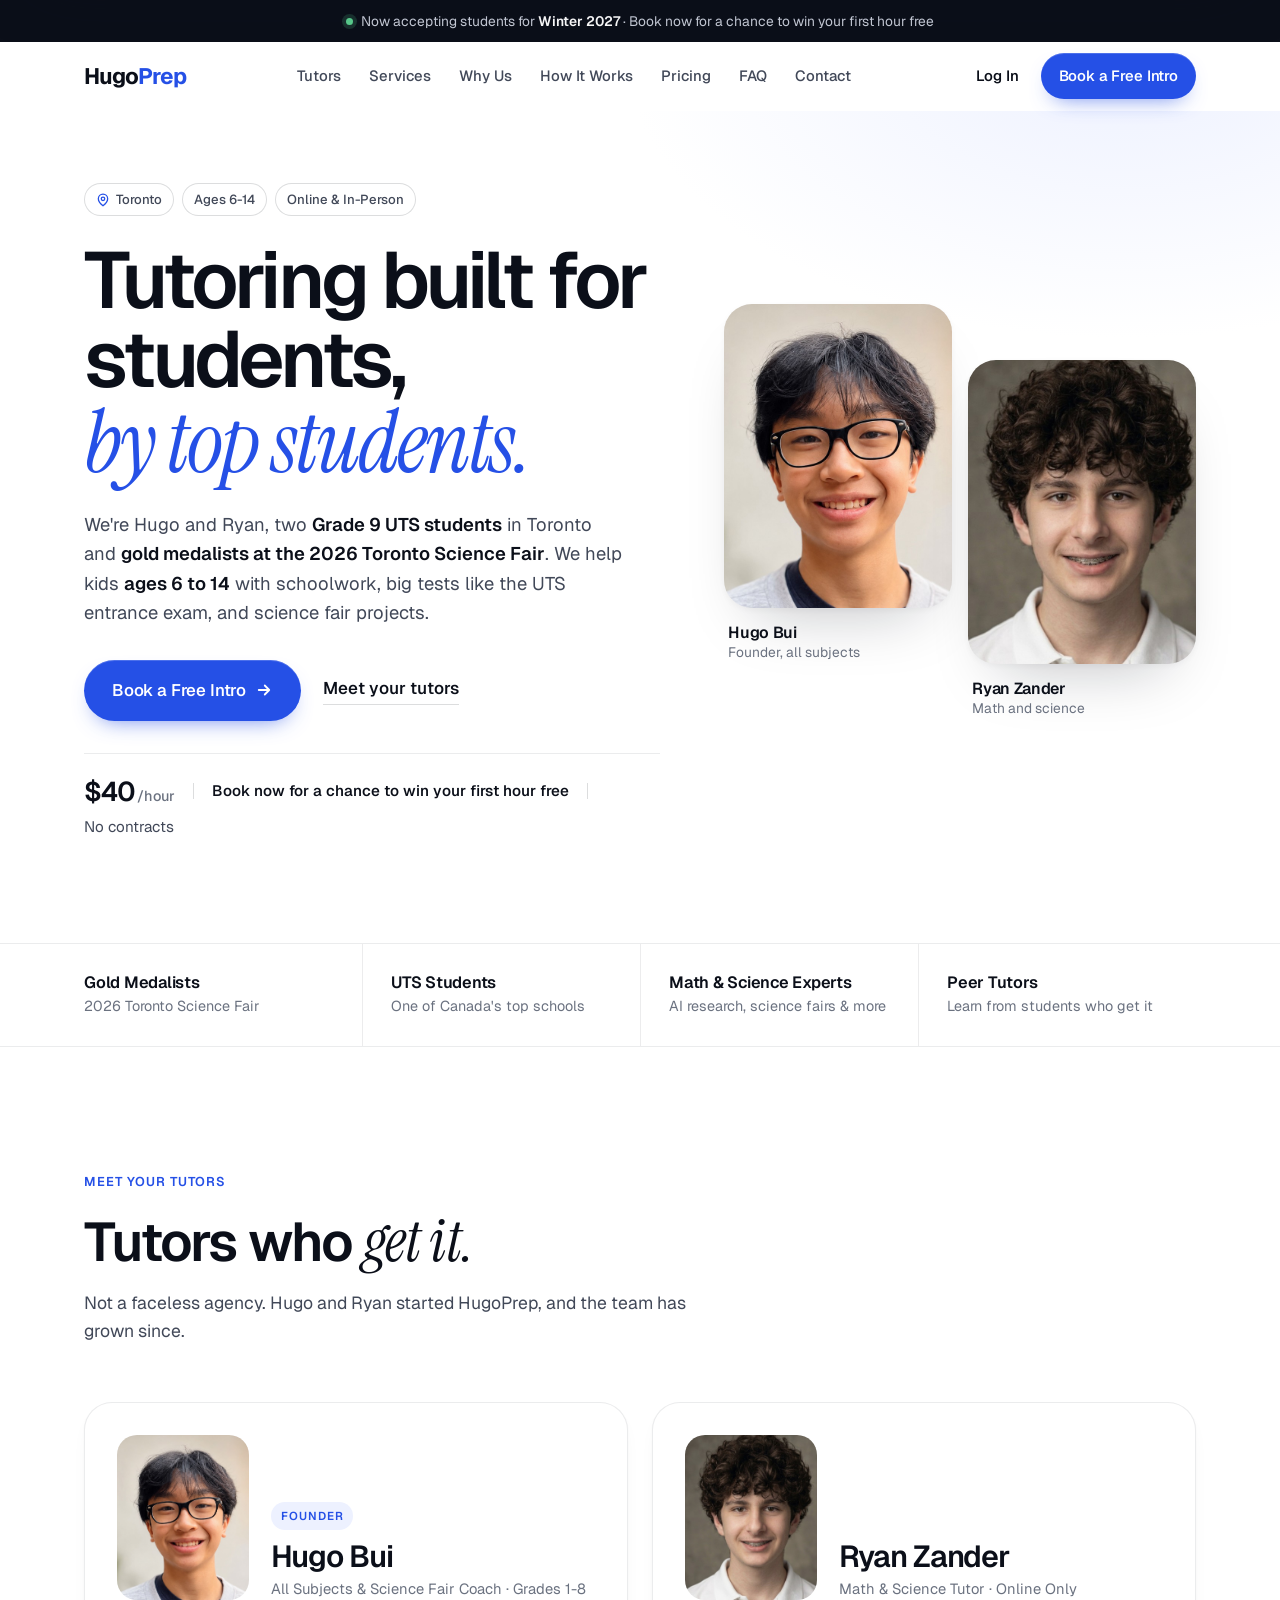
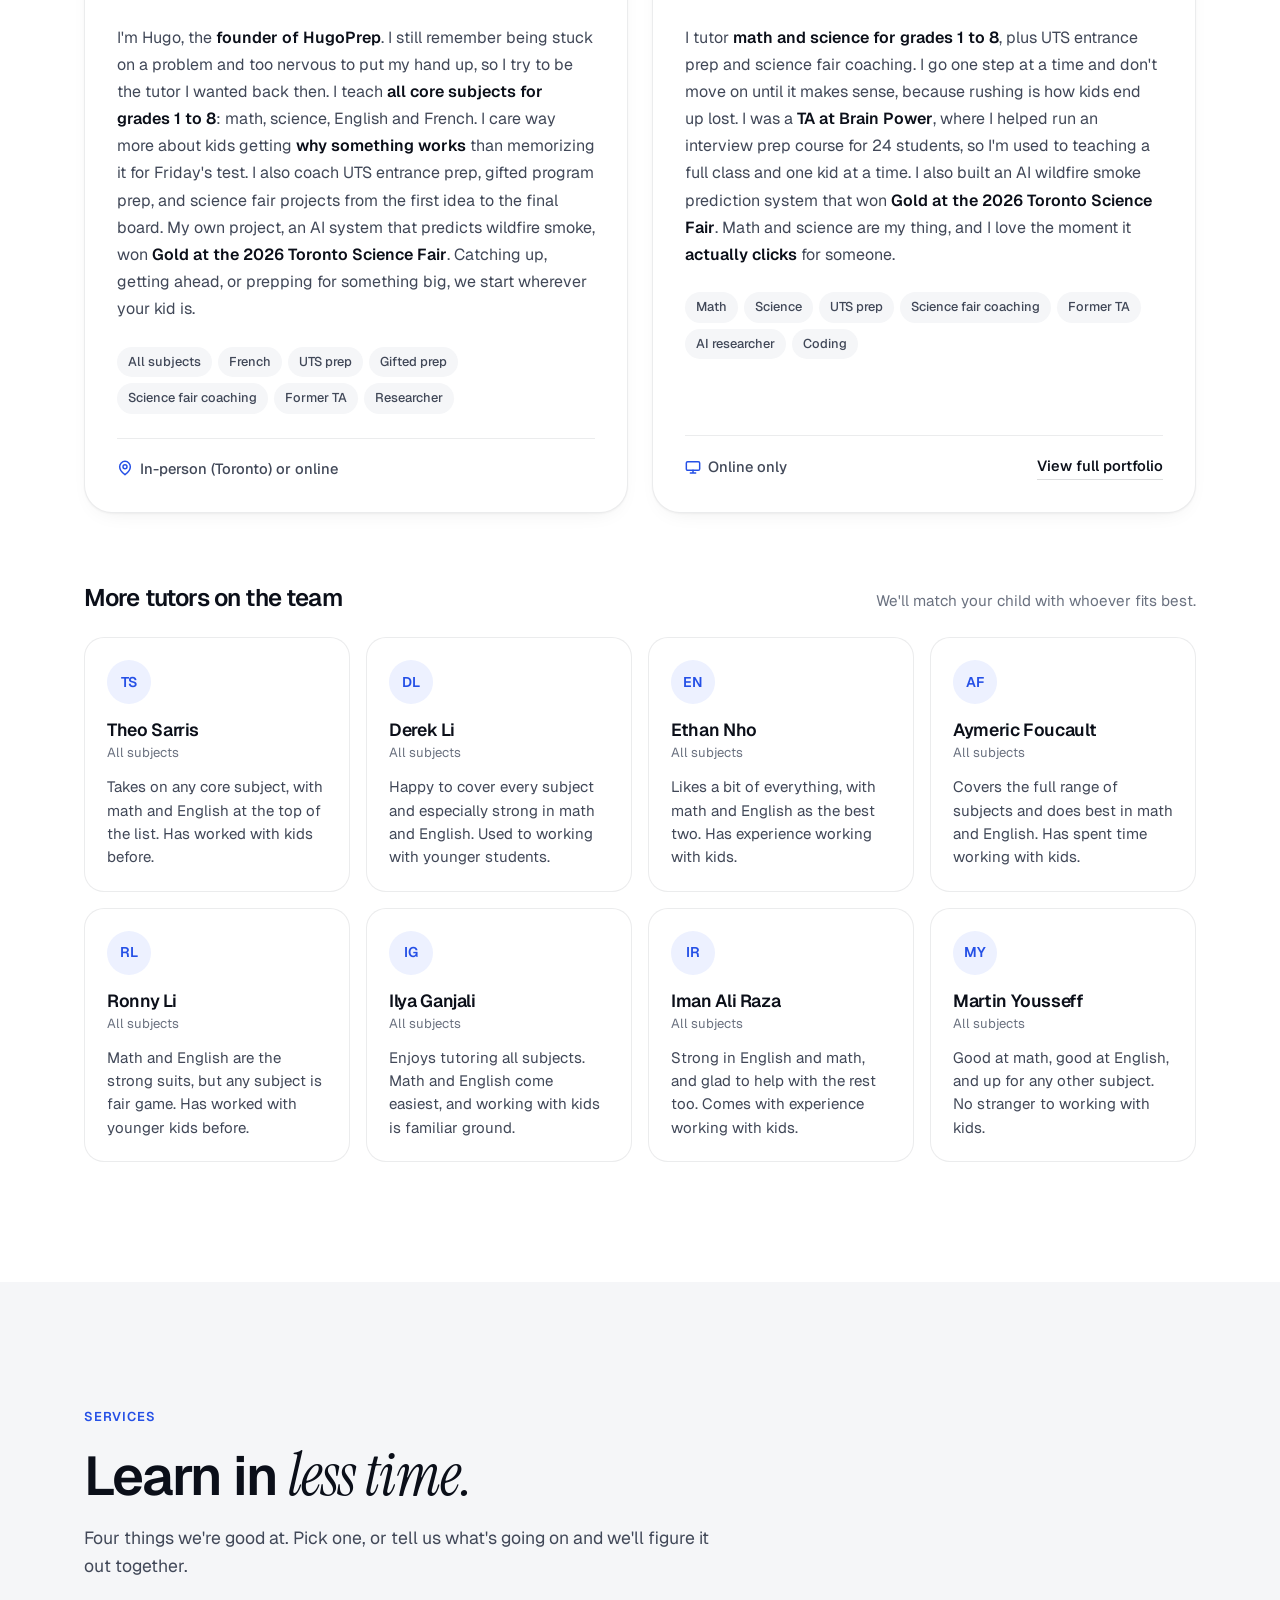
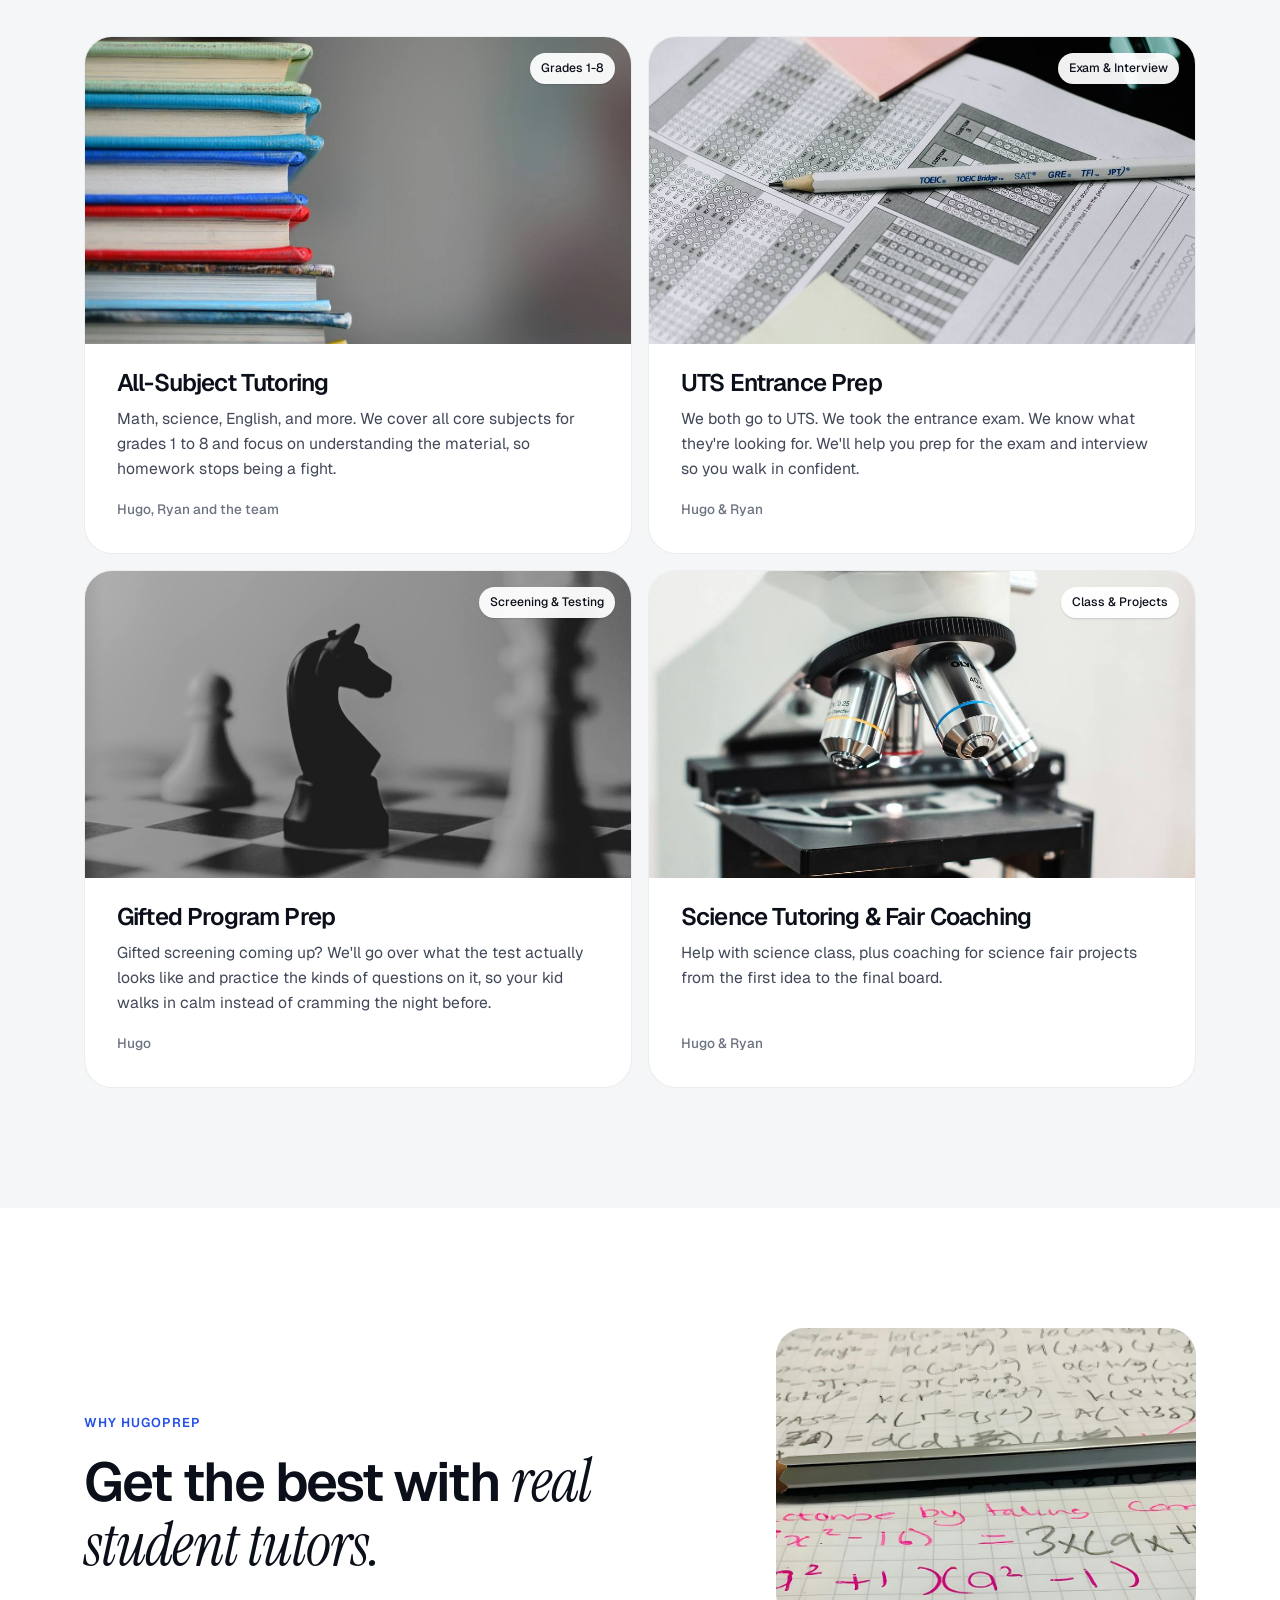
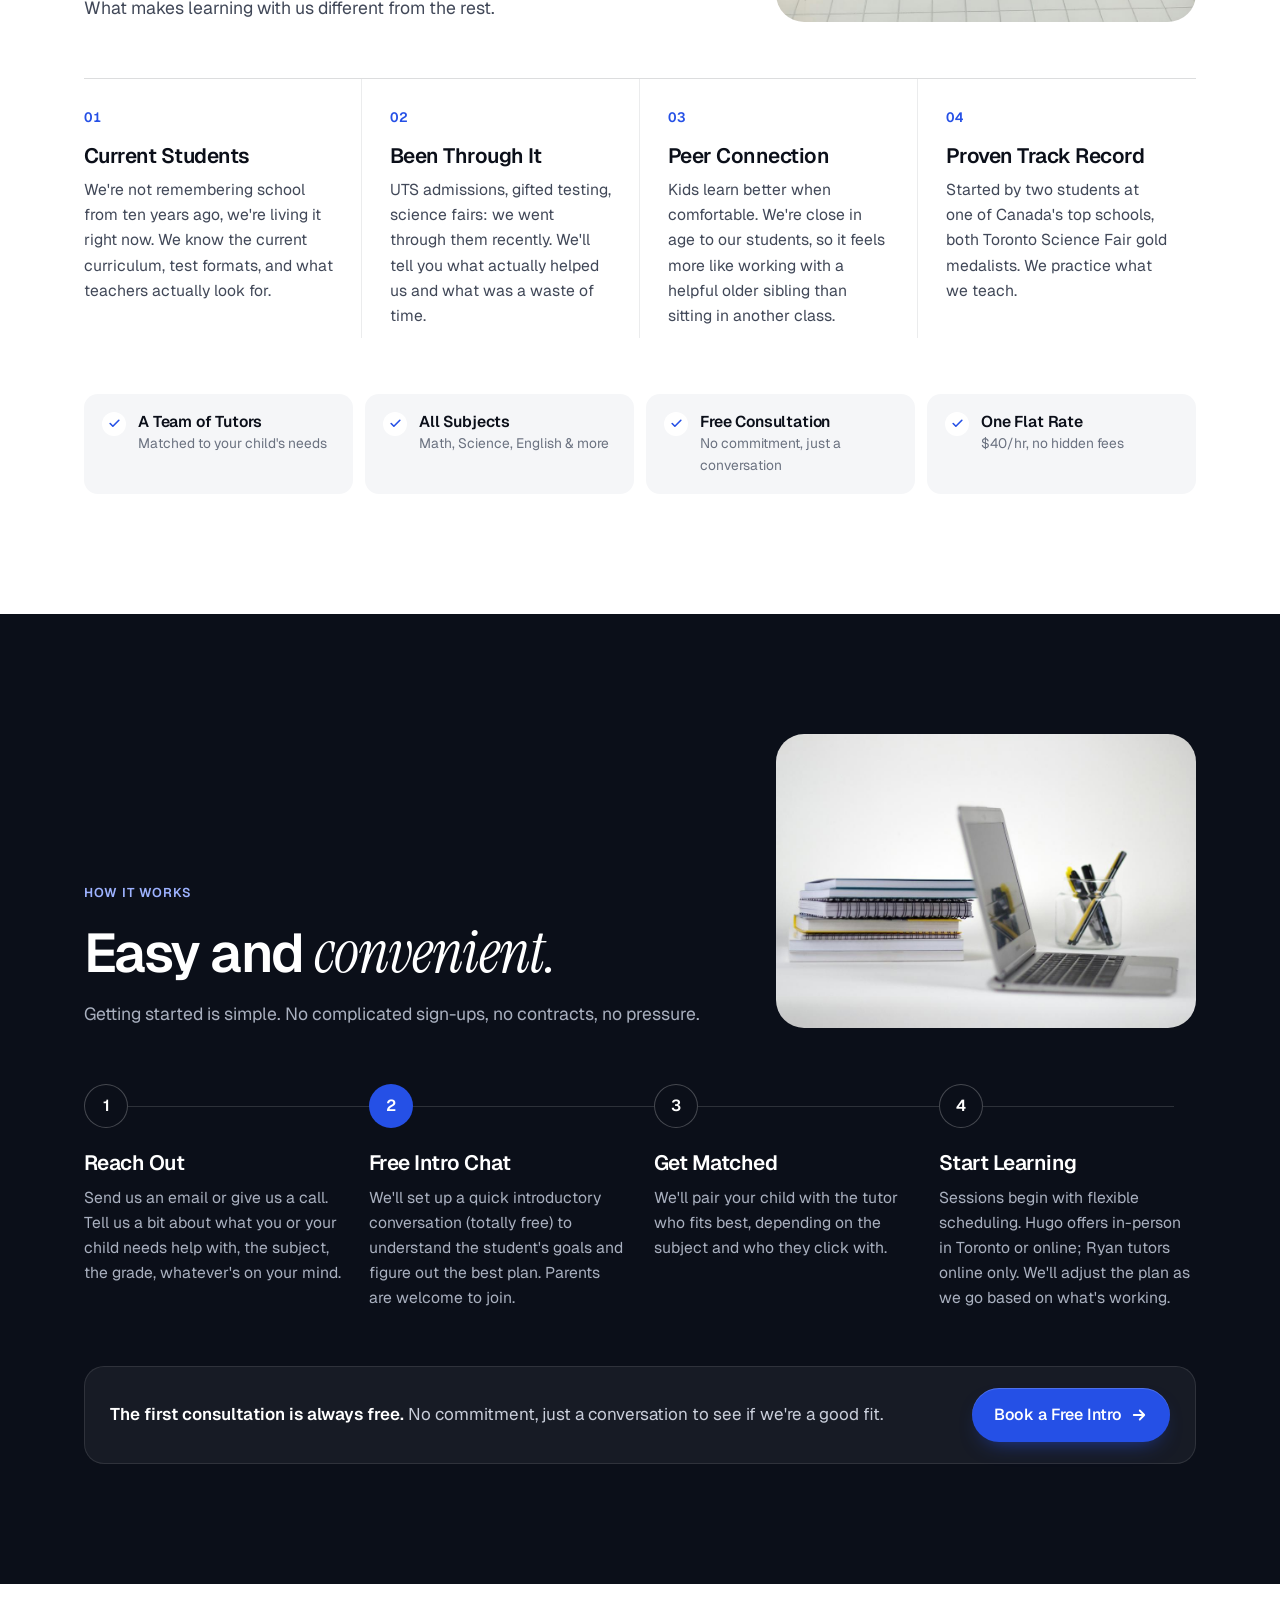
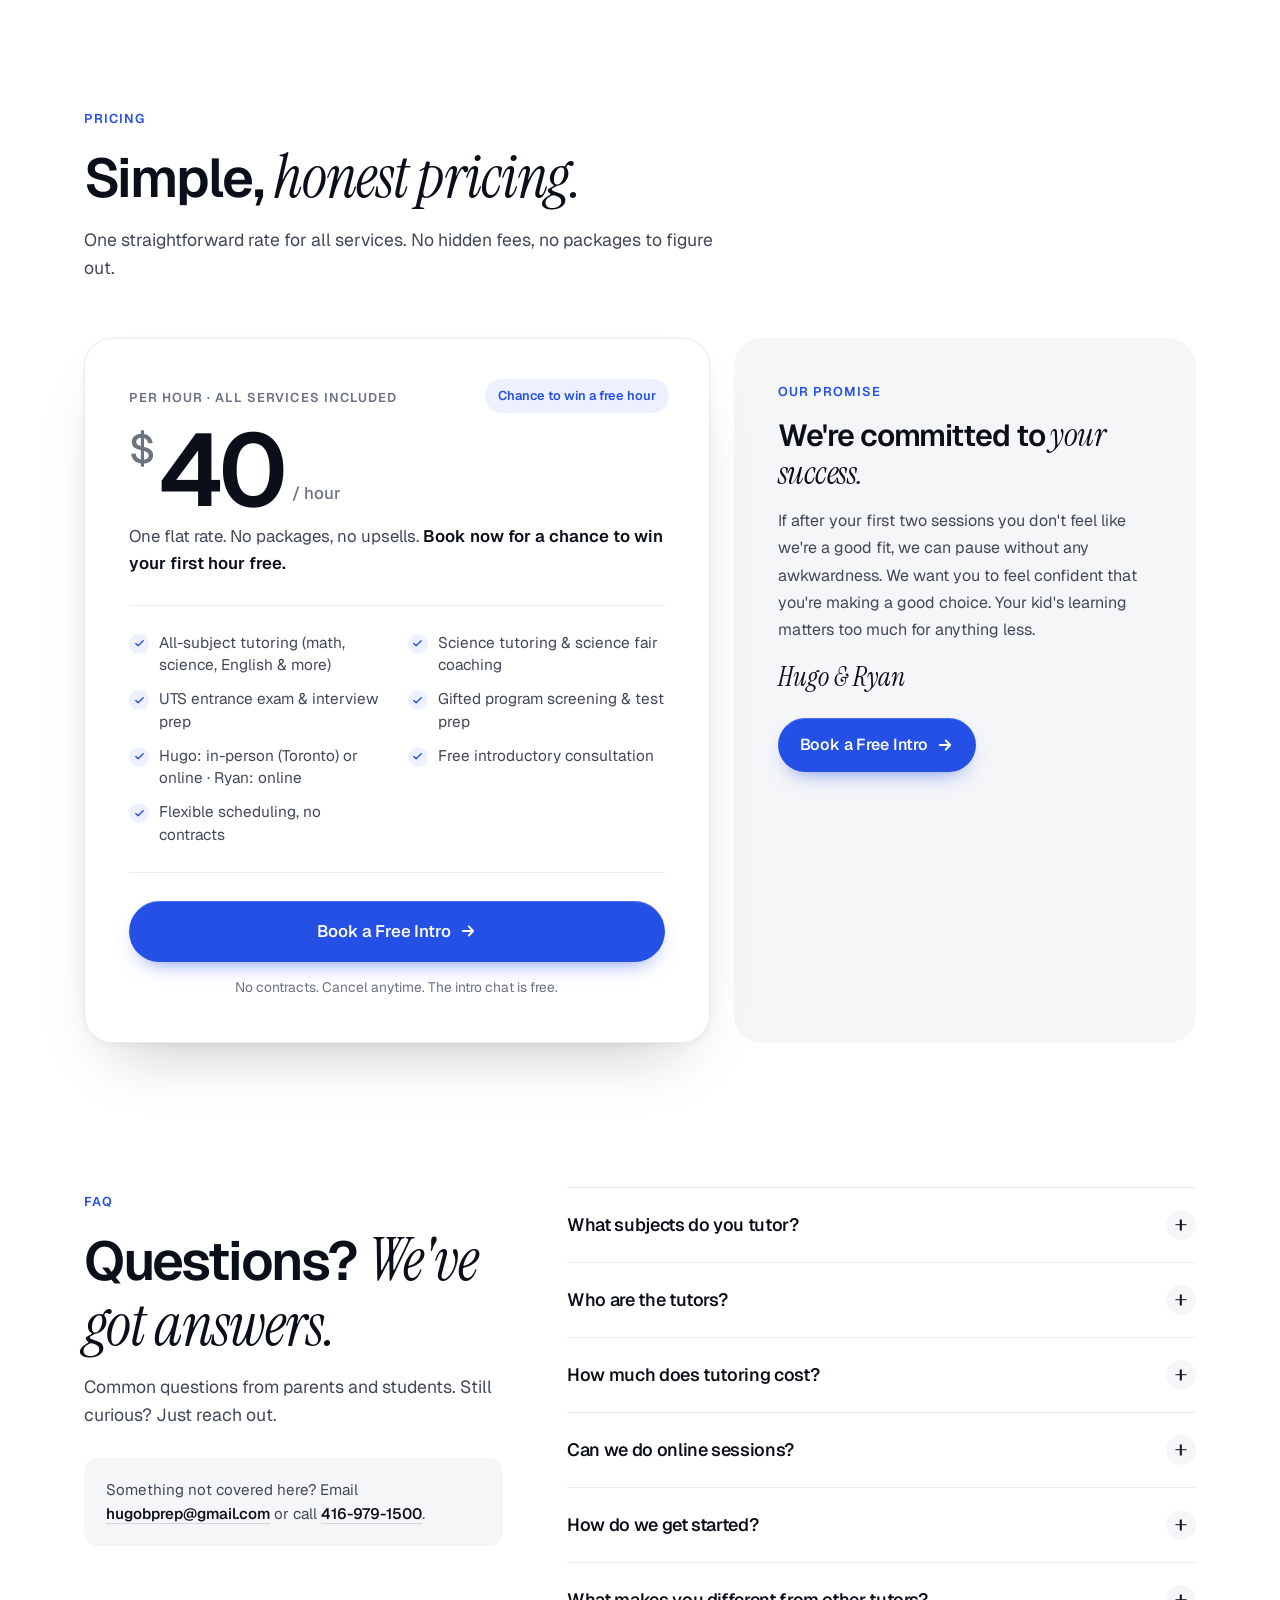
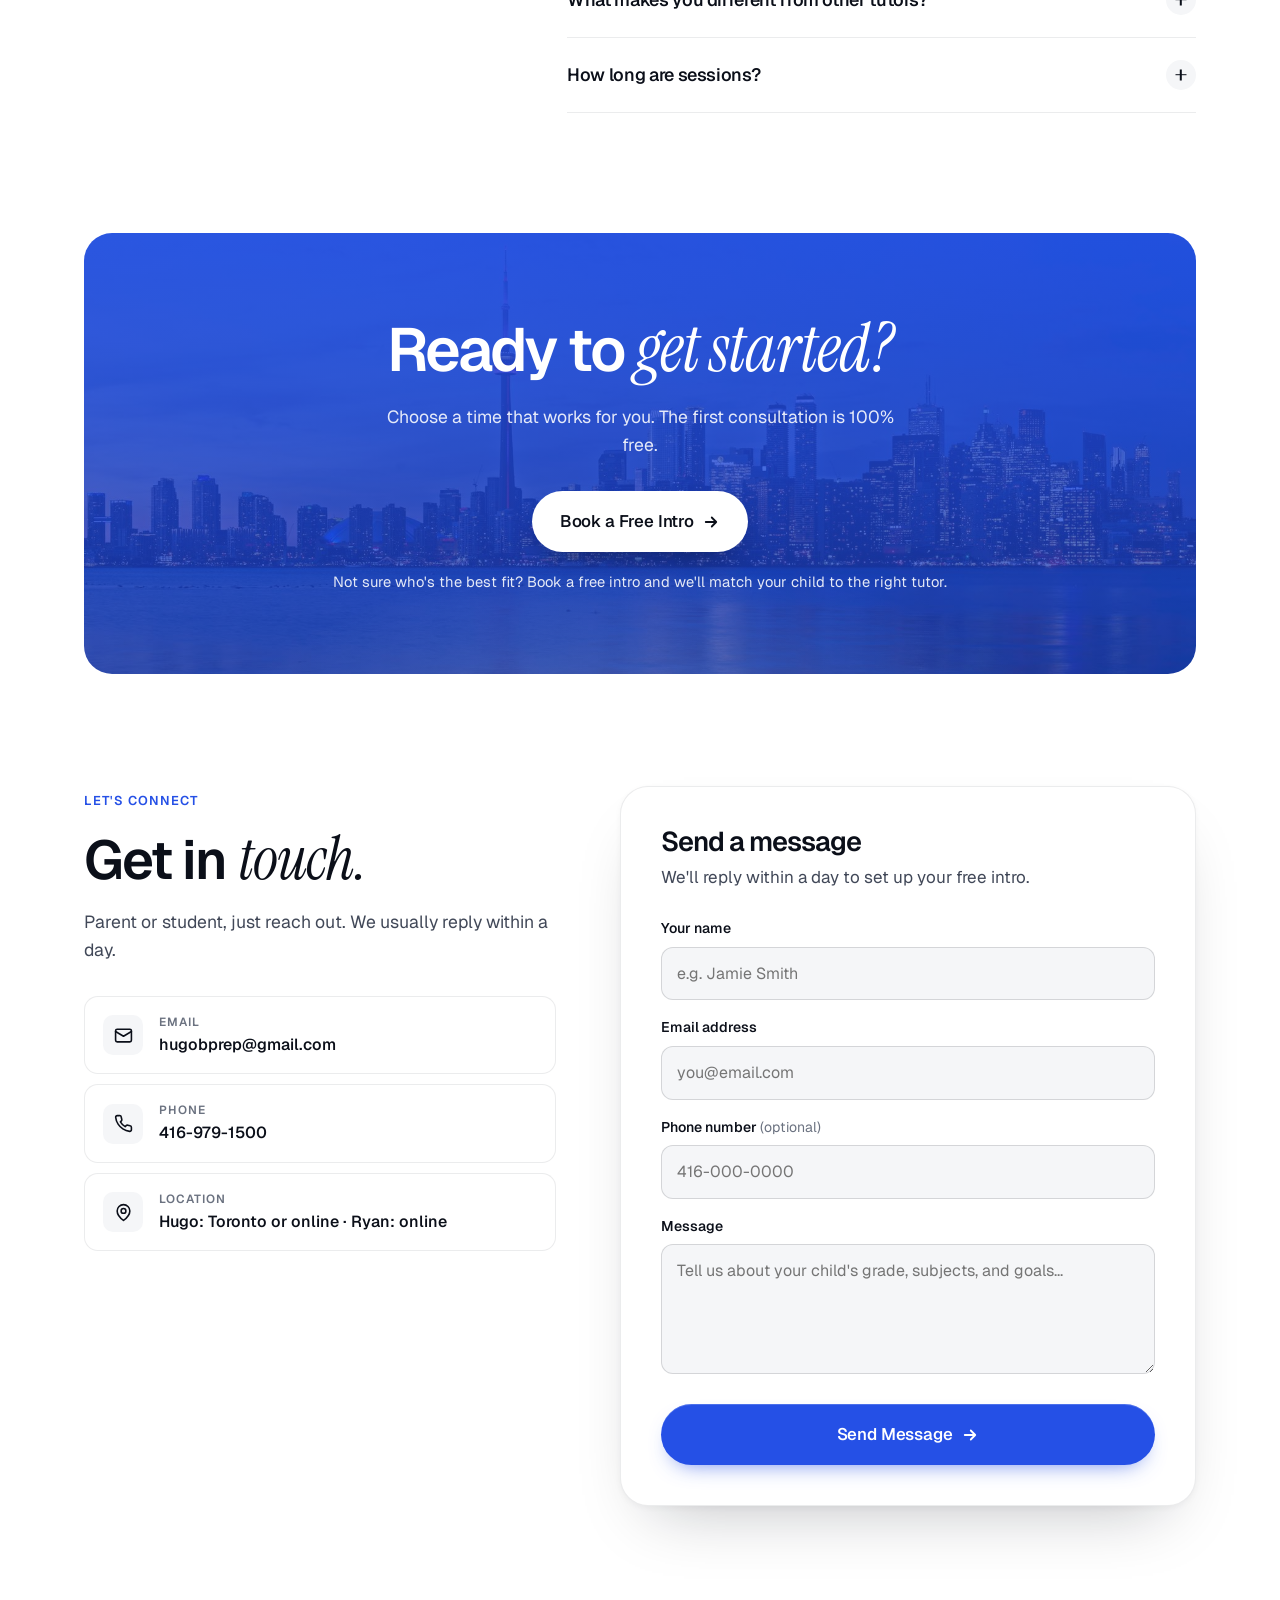
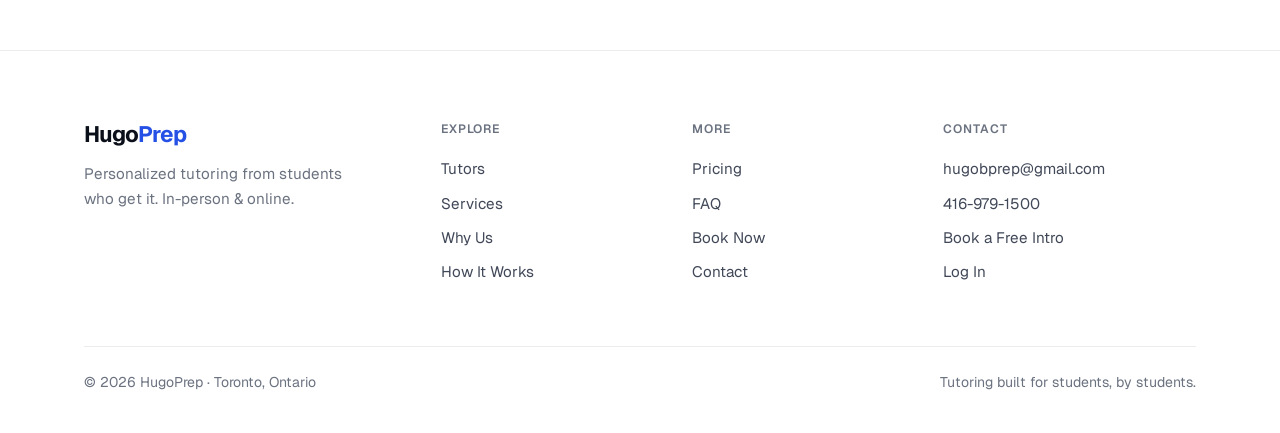
==== index.html @ 74a5bd23 "Add photos to services, why, how and booking band" ====
<!DOCTYPE html>
<!-- HugoPrep: production -->
<html lang="en">
<head>
<meta charset="UTF-8" />
<meta name="viewport" content="width=device-width, initial-scale=1.0" />
<title>HugoPrep | Tutoring Built for Students, by Top Students · Toronto</title>
<meta name="description" content="Personalized tutoring for ages 6 to 14 in Toronto. All subjects, UTS entrance prep, gifted program prep, and science fair coaching with Hugo and Ryan, Grade 9 UTS students and 2026 Toronto Science Fair gold medalists. $40/hr. Book now for a chance to win your first hour free." />
<meta name="theme-color" content="#0B0F19" />
<meta property="og:title" content="HugoPrep | Tutoring built for students, by top students" />
<meta property="og:description" content="All subjects, UTS prep, gifted prep, and science fair coaching. $40/hr. Book now for a chance to win your first hour free." />
<meta property="og:type" content="website" />
<meta property="og:image" content="images/hugo.jpg" />

<link rel="preconnect" href="https://fonts.googleapis.com" />
<link rel="preconnect" href="https://fonts.gstatic.com" crossorigin />
<link href="https://fonts.googleapis.com/css2?family=Geist:wght@400..700&family=Instrument+Serif:ital@0;1&display=swap" rel="stylesheet" />

<style>
  /* ================= TOKENS ================= */
  :root{
    --bg:#FFFFFF;
    --soft:#F5F6F8;
    --card:#FFFFFF;
    --ink:#0B0F19;
    --ink-2:#414858;
    --ink-3:#6B7280;
    --blue:#2550E6;            /* the one accent: booking buttons and small details */
    --blue-hover:#1B3FC4;
    --blue-tint:#EDF1FF;
    --blue-on-dark:#9DB2FF;
    --line:rgba(11,15,25,.08);
    --line-2:rgba(11,15,25,.14);
    --sh-1:0 1px 2px rgba(11,15,25,.04),0 8px 24px -14px rgba(11,15,25,.12);
    --sh-2:0 2px 6px rgba(11,15,25,.04),0 32px 64px -32px rgba(11,15,25,.28);
    --r-1:10px; --r-2:14px; --r-3:20px; --r-4:28px;
    --maxw:1160px;
    --f-display:"Geist",system-ui,-apple-system,sans-serif;
    --f-serif:"Instrument Serif",Georgia,serif;
    --f-body:"Geist",system-ui,-apple-system,sans-serif;
  }

  /* ================= BASE ================= */
  *,*::before,*::after{box-sizing:border-box}
  html{scroll-behavior:smooth;-webkit-text-size-adjust:100%}
  body{margin:0;font-family:var(--f-body);font-size:17px;line-height:1.6;color:var(--ink);background:var(--bg);-webkit-font-smoothing:antialiased;overflow-x:clip}
  img{max-width:100%;display:block}
  a{color:inherit;text-decoration:none}
  ul{list-style:none;margin:0;padding:0}
  h1,h2,h3,h4{font-family:var(--f-display);font-weight:600;line-height:1.08;letter-spacing:-.035em;margin:0}
  p{margin:0}
  button{font:inherit;cursor:pointer;border:0;background:none;color:inherit}
  :focus-visible{outline:2px solid var(--blue);outline-offset:3px;border-radius:6px}
  .wrap{max-width:var(--maxw);margin:0 auto;padding:0 24px}
  .sec{padding:120px 0}
  .serif{font-family:var(--f-serif);font-weight:400;font-style:italic;letter-spacing:-.015em}
  .sr-only{position:absolute;width:1px;height:1px;overflow:hidden;clip:rect(0 0 0 0)}
  b,strong{font-weight:600}

  /* section heading */
  .kicker{display:inline-block;font-size:.8rem;font-weight:600;letter-spacing:.08em;text-transform:uppercase;color:var(--blue)}
  .s-head{max-width:640px;margin-bottom:56px}
  .s-head h2{font-size:clamp(2.2rem,4.4vw,3.4rem);margin:14px 0 16px}
  .s-head h2 .serif{font-size:1.1em}
  .s-head p{font-size:1.1rem;color:var(--ink-2)}
  .s-head.center{text-align:center;margin-left:auto;margin-right:auto}
  .sec-top{display:grid;grid-template-columns:minmax(0,1fr) minmax(0,420px);gap:64px;align-items:end;margin-bottom:56px}
  .sec-top .s-head{margin-bottom:0}
  .sec-pic{margin:0}
  .sec-pic img{display:block;width:100%;height:auto;aspect-ratio:10/7;object-fit:cover;border-radius:var(--r-4);background:var(--soft)}

  /* buttons */
  .btn{display:inline-flex;align-items:center;justify-content:center;gap:.5em;font-weight:550;font-size:1rem;letter-spacing:-.01em;padding:14px 22px;border-radius:999px;transition:transform .18s ease,background .18s ease,box-shadow .18s ease,color .18s ease;white-space:nowrap;min-height:48px}
  .btn svg{width:18px;height:18px;transition:transform .18s ease}
  .btn:hover svg{transform:translateX(3px)}
  .btn-cta{background:var(--blue);color:#fff;box-shadow:inset 0 1px 0 rgba(255,255,255,.18),0 10px 22px -12px rgba(37,80,230,.75)}
  .btn-cta:hover{background:var(--blue-hover);transform:translateY(-1px)}
  .btn-line{background:var(--card);color:var(--ink);box-shadow:inset 0 0 0 1px var(--line-2)}
  .btn-line:hover{box-shadow:inset 0 0 0 1px var(--ink)}
  .btn-lg{font-size:1.05rem;padding:17px 28px;min-height:56px}
  .link-arrow{display:inline-flex;align-items:center;gap:.4em;font-weight:550;color:var(--ink);border-bottom:1px solid var(--line-2);padding-bottom:2px;transition:border-color .18s}
  .link-arrow:hover{border-color:var(--ink)}

  /* ================= ANNOUNCE + HEADER ================= */
  .announce{background:var(--ink);color:#C9CEDA;font-size:.86rem;text-align:center;padding:10px 16px}
  .announce b{color:#fff;font-weight:600}
  .announce .dot{display:inline-block;width:7px;height:7px;border-radius:50%;background:#5BD08F;margin-right:.6em;box-shadow:0 0 0 4px rgba(91,208,143,.18);vertical-align:1px}
  header{position:sticky;top:0;z-index:50;background:rgba(255,255,255,.82);backdrop-filter:saturate(1.6) blur(16px);-webkit-backdrop-filter:saturate(1.6) blur(16px);border-bottom:1px solid transparent;transition:border-color .2s}
  header.scrolled{border-bottom-color:var(--line)}
  .nav{display:flex;align-items:center;justify-content:space-between;height:68px;gap:24px}
  .logo{font-family:var(--f-display);font-weight:700;font-size:1.4rem;letter-spacing:-.045em;line-height:1;display:inline-flex}
  .logo .h{color:var(--ink)} .logo .p{color:var(--blue)}
  .nav-links{display:flex;gap:28px;font-size:.93rem;font-weight:500;color:var(--ink-2)}
  .nav-links a{padding:6px 0;transition:color .15s}
  .nav-links a:hover{color:var(--ink)}
  .nav-cta{display:flex;align-items:center;gap:8px}
  .nav-cta .login{font-weight:550;font-size:.93rem;padding:11px 14px;border-radius:999px}
  .nav-cta .login:hover{background:var(--soft)}
  .nav-cta .btn{padding:11px 18px;min-height:42px;font-size:.93rem}
  .hamburger{display:none;width:44px;height:44px;border-radius:12px;align-items:center;justify-content:center}
  .hamburger span,.hamburger span::before,.hamburger span::after{display:block;width:20px;height:2px;background:var(--ink);border-radius:2px;position:relative;transition:.2s}
  .hamburger span::before,.hamburger span::after{content:"";position:absolute;left:0}
  .hamburger span::before{top:-6px}.hamburger span::after{top:6px}
  body.menu-open .hamburger span{background:transparent}
  body.menu-open .hamburger span::before{top:0;transform:rotate(45deg)}
  body.menu-open .hamburger span::after{top:0;transform:rotate(-45deg)}
  .mobile-menu{position:fixed;inset:0 0 auto 0;top:0;z-index:45;background:var(--bg);padding:116px 24px 32px;display:flex;flex-direction:column;gap:4px;transform:translateY(-102%);transition:transform .3s ease;box-shadow:var(--sh-2)}
  body.menu-open .mobile-menu{transform:none}
  .mobile-menu a{font-size:1.4rem;font-weight:600;letter-spacing:-.03em;padding:12px 0;border-bottom:1px solid var(--line)}
  .mobile-menu .btn{margin-top:20px;font-size:1.05rem;letter-spacing:-.01em;border:0}
  .mobile-menu .login-m{border:0;font-size:1.05rem;font-weight:550;letter-spacing:-.01em;text-align:center}

  /* ================= HERO ================= */
  .hero{position:relative;padding:72px 0 104px;overflow:hidden}
  .hero::before{content:"";position:absolute;inset:0;background:radial-gradient(720px 420px at 88% -8%,var(--blue-tint),transparent 70%);pointer-events:none}
  .hero-grid{position:relative;display:grid;grid-template-columns:1.1fr .9fr;gap:64px;align-items:center}
  .tagline{display:inline-flex;flex-wrap:wrap;gap:8px;margin-bottom:24px}
  .chip{display:inline-flex;align-items:center;gap:.45em;font-size:.82rem;font-weight:500;padding:6px 12px;border-radius:999px;background:var(--card);box-shadow:inset 0 0 0 1px var(--line-2);color:var(--ink-2)}
  .chip svg{width:14px;height:14px;color:var(--blue)}
  .hero h1{font-size:clamp(2.8rem,6.2vw,5rem);line-height:1;letter-spacing:-.05em;font-weight:600}
  .hero h1 .serif{display:inline-block;font-size:1.1em;color:var(--blue);letter-spacing:-.025em}
  .hero h1 .u{white-space:nowrap}
  .lede{font-size:1.15rem;color:var(--ink-2);max-width:540px;margin:24px 0 32px}
  .lede strong{color:var(--ink)}
  .hero-cta{display:flex;flex-wrap:wrap;align-items:center;gap:14px 22px}
  .price-line{display:flex;flex-wrap:wrap;align-items:center;gap:10px 18px;margin-top:32px;padding-top:24px;border-top:1px solid var(--line);font-size:.95rem;color:var(--ink-2)}
  .price-line .big{font-size:1.7rem;font-weight:600;color:var(--ink);letter-spacing:-.04em;line-height:1}
  .price-line .big small{font-size:.9rem;font-weight:500;color:var(--ink-3);letter-spacing:0;margin-left:2px}
  .price-line .sep{width:1px;height:16px;background:var(--line-2)}
  .price-line .free{display:inline-flex;align-items:center;gap:.4em;font-weight:550;color:var(--ink)}

  /* tutor photos */
  .duo{display:grid;grid-template-columns:1fr 1fr;gap:16px;align-items:start}
  .shot{margin:0}
  .shot img{width:100%;height:auto;aspect-ratio:3/4;object-fit:cover;border-radius:var(--r-4);background:var(--soft);box-shadow:var(--sh-2)}
  .shot.b{margin-top:56px}
  .shot figcaption{display:flex;flex-direction:column;padding:14px 4px 0;font-size:.86rem;color:var(--ink-3);line-height:1.35}
  .shot figcaption b{font-size:1rem;color:var(--ink);letter-spacing:-.02em}

  /* ================= PROOF STRIP ================= */
  .proof{border-top:1px solid var(--line);border-bottom:1px solid var(--line)}
  .proof-grid{display:grid;grid-template-columns:repeat(4,1fr)}
  .proof-item{padding:28px;border-left:1px solid var(--line)}
  .proof-item:first-child{border-left:0;padding-left:0}
  .proof-item h3{font-size:1.02rem;font-weight:600;letter-spacing:-.015em;line-height:1.3}
  .proof-item p{font-size:.9rem;color:var(--ink-3);margin-top:2px}

  /* ================= TUTORS ================= */
  .tutor-grid{display:grid;grid-template-columns:1fr 1fr;gap:24px}
  .tutor{background:var(--card);border-radius:var(--r-4);padding:32px;border:1px solid var(--line);box-shadow:var(--sh-1);display:flex;flex-direction:column}
  .t-top{display:grid;grid-template-columns:132px 1fr;gap:22px;align-items:end;margin-bottom:24px}
  .t-photo{width:132px;height:auto;aspect-ratio:4/5;object-fit:cover;border-radius:var(--r-3);background:var(--soft)}
  .badge-founder{display:inline-flex;align-items:center;font-size:.72rem;font-weight:600;letter-spacing:.08em;text-transform:uppercase;color:var(--blue);background:var(--blue-tint);padding:5px 10px;border-radius:999px;margin-bottom:10px}
  .badge-founder svg{display:none}
  .tutor h3{font-size:1.9rem}
  .t-role{font-size:.92rem;color:var(--ink-3);margin-top:6px;line-height:1.4}
  .t-bio{color:var(--ink-2);font-size:1rem;line-height:1.7}
  .t-bio strong{color:var(--ink)}
  .tags{display:flex;flex-wrap:wrap;gap:6px;margin:24px 0}
  .tag{font-size:.8rem;font-weight:500;padding:5px 11px;border-radius:999px;background:var(--soft);color:var(--ink-2)}
  .t-foot{margin-top:auto;padding-top:18px;border-top:1px solid var(--line);display:flex;flex-wrap:wrap;justify-content:space-between;align-items:center;gap:10px;font-size:.92rem}
  .t-foot .loc{display:inline-flex;align-items:center;gap:.45em;color:var(--ink-2);font-weight:500}
  .t-foot .loc svg{width:16px;height:16px;color:var(--blue)}

  /* more tutors */
  .team-head{display:flex;flex-wrap:wrap;align-items:baseline;justify-content:space-between;gap:6px 24px;margin:72px 0 24px}
  .team-head h3{font-size:1.5rem}
  .team-head p{color:var(--ink-3);font-size:.95rem}
  .team{display:grid;grid-template-columns:repeat(4,1fr);gap:16px}
  .mate{background:var(--card);border:1px solid var(--line);border-radius:var(--r-3);padding:22px}
  .mate .av{width:44px;height:44px;border-radius:50%;display:grid;place-items:center;background:var(--blue-tint);color:var(--blue);font-weight:600;font-size:.88rem;letter-spacing:.02em;margin-bottom:16px}
  .mate h4{font-size:1.1rem;letter-spacing:-.02em}
  .mate .sub{font-size:.82rem;color:var(--ink-3);margin-top:3px}
  .mate p{font-size:.94rem;color:var(--ink-2);line-height:1.55;margin-top:12px}

  /* ================= SERVICES (bento) ================= */
  #services{background:var(--soft)}
  .bento{display:grid;grid-template-columns:repeat(6,1fr);gap:16px}
  .svc{position:relative;background:var(--card);border-radius:var(--r-4);padding:32px;border:1px solid var(--line);overflow:hidden;display:flex;flex-direction:column;min-height:260px;transition:transform .25s ease,box-shadow .25s ease}
  .svc:hover{transform:translateY(-2px);box-shadow:var(--sh-2)}
  .svc.w4{grid-column:span 4}.svc.w2{grid-column:span 2}.svc.w3{grid-column:span 3}
  .svc-img{margin:-32px -32px 26px;aspect-ratio:16/9;overflow:hidden;background:var(--soft)}
  .svc-img img{display:block;width:100%;height:100%;object-fit:cover;transition:transform .6s ease}
  .svc:hover .svc-img img{transform:scale(1.03)}
  .svc .pill{position:absolute;z-index:1;top:16px;right:16px;font-size:.76rem;font-weight:500;padding:6px 11px;border-radius:999px;background:rgba(255,255,255,.94);color:var(--ink);box-shadow:0 1px 2px rgba(11,15,25,.14)}
  .svc h3{font-size:1.5rem;margin:0 0 10px}
  .svc p{color:var(--ink-2);font-size:.98rem}
  .svc .who{margin-top:auto;padding-top:18px;font-size:.85rem;font-weight:500;color:var(--ink-3)}
  .svc.feature{background:radial-gradient(560px 320px at 100% 0%,rgba(37,80,230,.55),transparent 72%),var(--ink);color:#fff;border-color:transparent}
  .svc.feature .pill{background:rgba(255,255,255,.14);color:#fff}
  .svc.feature h3{font-size:2.1rem;max-width:460px}
  .svc.feature p{color:#C3C8D4;max-width:520px;font-size:1.05rem}
  .svc.feature p strong{color:#fff}
  .svc.feature .who{color:#9AA1B0}

  /* ================= WHY ================= */
  .why-grid{display:grid;grid-template-columns:repeat(4,1fr);gap:0;border-top:1px solid var(--line-2)}
  .why{padding:28px 28px 10px 0;border-right:1px solid var(--line)}
  .why + .why{padding-left:28px}
  .why:last-child{border-right:0}
  .why .num{font-size:.85rem;font-weight:600;color:var(--blue);letter-spacing:.06em;font-variant-numeric:tabular-nums}
  .why h3{font-size:1.3rem;margin:16px 0 10px;letter-spacing:-.025em}
  .why p{color:var(--ink-2);font-size:.98rem}
  .checks{display:grid;grid-template-columns:repeat(4,1fr);gap:12px;margin-top:56px}
  .check{display:flex;gap:12px;align-items:flex-start;background:var(--soft);border-radius:var(--r-2);padding:18px}
  .ck{flex:none;width:24px;height:24px;border-radius:50%;background:var(--blue-tint);color:var(--blue);display:grid;place-items:center}
  .ck svg{width:13px;height:13px}
  .check .ck{background:#fff}
  .check h4{font-size:.98rem;font-weight:600;letter-spacing:-.01em;line-height:1.3}
  .check p{font-size:.86rem;color:var(--ink-3)}

  /* ================= HOW ================= */
  #how{background:var(--ink);color:#fff}
  #how .kicker{color:var(--blue-on-dark)}
  #how .s-head p{color:#A9B0BF}
  .steps{display:grid;grid-template-columns:repeat(4,1fr);gap:28px;position:relative}
  .steps::before{content:"";position:absolute;top:22px;left:22px;right:22px;border-top:1px solid rgba(255,255,255,.14)}
  .step{position:relative}
  .step-n{width:44px;height:44px;border-radius:50%;background:var(--ink);box-shadow:inset 0 0 0 1px rgba(255,255,255,.24);display:grid;place-items:center;font-weight:600;font-size:1rem;margin-bottom:24px}
  .step:nth-child(2) .step-n{background:var(--blue);box-shadow:none}
  .step h3{font-size:1.3rem;margin-bottom:10px;letter-spacing:-.025em}
  .step p{color:#A9B0BF;font-size:.98rem}
  .how-note{margin-top:56px;display:flex;flex-wrap:wrap;align-items:center;justify-content:space-between;gap:20px;padding:22px 26px;border-radius:var(--r-3);background:rgba(255,255,255,.05);box-shadow:inset 0 0 0 1px rgba(255,255,255,.1)}
  .how-note p{color:#C9CEDA}
  .how-note b{color:#fff}

  /* ================= PRICING ================= */
  .price-grid{display:grid;grid-template-columns:1.15fr .85fr;gap:24px;align-items:stretch}
  .price{position:relative;background:var(--card);border-radius:var(--r-4);padding:44px;border:1px solid var(--line);box-shadow:var(--sh-2)}
  .free-pill{position:absolute;top:40px;right:40px;font-size:.8rem;font-weight:600;padding:7px 13px;border-radius:999px;background:var(--blue-tint);color:var(--blue)}
  .price .label{font-size:.8rem;font-weight:600;letter-spacing:.08em;text-transform:uppercase;color:var(--ink-3)}
  .amt-row{display:flex;align-items:flex-end;gap:10px;margin:16px 0 10px}
  .amt{font-size:clamp(4.6rem,9vw,6.4rem);font-weight:600;line-height:.85;letter-spacing:-.065em}
  .amt sup{font-size:.4em;vertical-align:top;position:relative;top:.14em;margin-right:4px;font-weight:500;letter-spacing:0;color:var(--ink-3)}
  .per{font-size:1.05rem;color:var(--ink-3);font-weight:500;padding-bottom:.4em}
  .price-sub{color:var(--ink-2);font-size:1.05rem;margin-bottom:28px}
  .price-sub strong{color:var(--ink)}
  .incl{display:grid;grid-template-columns:1fr 1fr;gap:12px 22px;padding:26px 0;border-top:1px solid var(--line);border-bottom:1px solid var(--line);margin-bottom:28px}
  .incl li{display:flex;gap:10px;align-items:flex-start;font-size:.96rem;color:var(--ink-2);line-height:1.45}
  .incl li .ck{width:20px;height:20px;margin-top:2px}
  .incl li .ck svg{width:11px;height:11px}
  .price .btn{width:100%}
  .price-note{font-size:.86rem;color:var(--ink-3);text-align:center;margin-top:14px}
  .promise{background:var(--soft);border-radius:var(--r-4);padding:44px;display:flex;flex-direction:column}
  .promise h3{font-size:1.9rem;margin:14px 0 16px;line-height:1.12}
  .promise h3 .serif{font-size:1.1em}
  .promise p{color:var(--ink-2);line-height:1.7;font-size:1rem}
  .promise .sig{font-family:var(--f-serif);font-style:italic;font-size:1.7rem;color:var(--ink);margin-top:20px;line-height:1}
  .promise .btn{margin-top:auto;align-self:flex-start}

  /* ================= FAQ ================= */
  .faq-grid{display:grid;grid-template-columns:.8fr 1.2fr;gap:64px;align-items:start}
  .faq-grid .s-head{position:sticky;top:104px;margin-bottom:0}
  .faq-contact{margin-top:28px;padding:20px 22px;border-radius:var(--r-2);background:var(--soft);font-size:.95rem;color:var(--ink-2)}
  .faq-contact a{font-weight:550;color:var(--ink);border-bottom:1px solid var(--line-2)}
  details{border-bottom:1px solid var(--line)}
  details:first-child{border-top:1px solid var(--line)}
  summary{list-style:none;cursor:pointer;display:flex;justify-content:space-between;align-items:center;gap:20px;padding:22px 0;font-weight:550;font-size:1.12rem;letter-spacing:-.02em}
  summary::-webkit-details-marker{display:none}
  summary .pm{flex:none;width:30px;height:30px;border-radius:50%;background:var(--soft);position:relative;transition:background .2s}
  summary .pm::before,summary .pm::after{content:"";position:absolute;left:50%;top:50%;width:11px;height:1.6px;background:var(--ink);transform:translate(-50%,-50%);transition:transform .25s,background .2s}
  summary .pm::after{transform:translate(-50%,-50%) rotate(90deg)}
  summary:hover .pm{background:var(--line-2)}
  details[open] summary .pm{background:var(--ink)}
  details[open] summary .pm::before,details[open] summary .pm::after{background:#fff}
  details[open] summary .pm::after{transform:translate(-50%,-50%) rotate(0)}
  .faq-a{padding:0 56px 24px 0;color:var(--ink-2);font-size:1rem}

  /* ================= BOOK BAND ================= */
  .band{position:relative;background-color:var(--blue);background-image:linear-gradient(180deg,rgba(37,80,230,.9) 0%,rgba(27,63,196,.7) 100%),url(images/toronto.jpg);background-size:cover;background-position:center 62%;color:#fff;border-radius:var(--r-4);padding:80px 48px;text-align:center;overflow:hidden}
  .band::before{content:"";position:absolute;inset:0;background:radial-gradient(640px 320px at 50% 125%,rgba(255,255,255,.24),transparent 70%);pointer-events:none}
  .band > *{position:relative}
  .band h2{font-size:clamp(2.3rem,4.8vw,3.8rem);letter-spacing:-.045em}
  .band h2 .serif{font-size:1.1em}
  .band p{color:rgba(255,255,255,.88);font-size:1.1rem;max-width:520px;margin:18px auto 32px}
  .band .btn{background:#fff;color:var(--ink);box-shadow:0 14px 30px -16px rgba(0,0,0,.5)}
  .band .btn:hover{background:var(--ink);color:#fff}
  .band .foot{margin-top:18px;font-size:.92rem;color:rgba(255,255,255,.88)}

  /* ================= CONTACT ================= */
  .contact-grid{display:grid;grid-template-columns:.9fr 1.1fr;gap:64px;align-items:start}
  .c-methods{display:flex;flex-direction:column;gap:10px;margin-top:32px}
  .cm{display:flex;align-items:center;gap:16px;padding:16px 18px;border-radius:var(--r-2);background:var(--card);border:1px solid var(--line);transition:border-color .2s}
  a.cm:hover{border-color:var(--ink)}
  .cm .ci{flex:none;width:40px;height:40px;border-radius:10px;background:var(--soft);color:var(--ink);display:grid;place-items:center}
  .cm .ci svg{width:19px;height:19px}
  .cm .cl{font-size:.74rem;font-weight:600;letter-spacing:.08em;text-transform:uppercase;color:var(--ink-3)}
  .cm .cv{font-weight:550;font-size:1rem}
  .form-card{background:var(--card);border-radius:var(--r-4);padding:40px;border:1px solid var(--line);box-shadow:var(--sh-2)}
  .form-card h3{font-size:1.7rem}
  .fsub{color:var(--ink-2);margin:8px 0 26px}
  .field{margin-bottom:16px}
  .field label{display:block;font-size:.88rem;font-weight:550;margin-bottom:7px}
  .field .opt{color:var(--ink-3);font-weight:400}
  .field input,.field textarea{width:100%;font:inherit;font-size:1rem;color:var(--ink);padding:13px 15px;border-radius:12px;border:1px solid var(--line-2);background:var(--soft);transition:border-color .2s,box-shadow .2s,background .2s}
  .field textarea{min-height:130px;resize:vertical}
  .field input:focus,.field textarea:focus{outline:none;border-color:var(--blue);background:#fff;box-shadow:0 0 0 4px var(--blue-tint)}
  .form-card .btn{width:100%;margin-top:6px}
  .form-success{display:none;text-align:center;padding:30px 0}
  .form-success.show{display:block}
  .form-success .ck{width:60px;height:60px;margin:0 auto 18px}
  .form-success .ck svg{width:28px;height:28px}
  .form-success h3{margin-bottom:10px}
  .form-success p{color:var(--ink-2)}

  /* ================= FOOTER ================= */
  footer{padding:72px 0 40px;border-top:1px solid var(--line);margin-top:24px}
  .foot-grid{display:grid;grid-template-columns:1.5fr 1fr 1fr 1.2fr;gap:40px}
  .foot-brand p{color:var(--ink-3);margin-top:12px;max-width:280px;font-size:.95rem}
  .foot-col h4{font-size:.76rem;font-weight:600;letter-spacing:.08em;text-transform:uppercase;color:var(--ink-3);margin-bottom:16px}
  .foot-col a{display:block;padding:5px 0;font-size:.95rem;color:var(--ink-2);transition:color .15s}
  .foot-col a:hover{color:var(--ink)}
  .foot-bottom{display:flex;flex-wrap:wrap;justify-content:space-between;gap:12px;margin-top:56px;padding-top:24px;border-top:1px solid var(--line);font-size:.88rem;color:var(--ink-3)}

  /* ================= MOBILE CTA BAR ================= */
  .mbar{display:none}

  /* ================= REVEAL ================= */
  .js .rv{opacity:0;transform:translateY(14px);transition:opacity .6s ease,transform .6s cubic-bezier(.2,.7,.2,1)}
  .js .rv.in{opacity:1;transform:none}
  .js .rv.d1{transition-delay:.06s}.js .rv.d2{transition-delay:.12s}.js .rv.d3{transition-delay:.18s}
  @media (prefers-reduced-motion:reduce){
    *{animation:none!important;transition:none!important;scroll-behavior:auto!important}
    .js .rv{opacity:1;transform:none}
  }

  /* ================= RESPONSIVE ================= */
  @media (max-width:1060px){
    .nav-links{gap:20px;font-size:.9rem}
    .hero-grid{grid-template-columns:1fr;gap:48px}
    .duo{max-width:520px;width:100%;margin:0 auto}
    .proof-grid{grid-template-columns:1fr 1fr}
    .proof-item:nth-child(3){border-left:0;padding-left:0}
    .proof-item:nth-child(n+3){border-top:1px solid var(--line)}
    .why-grid{grid-template-columns:1fr 1fr}
    .why:nth-child(2){border-right:0}
    .why:nth-child(3){padding-left:0}
    .why:nth-child(n+3){border-top:1px solid var(--line)}
    .checks{grid-template-columns:1fr 1fr}
    .steps{grid-template-columns:1fr 1fr;gap:40px 28px}
    .steps::before{display:none}
    .tutor-grid,.price-grid,.contact-grid,.faq-grid{grid-template-columns:1fr}
    .team{grid-template-columns:1fr 1fr}
    .faq-grid{gap:32px}
    .faq-grid .s-head{position:static}
  }
  @media (max-width:860px){
    .nav-links,.nav-cta .login,.nav-cta .btn{display:none}
    .hamburger{display:inline-flex}
    .sec{padding:84px 0}
    .bento{grid-template-columns:1fr}
    .sec-top{grid-template-columns:1fr;gap:32px;margin-bottom:40px}
    .sec-pic img{aspect-ratio:16/9;border-radius:var(--r-3)}
    .svc.w4,.svc.w2,.svc.w3{grid-column:auto}
    .foot-grid{grid-template-columns:1fr 1fr}
    .foot-brand{grid-column:1 / -1}
    .mbar{display:flex;position:fixed;left:12px;right:12px;bottom:12px;z-index:40;align-items:center;justify-content:space-between;gap:12px;padding:8px 8px 8px 20px;border-radius:999px;background:var(--ink);color:#fff;box-shadow:0 18px 40px -16px rgba(11,15,25,.6);transform:translateY(140%);transition:transform .3s ease}
    .mbar.show{transform:none}
    .mbar .mp{font-size:.8rem;color:#A9B0BF;line-height:1.25}
    .mbar .mp b{display:block;font-size:1.1rem;letter-spacing:-.03em;color:#fff}
    .mbar .btn{padding:12px 18px;min-height:46px;font-size:.95rem}
    footer{padding-bottom:110px}
  }
  @media (max-width:560px){
    body{font-size:16px}
    .wrap{padding:0 16px}
    .hero{padding:44px 0 64px}
    .lede{font-size:1.06rem}
    .hero-cta .btn{width:100%}
    .hero-cta .link-arrow{margin:4px auto 0}
    .ann-x{display:none}
    .price-line{gap:8px 14px}
    .price-line .sep{display:none}
    .price-line .big{width:100%}
    .duo{gap:10px}
    .shot img{border-radius:var(--r-3)}
    .shot.b{margin-top:32px}
    .shot figcaption{padding-top:10px;font-size:.82rem}
    .proof-grid{grid-template-columns:1fr}
    .proof-item{border-left:0!important;padding:16px 0!important;border-top:1px solid var(--line)}
    .proof-item:first-child{border-top:0}
    .tutor{padding:22px}
    .t-top{grid-template-columns:104px 1fr;gap:16px}
    .t-photo{width:104px;border-radius:var(--r-2)}
    .tutor h3{font-size:1.6rem}
    .team-head{margin-top:56px}
    .team{grid-template-columns:1fr;gap:10px}
    .mate{display:grid;grid-template-columns:44px 1fr;gap:14px;padding:18px}
    .mate .av{margin-bottom:0}
    .why-grid{grid-template-columns:1fr}
    .why,.why + .why{padding:24px 0 14px;border-right:0}
    .why + .why{border-top:1px solid var(--line)}
    .checks{grid-template-columns:1fr}
    .steps{grid-template-columns:1fr}
    .svc{padding:26px;min-height:0}
    .svc .pill{top:12px;right:12px}
    .svc-img{margin:-26px -26px 22px}
    .svc.feature h3{font-size:1.7rem}
    .price,.promise,.form-card{padding:28px 22px}
    .free-pill{position:static;display:inline-block;margin-bottom:14px}
    .price .label{display:block}
    .incl{grid-template-columns:1fr}
    .band{padding:56px 22px}
    .faq-a{padding-right:0}
    summary{font-size:1.05rem}
    .how-note .btn{width:100%}
  }
</style>
<script>document.documentElement.classList.add('js')</script>
</head>
<body>

<!-- ANNOUNCEMENT -->
<div class="announce"><span class="dot" aria-hidden="true"></span>Now accepting students for <b>Winter 2027</b><span class="ann-x"> · Book now for a chance to win your first hour free</span></div>

<!-- HEADER -->
<header id="top">
  <div class="wrap nav">
    <a href="#top" class="logo" aria-label="HugoPrep home"><span class="h">Hugo</span><span class="p">Prep</span></a>
    <nav class="nav-links" aria-label="Main">
      <a href="#tutors">Tutors</a>
      <a href="#services">Services</a>
      <a href="#why">Why Us</a>
      <a href="#how">How It Works</a>
      <a href="#pricing">Pricing</a>
      <a href="#faq">FAQ</a>
      <a href="#contact">Contact</a>
    </nav>
    <div class="nav-cta">
      <a href="login.html" class="login">Log In</a>
      <a href="dashboard.html" class="btn btn-cta">Book a Free Intro</a>
      <button class="hamburger" aria-label="Open menu" aria-expanded="false" id="hamburger"><span></span></button>
    </div>
  </div>
</header>

<nav class="mobile-menu" id="mobileMenu" aria-label="Mobile">
  <a href="#tutors">Tutors</a>
  <a href="#services">Services</a>
  <a href="#why">Why Us</a>
  <a href="#how">How It Works</a>
  <a href="#pricing">Pricing</a>
  <a href="#faq">FAQ</a>
  <a href="#contact">Contact</a>
  <a href="dashboard.html" class="btn btn-cta">Book a Free Intro</a>
  <a href="login.html" class="login-m">Log In</a>
</nav>

<main>
<!-- HERO -->
<section class="hero">
  <div class="wrap hero-grid">
    <div class="hero-copy">
      <div class="tagline">
        <span class="chip"><svg viewBox="0 0 24 24" fill="none" stroke="currentColor" stroke-width="2.2" stroke-linecap="round" stroke-linejoin="round"><path d="M20 10c0 6-8 12-8 12s-8-6-8-12a8 8 0 0 1 16 0Z"/><circle cx="12" cy="10" r="3"/></svg>Toronto</span>
        <span class="chip">Ages 6-14</span>
        <span class="chip">Online &amp; In-Person</span>
      </div>
      <h1>Tutoring built for students, <span class="serif">by <span class="u">top students.</span></span></h1>
      <p class="lede">We're Hugo and Ryan, two <strong>Grade 9 UTS students</strong> in Toronto and <strong>gold medalists at the 2026 Toronto Science Fair</strong>. We help kids <strong>ages 6 to 14</strong> with schoolwork, big tests like the UTS entrance exam, and science fair projects.</p>
      <div class="hero-cta">
        <a href="dashboard.html" class="btn btn-cta btn-lg">Book a Free Intro
          <svg viewBox="0 0 24 24" fill="none" stroke="currentColor" stroke-width="2.4" stroke-linecap="round" stroke-linejoin="round"><path d="M5 12h14M13 6l6 6-6 6"/></svg>
        </a>
        <a href="#tutors" class="link-arrow">Meet your tutors</a>
      </div>
      <div class="price-line">
        <span class="big">$40<small>/hour</small></span>
        <span class="sep" aria-hidden="true"></span>
        <span class="free">Book now for a chance to win your first hour free</span>
        <span class="sep" aria-hidden="true"></span>
        <span>No contracts</span>
      </div>
    </div>

    <div class="duo" aria-label="Photos of Hugo and Ryan">
      <figure class="shot a">
        <img src="images/hugo.jpg" alt="Hugo Bui, HugoPrep founder" width="400" height="500" />
        <figcaption><b>Hugo Bui</b><span>Founder, all subjects</span></figcaption>
      </figure>
      <figure class="shot b">
        <img src="images/ryan.jpg" alt="Ryan Zander, HugoPrep tutor" width="400" height="500" />
        <figcaption><b>Ryan Zander</b><span>Math and science</span></figcaption>
      </figure>
    </div>
  </div>
</section>

<!-- PROOF STRIP -->
<section class="proof" aria-label="Highlights">
  <div class="wrap proof-grid">
    <div class="proof-item rv">
      <div><h3>Gold Medalists</h3><p>2026 Toronto Science Fair</p></div>
    </div>
    <div class="proof-item rv d1">
      <div><h3>UTS Students</h3><p>One of Canada's top schools</p></div>
    </div>
    <div class="proof-item rv d2">
      <div><h3>Math &amp; Science Experts</h3><p>AI research, science fairs &amp; more</p></div>
    </div>
    <div class="proof-item rv d3">
      <div><h3>Peer Tutors</h3><p>Learn from students who get it</p></div>
    </div>
  </div>
</section>

<!-- TUTORS -->
<section id="tutors" class="sec">
  <div class="wrap">
    <div class="s-head rv">
      <span class="kicker">Meet your tutors</span>
      <h2>Tutors who <span class="serif">get it.</span></h2>
      <p>Not a faceless agency. Hugo and Ryan started HugoPrep, and the team has grown since.</p>
    </div>
    <div class="tutor-grid">
      <article class="tutor navy rv">
        <div class="t-top">
          <img class="t-photo" src="images/hugo.jpg" alt="Hugo Bui, HugoPrep founder and tutor" loading="lazy" width="150" height="188" />
          <div>
            <span class="badge-founder"><svg viewBox="0 0 24 24" fill="currentColor"><path d="m12 2 3.1 6.3 6.9 1-5 4.9 1.2 6.8L12 17.8 5.8 21l1.2-6.8-5-4.9 6.9-1z"/></svg>Founder</span>
            <h3>Hugo Bui</h3>
            <div class="t-role">All Subjects &amp; Science Fair Coach · Grades 1-8</div>
          </div>
        </div>
        <p class="t-bio">I'm Hugo, the <strong>founder of HugoPrep</strong>. I still remember being stuck on a problem and too nervous to put my hand up, so I try to be the tutor I wanted back then. I teach <strong>all core subjects for grades 1 to 8</strong>: math, science, English and French. I care way more about kids getting <strong>why something works</strong> than memorizing it for Friday's test. I also coach UTS entrance prep, gifted program prep, and science fair projects from the first idea to the final board. My own project, an AI system that predicts wildfire smoke, won <strong>Gold at the 2026 Toronto Science Fair</strong>. Catching up, getting ahead, or prepping for something big, we start wherever your kid is.</p>
        <div class="tags">
          <span class="tag">All subjects</span><span class="tag">French</span><span class="tag">UTS prep</span><span class="tag">Gifted prep</span><span class="tag">Science fair coaching</span><span class="tag">Former TA</span><span class="tag">Researcher</span>
        </div>
        <div class="t-foot">
          <span class="loc"><svg viewBox="0 0 24 24" fill="none" stroke="currentColor" stroke-width="2.2" stroke-linecap="round" stroke-linejoin="round"><path d="M20 10c0 6-8 12-8 12s-8-6-8-12a8 8 0 0 1 16 0Z"/><circle cx="12" cy="10" r="3"/></svg>In-person (Toronto) or online</span>
        </div>
      </article>
      <article class="tutor coral rv d1">
        <div class="t-top">
          <img class="t-photo" src="images/ryan.jpg" alt="Ryan Zander, HugoPrep tutor" loading="lazy" width="150" height="188" />
          <div>
            <h3>Ryan Zander</h3>
            <div class="t-role">Math &amp; Science Tutor · Online Only</div>
          </div>
        </div>
        <p class="t-bio">I tutor <strong>math and science for grades 1 to 8</strong>, plus UTS entrance prep and science fair coaching. I go one step at a time and don't move on until it makes sense, because rushing is how kids end up lost. I was a <strong>TA at Brain Power</strong>, where I helped run an interview prep course for 24 students, so I'm used to teaching a full class and one kid at a time. I also built an AI wildfire smoke prediction system that won <strong>Gold at the 2026 Toronto Science Fair</strong>. Math and science are my thing, and I love the moment it <strong>actually clicks</strong> for someone.</p>
        <div class="tags">
          <span class="tag">Math</span><span class="tag">Science</span><span class="tag">UTS prep</span><span class="tag">Science fair coaching</span><span class="tag">Former TA</span><span class="tag">AI researcher</span><span class="tag">Coding</span>
        </div>
        <div class="t-foot">
          <span class="loc"><svg viewBox="0 0 24 24" fill="none" stroke="currentColor" stroke-width="2.2" stroke-linecap="round" stroke-linejoin="round"><rect x="2" y="4" width="20" height="13" rx="2"/><path d="M8 21h8M12 17v4"/></svg>Online only</span>
          <a class="link-arrow" href="https://zander.life" target="_blank" rel="noopener">View full portfolio</a>
        </div>
      </article>
    </div>
    <div class="team-head rv">
      <h3>More tutors on the team</h3>
      <p>We'll match your child with whoever fits best.</p>
    </div>
    <div class="team">
      <article class="mate rv">
        <div class="av" aria-hidden="true">TS</div>
        <div>
          <h4>Theo Sarris</h4>
          <div class="sub">All subjects</div>
          <p>Takes on any core subject, with math and English at the top of the list. Has worked with kids before.</p>
        </div>
      </article>
      <article class="mate rv d1">
        <div class="av" aria-hidden="true">DL</div>
        <div>
          <h4>Derek Li</h4>
          <div class="sub">All subjects</div>
          <p>Happy to cover every subject and especially strong in math and English. Used to working with younger students.</p>
        </div>
      </article>
      <article class="mate rv d2">
        <div class="av" aria-hidden="true">EN</div>
        <div>
          <h4>Ethan Nho</h4>
          <div class="sub">All subjects</div>
          <p>Likes a bit of everything, with math and English as the best two. Has experience working with kids.</p>
        </div>
      </article>
      <article class="mate rv d3">
        <div class="av" aria-hidden="true">AF</div>
        <div>
          <h4>Aymeric Foucault</h4>
          <div class="sub">All subjects</div>
          <p>Covers the full range of subjects and does best in math and English. Has spent time working with kids.</p>
        </div>
      </article>
      <article class="mate rv">
        <div class="av" aria-hidden="true">RL</div>
        <div>
          <h4>Ronny Li</h4>
          <div class="sub">All subjects</div>
          <p>Math and English are the strong suits, but any subject is fair game. Has worked with younger kids before.</p>
        </div>
      </article>
      <article class="mate rv d1">
        <div class="av" aria-hidden="true">IG</div>
        <div>
          <h4>Ilya Ganjali</h4>
          <div class="sub">All subjects</div>
          <p>Enjoys tutoring all subjects. Math and English come easiest, and working with kids is familiar ground.</p>
        </div>
      </article>
      <article class="mate rv d2">
        <div class="av" aria-hidden="true">IR</div>
        <div>
          <h4>Iman Ali Raza</h4>
          <div class="sub">All subjects</div>
          <p>Strong in English and math, and glad to help with the rest too. Comes with experience working with kids.</p>
        </div>
      </article>
      <article class="mate rv d3">
        <div class="av" aria-hidden="true">MY</div>
        <div>
          <h4>Martin Yousseff</h4>
          <div class="sub">All subjects</div>
          <p>Good at math, good at English, and up for any other subject. No stranger to working with kids.</p>
        </div>
      </article>
    </div>
  </div>
</section>

<!-- SERVICES -->
<section id="services" class="sec">
  <div class="wrap">
    <div class="s-head rv">
      <span class="kicker">Services</span>
      <h2>Learn in <span class="serif">less time.</span></h2>
      <p>Four things we're good at. Pick one, or tell us what's going on and we'll figure it out together.</p>
    </div>
    <div class="bento">
      <article class="svc w3 rv">
        <span class="pill">Grades 1-8</span>
        <div class="svc-img"><img src="images/svc-all-subjects.jpg" alt="A stack of colourful school books" width="1040" height="585" loading="lazy" decoding="async" /></div>
        <h3>All-Subject Tutoring</h3>
        <p>Math, science, English, and more. We cover all core subjects for grades 1 to 8 and focus on understanding the material, so homework stops being a fight.</p>
        <div class="who">Hugo, Ryan and the team</div>
      </article>
      <article class="svc w3 rv d1">
        <span class="pill">Exam &amp; Interview</span>
        <div class="svc-img"><img src="images/svc-uts-prep.jpg" alt="A pencil resting on a multiple-choice answer sheet" width="1040" height="585" loading="lazy" decoding="async" /></div>
        <h3>UTS Entrance Prep</h3>
        <p>We both go to UTS. We took the entrance exam. We know what they're looking for. We'll help you prep for the exam and interview so you walk in confident.</p>
        <div class="who">Hugo &amp; Ryan</div>
      </article>
      <article class="svc w3 rv">
        <span class="pill">Screening &amp; Testing</span>
        <div class="svc-img"><img src="images/svc-gifted.jpg" alt="A black knight chess piece on a board" width="1040" height="585" loading="lazy" decoding="async" /></div>
        <h3>Gifted Program Prep</h3>
        <p>Gifted screening coming up? We'll go over what the test actually looks like and practice the kinds of questions on it, so your kid walks in calm instead of cramming the night before.</p>
        <div class="who">Hugo</div>
      </article>
      <article class="svc w3 rv d1">
        <span class="pill">Class &amp; Projects</span>
        <div class="svc-img"><img src="images/svc-science.jpg" alt="Close-up of the lenses on a microscope" width="1040" height="585" loading="lazy" decoding="async" /></div>
        <h3>Science Tutoring &amp; Fair Coaching</h3>
        <p>Help with science class, plus coaching for science fair projects from the first idea to the final board.</p>
        <div class="who">Hugo &amp; Ryan</div>
      </article>
    </div>
  </div>
</section>

<!-- WHY US -->
<section id="why" class="sec">
  <div class="wrap">
    <div class="sec-top">
      <div class="s-head rv">
        <span class="kicker">Why HugoPrep</span>
        <h2>Get the best with <span class="serif">real student tutors.</span></h2>
        <p>What makes learning with us different from the rest.</p>
      </div>
      <figure class="sec-pic rv d1"><img src="images/why-homework.jpg" alt="Handwritten math homework on graph paper" width="1000" height="700" loading="lazy" decoding="async" /></figure>
    </div>
    <div class="why-grid">
      <article class="why rv"><div class="num">01</div><h3>Current Students</h3><p>We're not remembering school from ten years ago, we're living it right now. We know the current curriculum, test formats, and what teachers actually look for.</p></article>
      <article class="why rv d1"><div class="num">02</div><h3>Been Through It</h3><p>UTS admissions, gifted testing, science fairs: we went through them recently. We'll tell you what actually helped us and what was a waste of time.</p></article>
      <article class="why rv d2"><div class="num">03</div><h3>Peer Connection</h3><p>Kids learn better when comfortable. We're close in age to our students, so it feels more like working with a helpful older sibling than sitting in another class.</p></article>
      <article class="why rv d3"><div class="num">04</div><h3>Proven Track Record</h3><p>Started by two students at one of Canada's top schools, both Toronto Science Fair gold medalists. We practice what we teach.</p></article>
    </div>
    <div class="checks">
      <div class="check rv"><span class="ck"><svg viewBox="0 0 24 24" fill="none" stroke="currentColor" stroke-width="3" stroke-linecap="round" stroke-linejoin="round"><path d="M20 6 9 17l-5-5"/></svg></span><div><h4>A Team of Tutors</h4><p>Matched to your child's needs</p></div></div>
      <div class="check rv d1"><span class="ck"><svg viewBox="0 0 24 24" fill="none" stroke="currentColor" stroke-width="3" stroke-linecap="round" stroke-linejoin="round"><path d="M20 6 9 17l-5-5"/></svg></span><div><h4>All Subjects</h4><p>Math, Science, English &amp; more</p></div></div>
      <div class="check rv d2"><span class="ck"><svg viewBox="0 0 24 24" fill="none" stroke="currentColor" stroke-width="3" stroke-linecap="round" stroke-linejoin="round"><path d="M20 6 9 17l-5-5"/></svg></span><div><h4>Free Consultation</h4><p>No commitment, just a conversation</p></div></div>
      <div class="check rv d3"><span class="ck"><svg viewBox="0 0 24 24" fill="none" stroke="currentColor" stroke-width="3" stroke-linecap="round" stroke-linejoin="round"><path d="M20 6 9 17l-5-5"/></svg></span><div><h4>One Flat Rate</h4><p>$40/hr, no hidden fees</p></div></div>
    </div>
  </div>
</section>

<!-- HOW IT WORKS -->
<section id="how" class="sec">
  <div class="wrap">
    <div class="sec-top">
      <div class="s-head rv">
        <span class="kicker">How it works</span>
        <h2>Easy and <span class="serif">convenient.</span></h2>
        <p>Getting started is simple. No complicated sign-ups, no contracts, no pressure.</p>
      </div>
      <figure class="sec-pic rv d1"><img src="images/how-desk.jpg" alt="A laptop, notebooks and pens on a white desk" width="1000" height="700" loading="lazy" decoding="async" /></figure>
    </div>
    <div class="steps">
      <div class="step rv"><div class="step-n">1</div><h3>Reach Out</h3><p>Send us an email or give us a call. Tell us a bit about what you or your child needs help with, the subject, the grade, whatever's on your mind.</p></div>
      <div class="step rv d1"><div class="step-n">2</div><h3>Free Intro Chat</h3><p>We'll set up a quick introductory conversation (totally free) to understand the student's goals and figure out the best plan. Parents are welcome to join.</p></div>
      <div class="step rv d2"><div class="step-n">3</div><h3>Get Matched</h3><p>We'll pair your child with the tutor who fits best, depending on the subject and who they click with.</p></div>
      <div class="step rv d3"><div class="step-n">4</div><h3>Start Learning</h3><p>Sessions begin with flexible scheduling. Hugo offers in-person in Toronto or online; Ryan tutors online only. We'll adjust the plan as we go based on what's working.</p></div>
    </div>
    <div class="how-note rv">
      <p><b>The first consultation is always free.</b> No commitment, just a conversation to see if we're a good fit.</p>
      <a href="dashboard.html" class="btn btn-cta">Book a Free Intro
        <svg viewBox="0 0 24 24" fill="none" stroke="currentColor" stroke-width="2.4" stroke-linecap="round" stroke-linejoin="round"><path d="M5 12h14M13 6l6 6-6 6"/></svg>
      </a>
    </div>
  </div>
</section>

<!-- PRICING -->
<section id="pricing" class="sec">
  <div class="wrap">
    <div class="s-head rv">
      <span class="kicker">Pricing</span>
      <h2>Simple, <span class="serif">honest pricing.</span></h2>
      <p>One straightforward rate for all services. No hidden fees, no packages to figure out.</p>
    </div>
    <div class="price-grid">
      <div class="price rv">
        <span class="free-pill">Chance to win a free hour</span>
        <span class="label">Per hour · All services included</span>
        <div class="amt-row"><span class="amt"><sup>$</sup>40</span><span class="per">/ hour</span></div>
        <p class="price-sub">One flat rate. No packages, no upsells. <strong>Book now for a chance to win your first hour free.</strong></p>
        <ul class="incl">
          <li><span class="ck"><svg viewBox="0 0 24 24" fill="none" stroke="currentColor" stroke-width="3" stroke-linecap="round" stroke-linejoin="round"><path d="M20 6 9 17l-5-5"/></svg></span>All-subject tutoring (math, science, English &amp; more)</li>
          <li><span class="ck"><svg viewBox="0 0 24 24" fill="none" stroke="currentColor" stroke-width="3" stroke-linecap="round" stroke-linejoin="round"><path d="M20 6 9 17l-5-5"/></svg></span>Science tutoring &amp; science fair coaching</li>
          <li><span class="ck"><svg viewBox="0 0 24 24" fill="none" stroke="currentColor" stroke-width="3" stroke-linecap="round" stroke-linejoin="round"><path d="M20 6 9 17l-5-5"/></svg></span>UTS entrance exam &amp; interview prep</li>
          <li><span class="ck"><svg viewBox="0 0 24 24" fill="none" stroke="currentColor" stroke-width="3" stroke-linecap="round" stroke-linejoin="round"><path d="M20 6 9 17l-5-5"/></svg></span>Gifted program screening &amp; test prep</li>
          <li><span class="ck"><svg viewBox="0 0 24 24" fill="none" stroke="currentColor" stroke-width="3" stroke-linecap="round" stroke-linejoin="round"><path d="M20 6 9 17l-5-5"/></svg></span>Hugo: in-person (Toronto) or online · Ryan: online</li>
          <li><span class="ck"><svg viewBox="0 0 24 24" fill="none" stroke="currentColor" stroke-width="3" stroke-linecap="round" stroke-linejoin="round"><path d="M20 6 9 17l-5-5"/></svg></span>Free introductory consultation</li>
          <li><span class="ck"><svg viewBox="0 0 24 24" fill="none" stroke="currentColor" stroke-width="3" stroke-linecap="round" stroke-linejoin="round"><path d="M20 6 9 17l-5-5"/></svg></span>Flexible scheduling, no contracts</li>
        </ul>
        <a href="dashboard.html" class="btn btn-cta btn-lg">Book a Free Intro
          <svg viewBox="0 0 24 24" fill="none" stroke="currentColor" stroke-width="2.4" stroke-linecap="round" stroke-linejoin="round"><path d="M5 12h14M13 6l6 6-6 6"/></svg>
        </a>
        <p class="price-note">No contracts. Cancel anytime. The intro chat is free.</p>
      </div>
      <div class="promise rv d1">
        <span class="kicker">Our promise</span>
        <h3>We're committed to <span class="serif">your success.</span></h3>
        <p>If after your first two sessions you don't feel like we're a good fit, we can pause without any awkwardness. We want you to feel confident that you're making a good choice. Your kid's learning matters too much for anything less.</p>
        <div class="sig">Hugo &amp; Ryan</div>
        <a href="dashboard.html" class="btn btn-cta" style="margin-top:28px">Book a Free Intro
          <svg viewBox="0 0 24 24" fill="none" stroke="currentColor" stroke-width="2.4" stroke-linecap="round" stroke-linejoin="round"><path d="M5 12h14M13 6l6 6-6 6"/></svg>
        </a>
      </div>
    </div>
  </div>
</section>

<!-- FAQ -->
<section id="faq" class="sec" style="padding-top:24px">
  <div class="wrap faq-grid">
    <div class="s-head rv">
      <span class="kicker">FAQ</span>
      <h2>Questions? <span class="serif">We've got answers.</span></h2>
      <p>Common questions from parents and students. Still curious? Just reach out.</p>
      <div class="faq-contact">Something not covered here? Email <a href="mailto:hugobprep@gmail.com">hugobprep@gmail.com</a> or call <a href="tel:+14169791500">416-979-1500</a>.</div>
    </div>
    <div class="faq-list rv d1">
      <details><summary>What subjects do you tutor?<span class="pm" aria-hidden="true"></span></summary><div class="faq-a">We cover all core subjects for grades 1-8: math, science, English, and French. On top of that, we offer specialized prep for the UTS entrance exam, gifted program testing, and science fair projects. Hugo covers every subject; Ryan focuses on math and science.</div></details>
      <details><summary>Who are the tutors?<span class="pm" aria-hidden="true"></span></summary><div class="faq-a">HugoPrep was started by Hugo Bui and Ryan Zander, two Grade 9 students at UTS (one of Canada's top schools) and gold medalists at the 2026 Toronto Science Fair. The team now has eight more tutors, all listed in the Tutors section. Because we're current students, we teach the exact curriculum and admissions processes your child is facing right now.</div></details>
      <details><summary>How much does tutoring cost?<span class="pm" aria-hidden="true"></span></summary><div class="faq-a">A flat $40 per hour for everything: regular tutoring, UTS prep, gifted prep, and science fair coaching all cost the same. The intro consultation is free, and there are no contracts or hidden fees. Book now for a chance to win your first hour free.</div></details>
      <details><summary>Can we do online sessions?<span class="pm" aria-hidden="true"></span></summary><div class="faq-a">Absolutely. Ryan teaches online only, and Hugo is available either in-person across Toronto or online, whichever works best for your family's schedule and location.</div></details>
      <details><summary>How do we get started?<span class="pm" aria-hidden="true"></span></summary><div class="faq-a">Book a free intro on our scheduling page, or send a message using the form below. We'll set up a quick intro chat, learn about your child's goals, match them with the right tutor, and book the first session.</div></details>
      <details><summary>What makes you different from other tutors?<span class="pm" aria-hidden="true"></span></summary><div class="faq-a">We're top students teaching the exact material we're learning right now, so our knowledge is current and our advice is real. Being close in age also means kids feel comfortable asking questions, and our gold medals and UTS spots prove the approach works.</div></details>
      <details><summary>How long are sessions?<span class="pm" aria-hidden="true"></span></summary><div class="faq-a">Sessions are typically one hour, which works well for most students. We can adjust the length based on age, attention span, and goals, so just let us know what works best for your family.</div></details>
    </div>
  </div>
</section>

<!-- BOOK NOW -->
<section id="book" class="wrap" style="padding-bottom:112px">
  <div class="band rv">
    <h2>Ready to <span class="serif">get started?</span></h2>
    <p>Choose a time that works for you. The first consultation is 100% free.</p>
    <a href="dashboard.html" class="btn btn-lg">Book a Free Intro
      <svg viewBox="0 0 24 24" fill="none" stroke="currentColor" stroke-width="2.4" stroke-linecap="round" stroke-linejoin="round"><path d="M5 12h14M13 6l6 6-6 6"/></svg>
    </a>
    <div class="foot">Not sure who's the best fit? Book a free intro and we'll match your child to the right tutor.</div>
  </div>
</section>

<!-- CONTACT -->
<section id="contact" class="sec" style="padding-top:0">
  <div class="wrap contact-grid">
    <div class="rv">
      <div class="s-head" style="margin-bottom:0">
        <span class="kicker">Let's connect</span>
        <h2>Get in <span class="serif">touch.</span></h2>
        <p>Parent or student, just reach out. We usually reply within a day.</p>
      </div>
      <div class="c-methods">
        <a class="cm" href="mailto:hugobprep@gmail.com">
          <div class="ci"><svg viewBox="0 0 24 24" fill="none" stroke="currentColor" stroke-width="2" stroke-linecap="round" stroke-linejoin="round"><rect x="2" y="4" width="20" height="16" rx="2"/><path d="m22 7-10 6L2 7"/></svg></div>
          <div><div class="cl">Email</div><div class="cv">hugobprep@gmail.com</div></div>
        </a>
        <a class="cm" href="tel:+14169791500">
          <div class="ci"><svg viewBox="0 0 24 24" fill="none" stroke="currentColor" stroke-width="2" stroke-linecap="round" stroke-linejoin="round"><path d="M22 16.92v3a2 2 0 0 1-2.18 2 19.8 19.8 0 0 1-8.63-3.07 19.5 19.5 0 0 1-6-6A19.8 19.8 0 0 1 2.12 4.18 2 2 0 0 1 4.11 2h3a2 2 0 0 1 2 1.72c.13.96.36 1.9.7 2.81a2 2 0 0 1-.45 2.11L8.09 9.91a16 16 0 0 0 6 6l1.27-1.27a2 2 0 0 1 2.11-.45c.91.34 1.85.57 2.81.7A2 2 0 0 1 22 16.92Z"/></svg></div>
          <div><div class="cl">Phone</div><div class="cv">416-979-1500</div></div>
        </a>
        <div class="cm">
          <div class="ci"><svg viewBox="0 0 24 24" fill="none" stroke="currentColor" stroke-width="2" stroke-linecap="round" stroke-linejoin="round"><path d="M20 10c0 6-8 12-8 12s-8-6-8-12a8 8 0 0 1 16 0Z"/><circle cx="12" cy="10" r="3"/></svg></div>
          <div><div class="cl">Location</div><div class="cv">Hugo: Toronto or online · Ryan: online</div></div>
        </div>
      </div>
    </div>
    <div class="form-card rv d1">
      <form id="contactForm">
        <h3>Send a message</h3>
        <p class="fsub">We'll reply within a day to set up your free intro.</p>
        <div class="field"><label for="name">Your name</label><input type="text" id="name" name="name" placeholder="e.g. Jamie Smith" autocomplete="name" required /></div>
        <div class="field"><label for="email">Email address</label><input type="email" id="email" name="email" placeholder="you@email.com" autocomplete="email" required /></div>
        <div class="field"><label for="phone">Phone number <span class="opt">(optional)</span></label><input type="tel" id="phone" name="phone" placeholder="416-000-0000" autocomplete="tel" /></div>
        <div class="field"><label for="message">Message</label><textarea id="message" name="message" placeholder="Tell us about your child's grade, subjects, and goals..." required></textarea></div>
        <button type="submit" class="btn btn-cta btn-lg">Send Message
          <svg viewBox="0 0 24 24" fill="none" stroke="currentColor" stroke-width="2.4" stroke-linecap="round" stroke-linejoin="round"><path d="M5 12h14M13 6l6 6-6 6"/></svg>
        </button>
      </form>
      <div class="form-success" id="formSuccess" role="status">
        <div class="ck"><svg viewBox="0 0 24 24" fill="none" stroke="currentColor" stroke-width="3" stroke-linecap="round" stroke-linejoin="round"><path d="M20 6 9 17l-5-5"/></svg></div>
        <h3>Almost there!</h3>
        <p>Your email app should now be open with your message ready to send. If not, just email us at <strong>hugobprep@gmail.com</strong>.</p>
      </div>
    </div>
  </div>
</section>
</main>

<!-- FOOTER -->
<footer>
  <div class="wrap">
    <div class="foot-grid">
      <div class="foot-brand">
        <a href="#top" class="logo"><span class="h">Hugo</span><span class="p">Prep</span></a>
        <p>Personalized tutoring from students who get it. In-person &amp; online.</p>
      </div>
      <div class="foot-col">
        <h4>Explore</h4>
        <a href="#tutors">Tutors</a>
        <a href="#services">Services</a>
        <a href="#why">Why Us</a>
        <a href="#how">How It Works</a>
      </div>
      <div class="foot-col">
        <h4>More</h4>
        <a href="#pricing">Pricing</a>
        <a href="#faq">FAQ</a>
        <a href="#book">Book Now</a>
        <a href="#contact">Contact</a>
      </div>
      <div class="foot-col">
        <h4>Contact</h4>
        <a href="mailto:hugobprep@gmail.com">hugobprep@gmail.com</a>
        <a href="tel:+14169791500">416-979-1500</a>
        <a href="dashboard.html">Book a Free Intro</a>
        <a href="login.html">Log In</a>
      </div>
    </div>
    <div class="foot-bottom">
      <span>© <span id="year"></span> HugoPrep · Toronto, Ontario</span>
      <span>Tutoring built for students, by students.</span>
    </div>
  </div>
</footer>

<!-- MOBILE STICKY CTA -->
<div class="mbar" id="mbar">
  <div class="mp"><b>$40/hr</b>Chance to win a free hour</div>
  <a href="dashboard.html" class="btn btn-cta">Book a Free Intro</a>
</div>

<script>
  // header border on scroll + mobile CTA bar after hero
  const header = document.getElementById('top');
  const mbar = document.getElementById('mbar');
  const hero = document.querySelector('.hero');
  const onScroll = () => {
    header.classList.toggle('scrolled', window.scrollY > 8);
    const pastHero = hero.getBoundingClientRect().bottom < 0;
    const nearEnd = (window.innerHeight + window.scrollY) > document.body.scrollHeight - 700;
    mbar.classList.toggle('show', pastHero && !nearEnd);
  };
  onScroll(); window.addEventListener('scroll', onScroll, {passive:true});

  // mobile menu
  const ham = document.getElementById('hamburger');
  const setMenu = open => { document.body.classList.toggle('menu-open', open); ham.setAttribute('aria-expanded', open); };
  ham.addEventListener('click', () => setMenu(!document.body.classList.contains('menu-open')));
  document.querySelectorAll('.mobile-menu a').forEach(a => a.addEventListener('click', () => setMenu(false)));
  document.addEventListener('keydown', e => { if (e.key === 'Escape') setMenu(false); });

  // FAQ: one open at a time
  const items = document.querySelectorAll('.faq-list details');
  items.forEach(d => d.addEventListener('toggle', () => { if (d.open) items.forEach(o => { if (o !== d) o.open = false; }); }));

  // reveal on scroll
  if ('IntersectionObserver' in window) {
    const io = new IntersectionObserver(entries => {
      entries.forEach(e => { if (e.isIntersecting) { e.target.classList.add('in'); io.unobserve(e.target); } });
    }, {threshold:0.1, rootMargin:'0px 0px -40px 0px'});
    document.querySelectorAll('.rv').forEach(el => io.observe(el));
  } else {
    document.querySelectorAll('.rv').forEach(el => el.classList.add('in'));
  }

  // contact form -> mailto
  document.getElementById('contactForm').addEventListener('submit', (e) => {
    e.preventDefault();
    const v = id => document.getElementById(id).value.trim();
    const name = v('name'), email = v('email'), phone = v('phone'), message = v('message');
    const subject = encodeURIComponent('Tutoring inquiry from ' + (name || 'a parent'));
    const body = encodeURIComponent('Name: ' + name + '\n' + 'Email: ' + email + '\n' + 'Phone: ' + (phone || 'Not provided') + '\n\n' + 'Message:\n' + message);
    window.location.href = 'mailto:hugobprep@gmail.com?subject=' + subject + '&body=' + body;
    document.getElementById('contactForm').style.display = 'none';
    document.getElementById('formSuccess').classList.add('show');
  });

  document.getElementById('year').textContent = new Date().getFullYear();
</script>
<!-- Vercel Web Analytics (static-site snippet). Enable "Web Analytics" for this project in the Vercel dashboard. -->
<script>
  window.va = window.va || function () { (window.vaq = window.vaq || []).push(arguments); };
</script>
<script defer src="/_vercel/insights/script.js"></script>
</body>
</html>
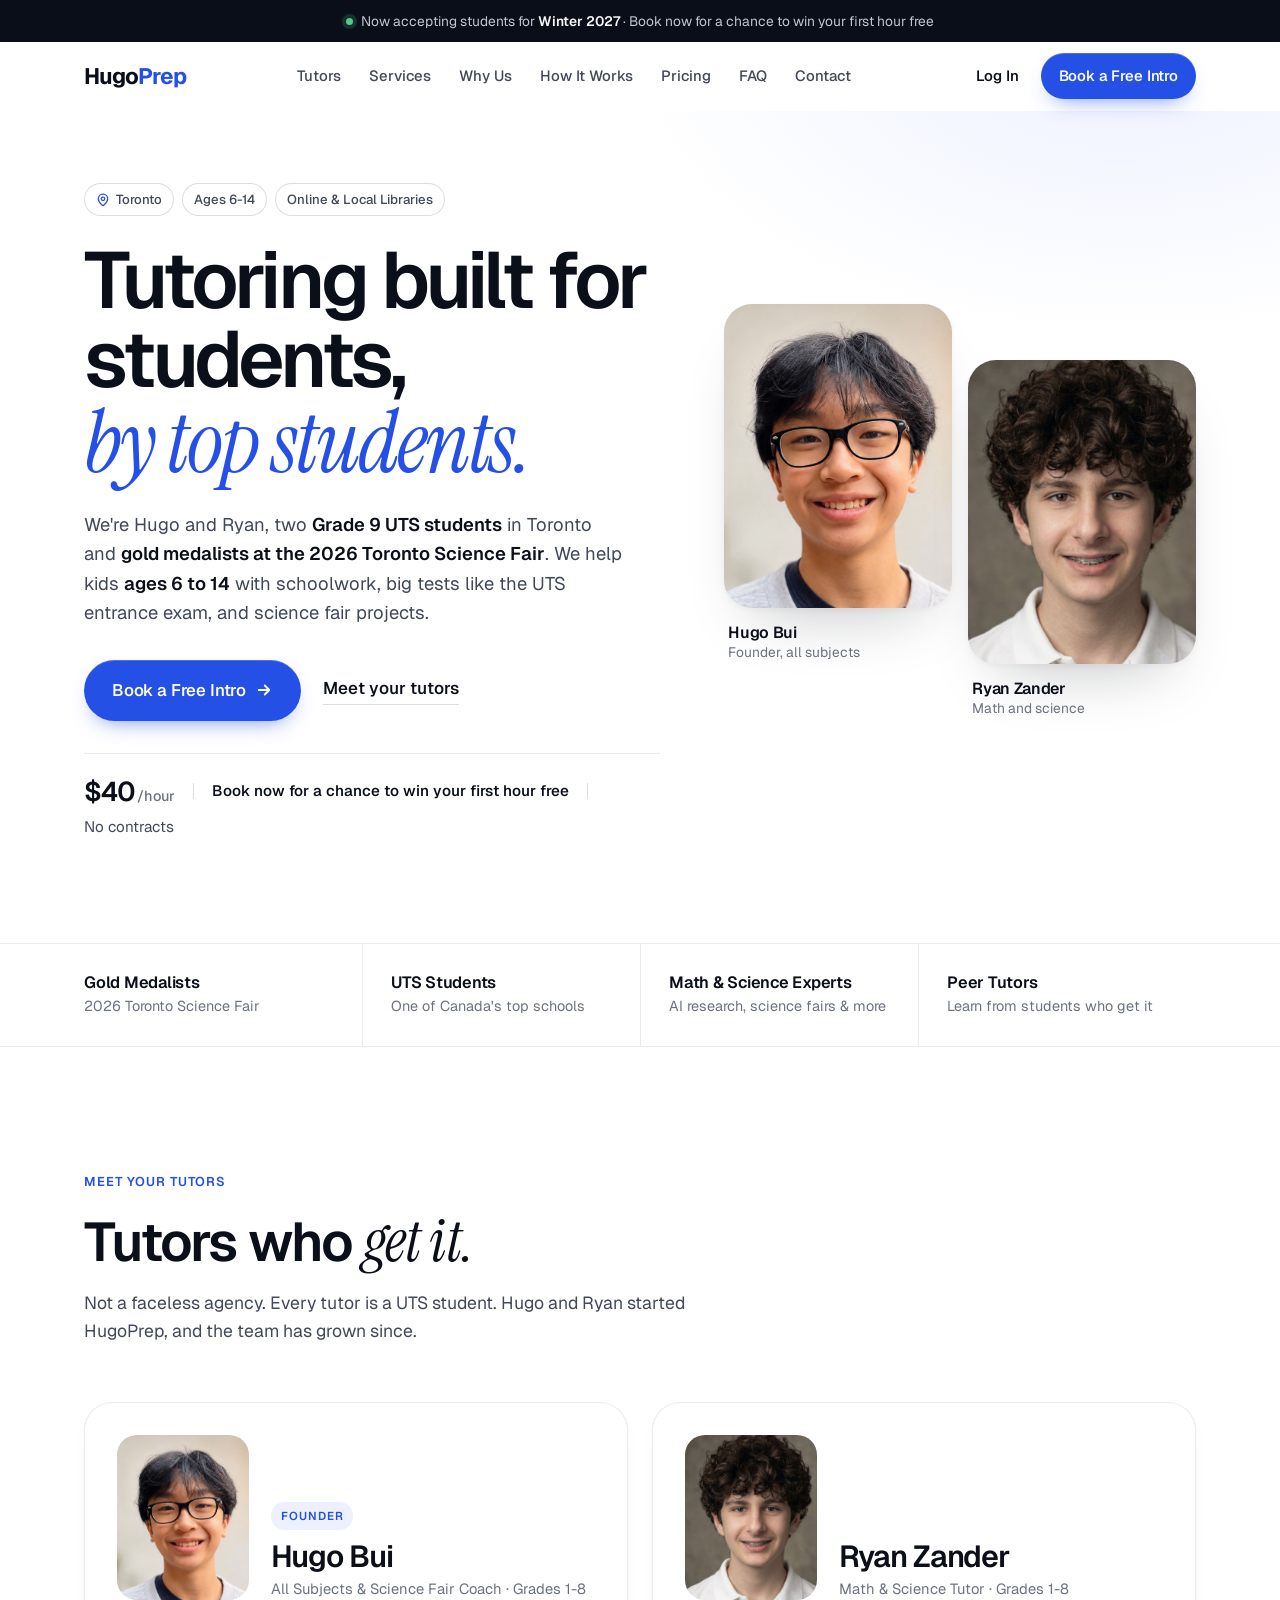
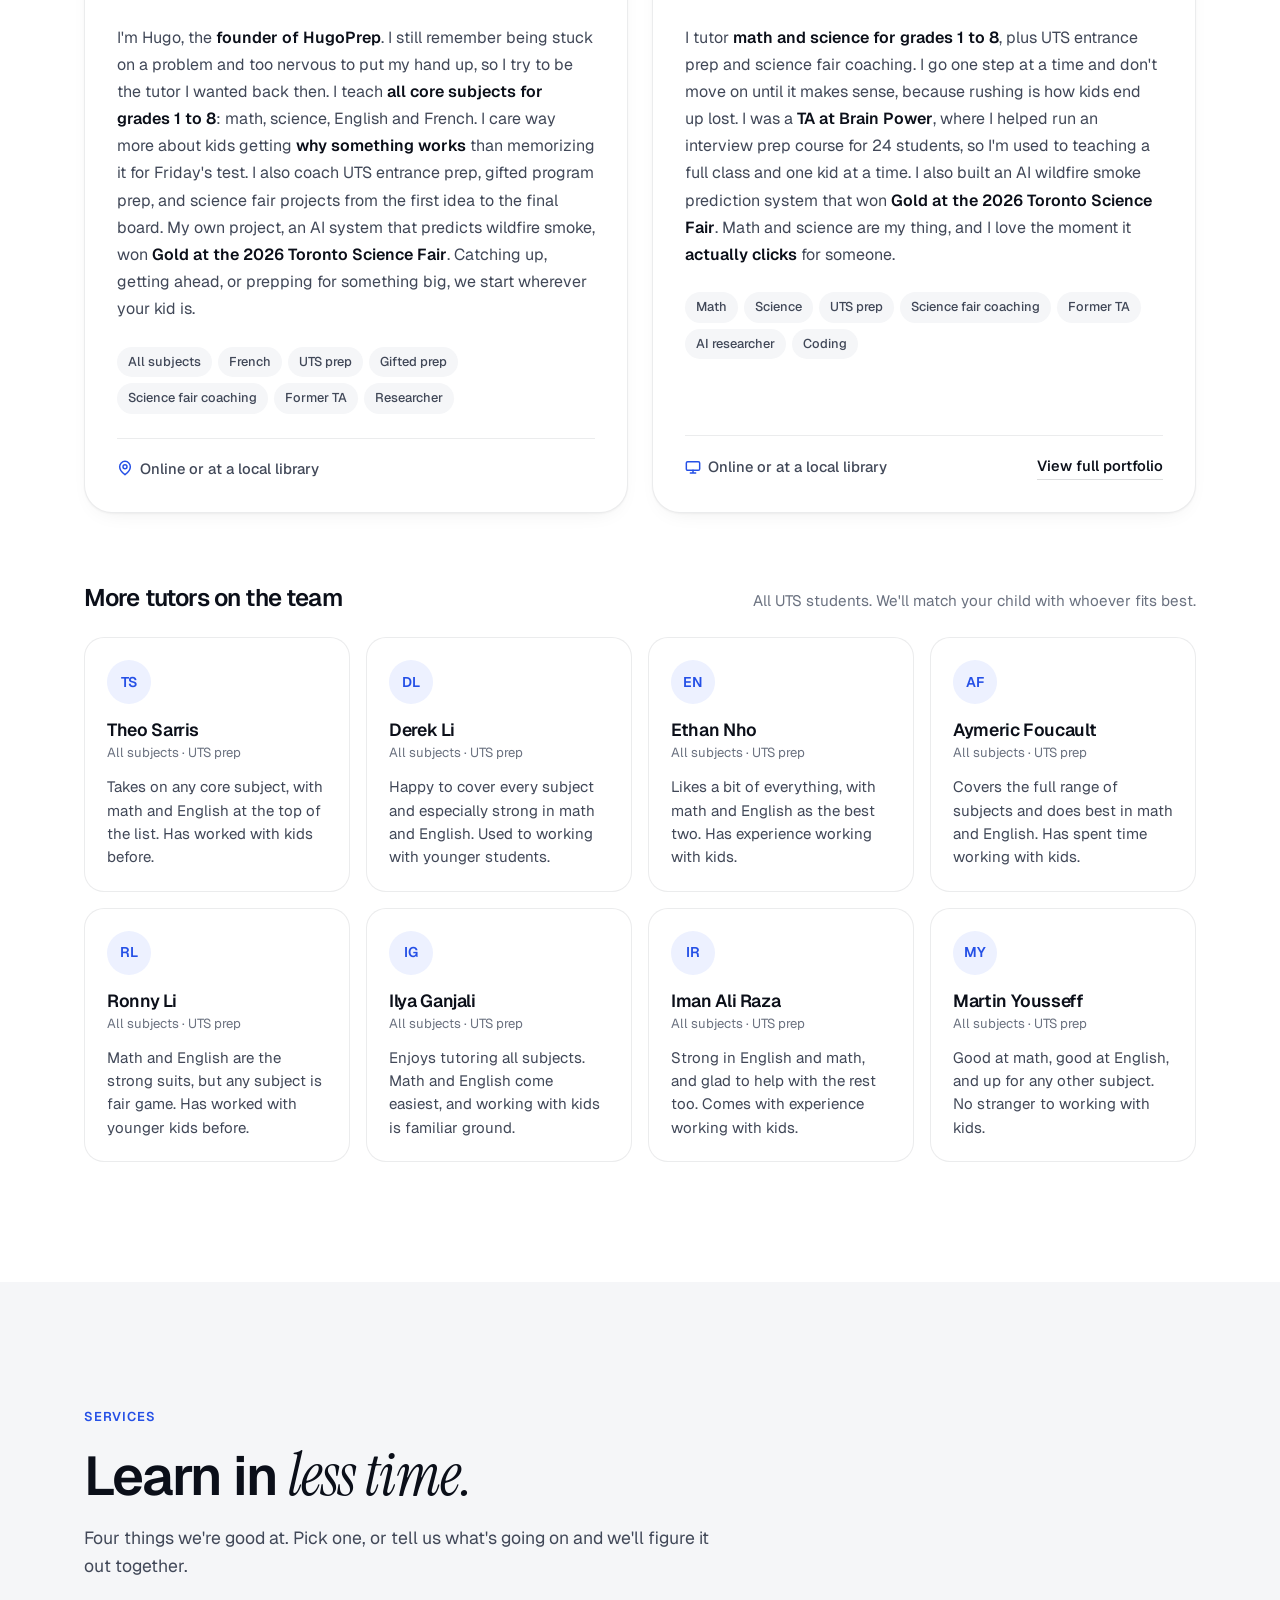
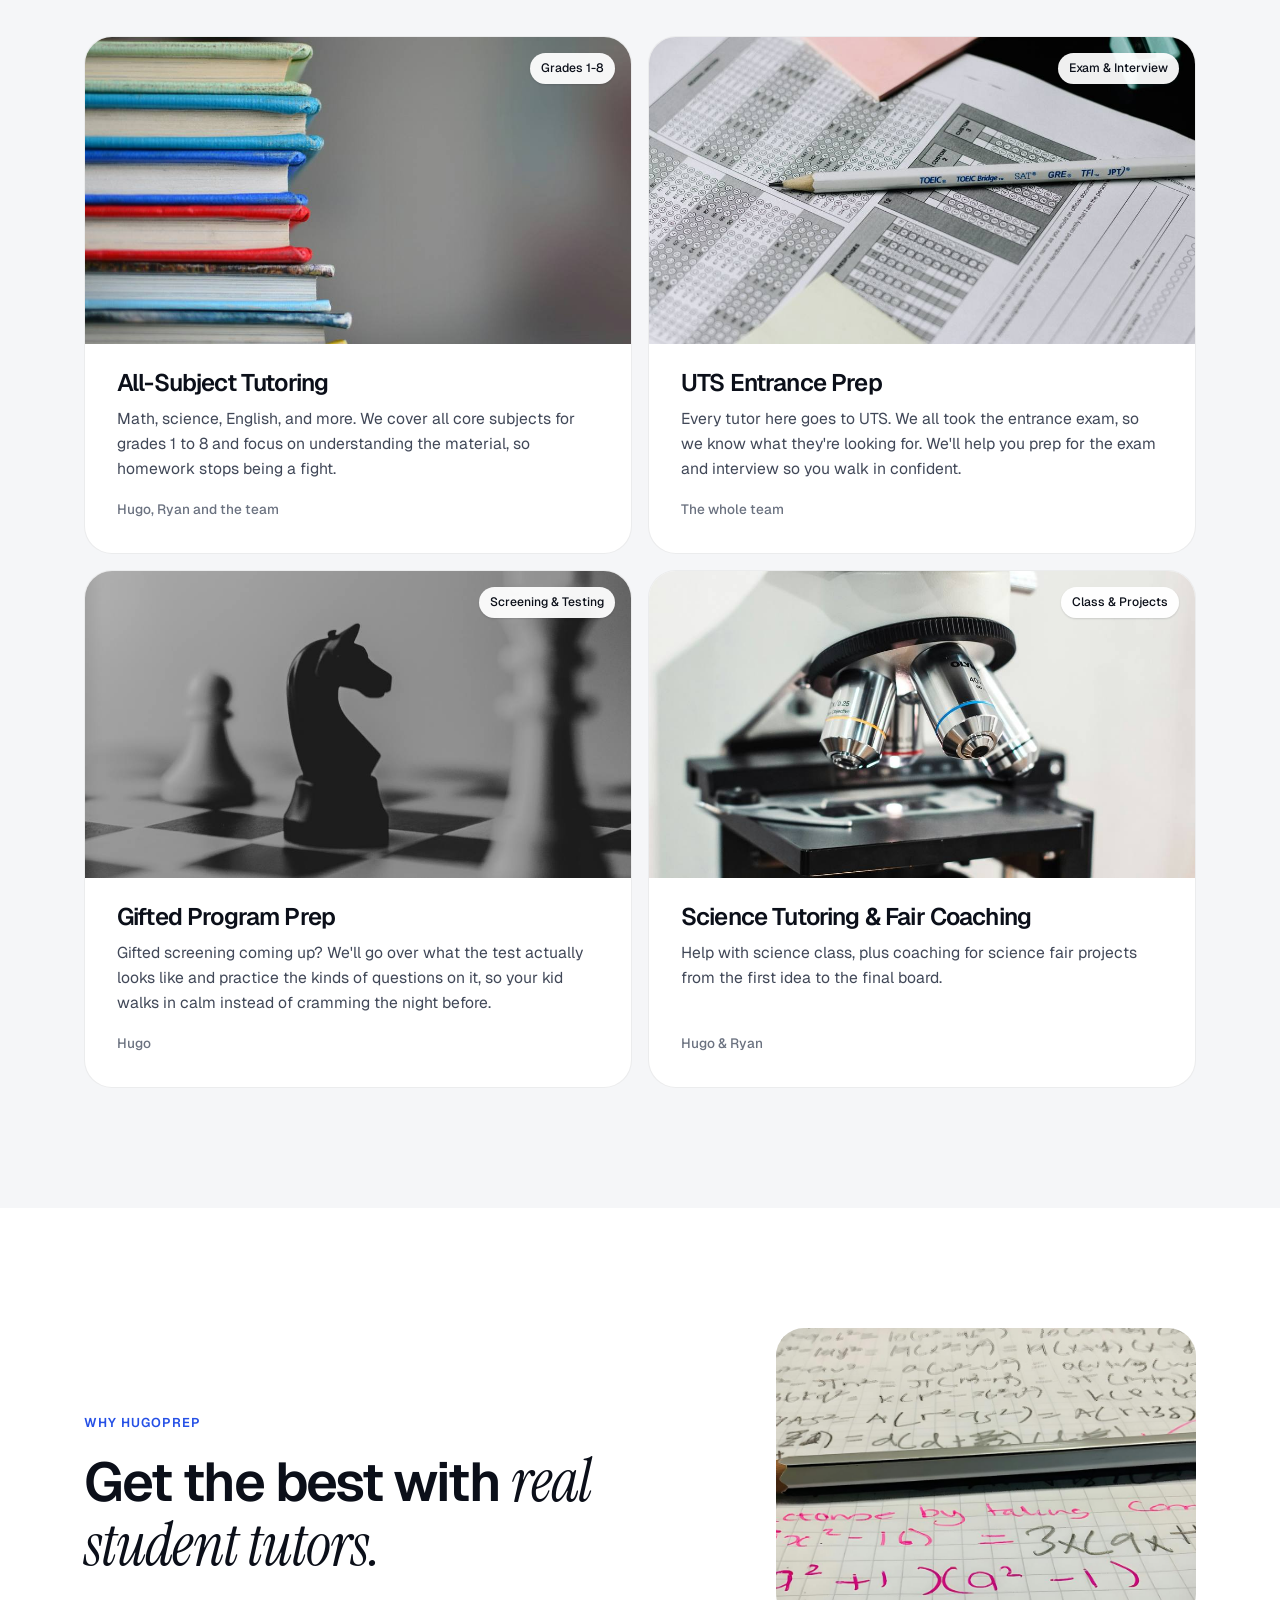
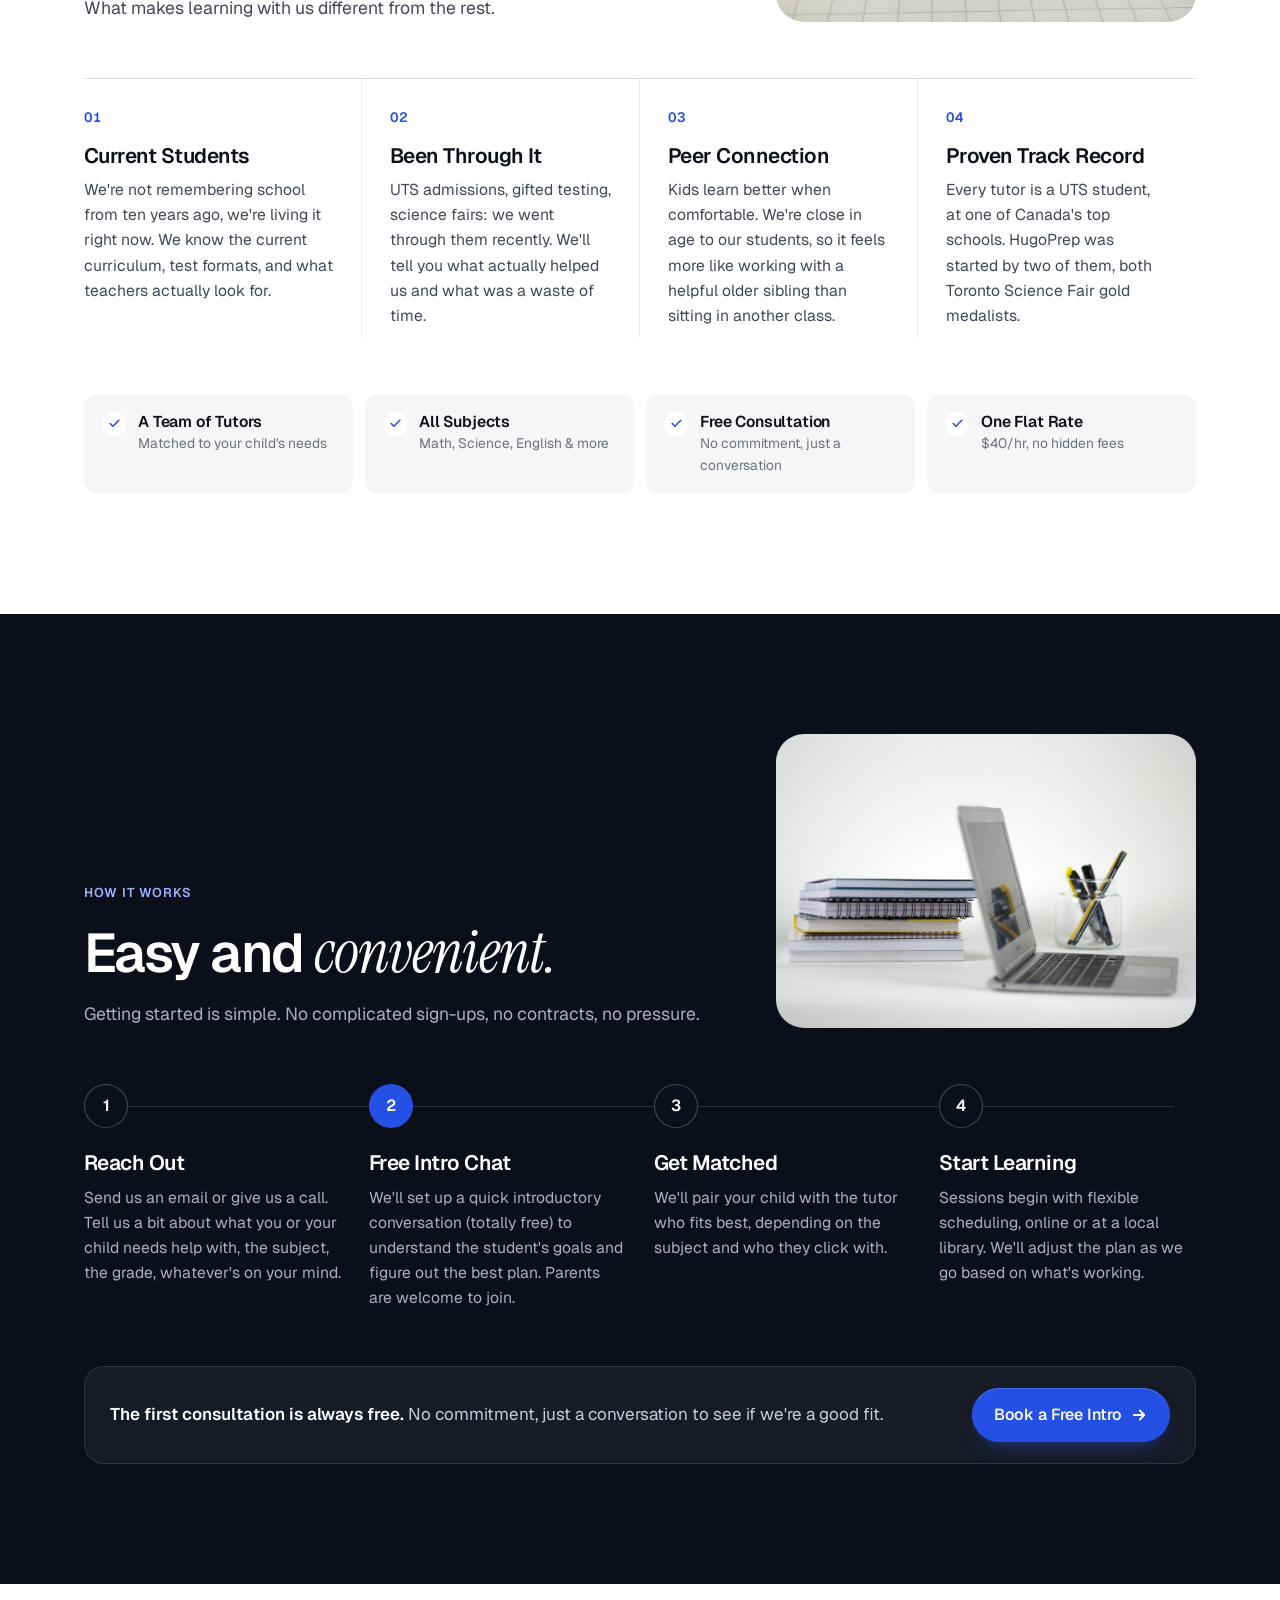
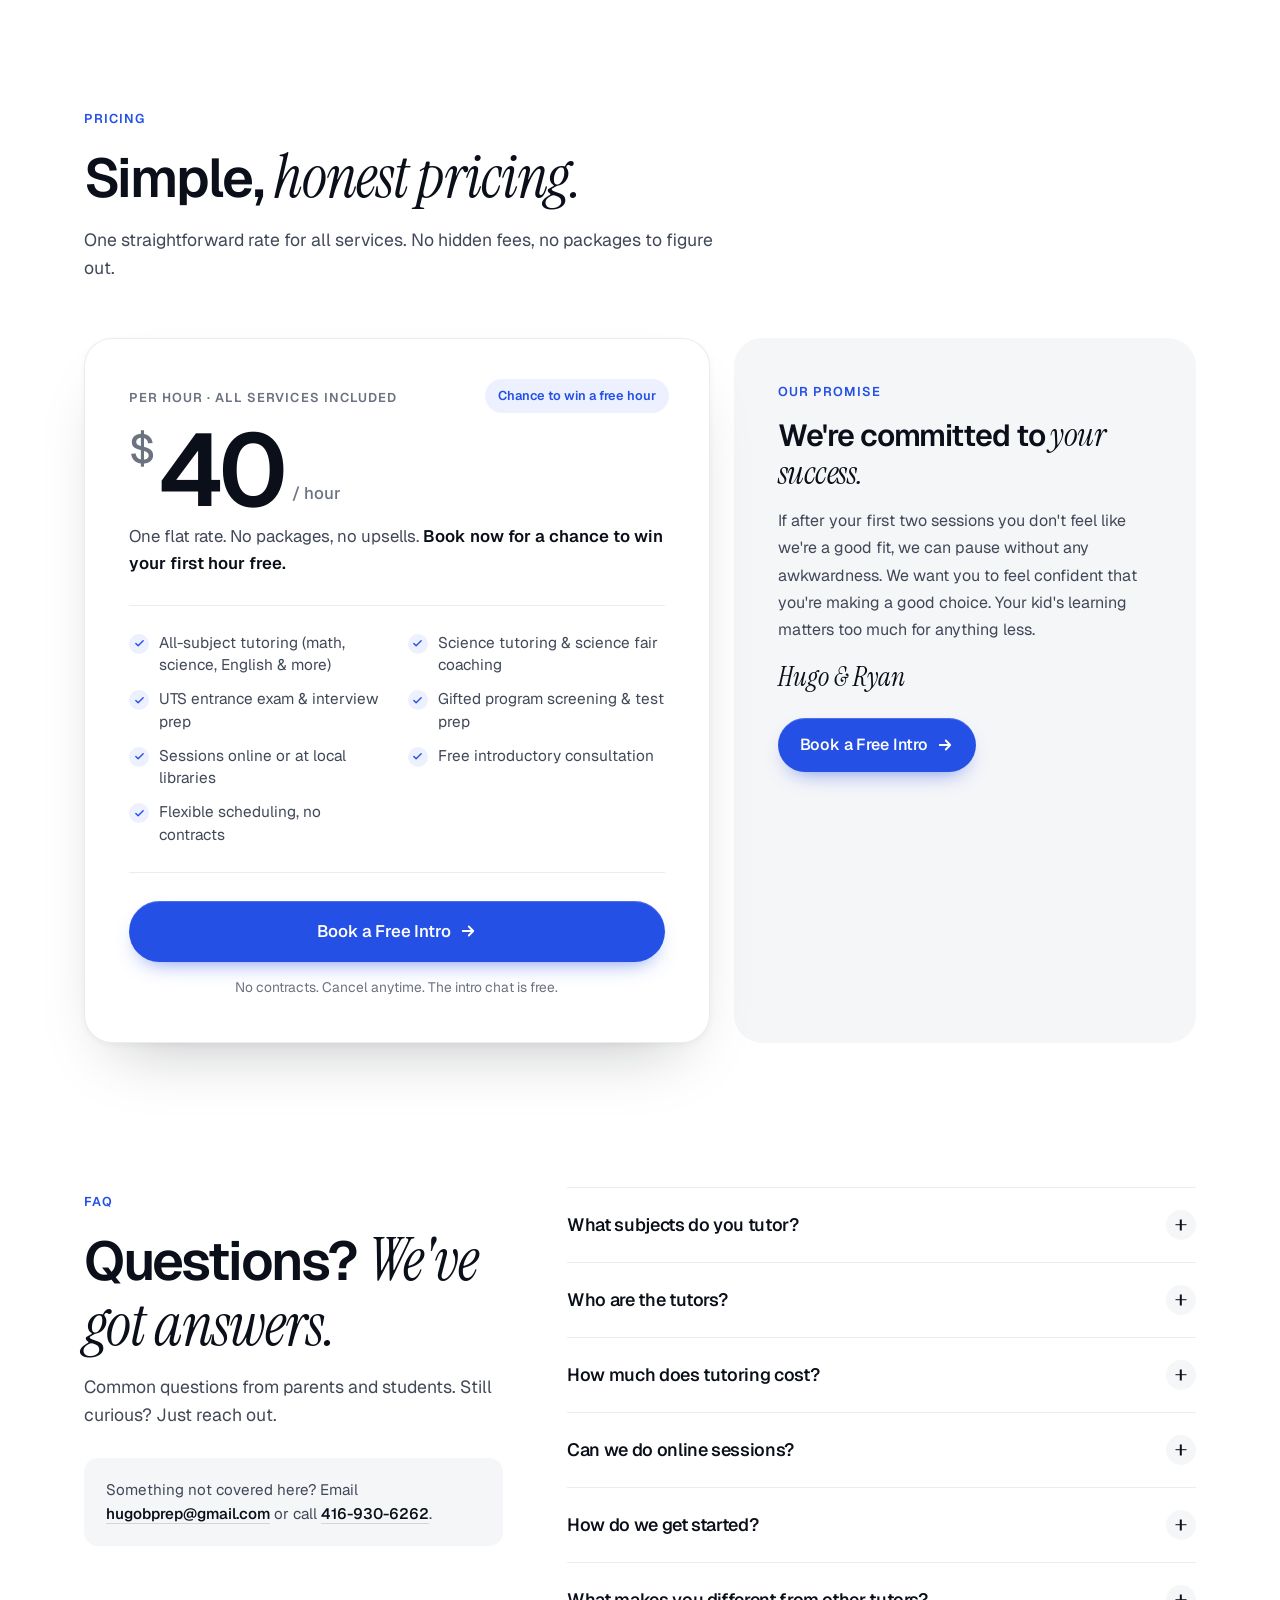
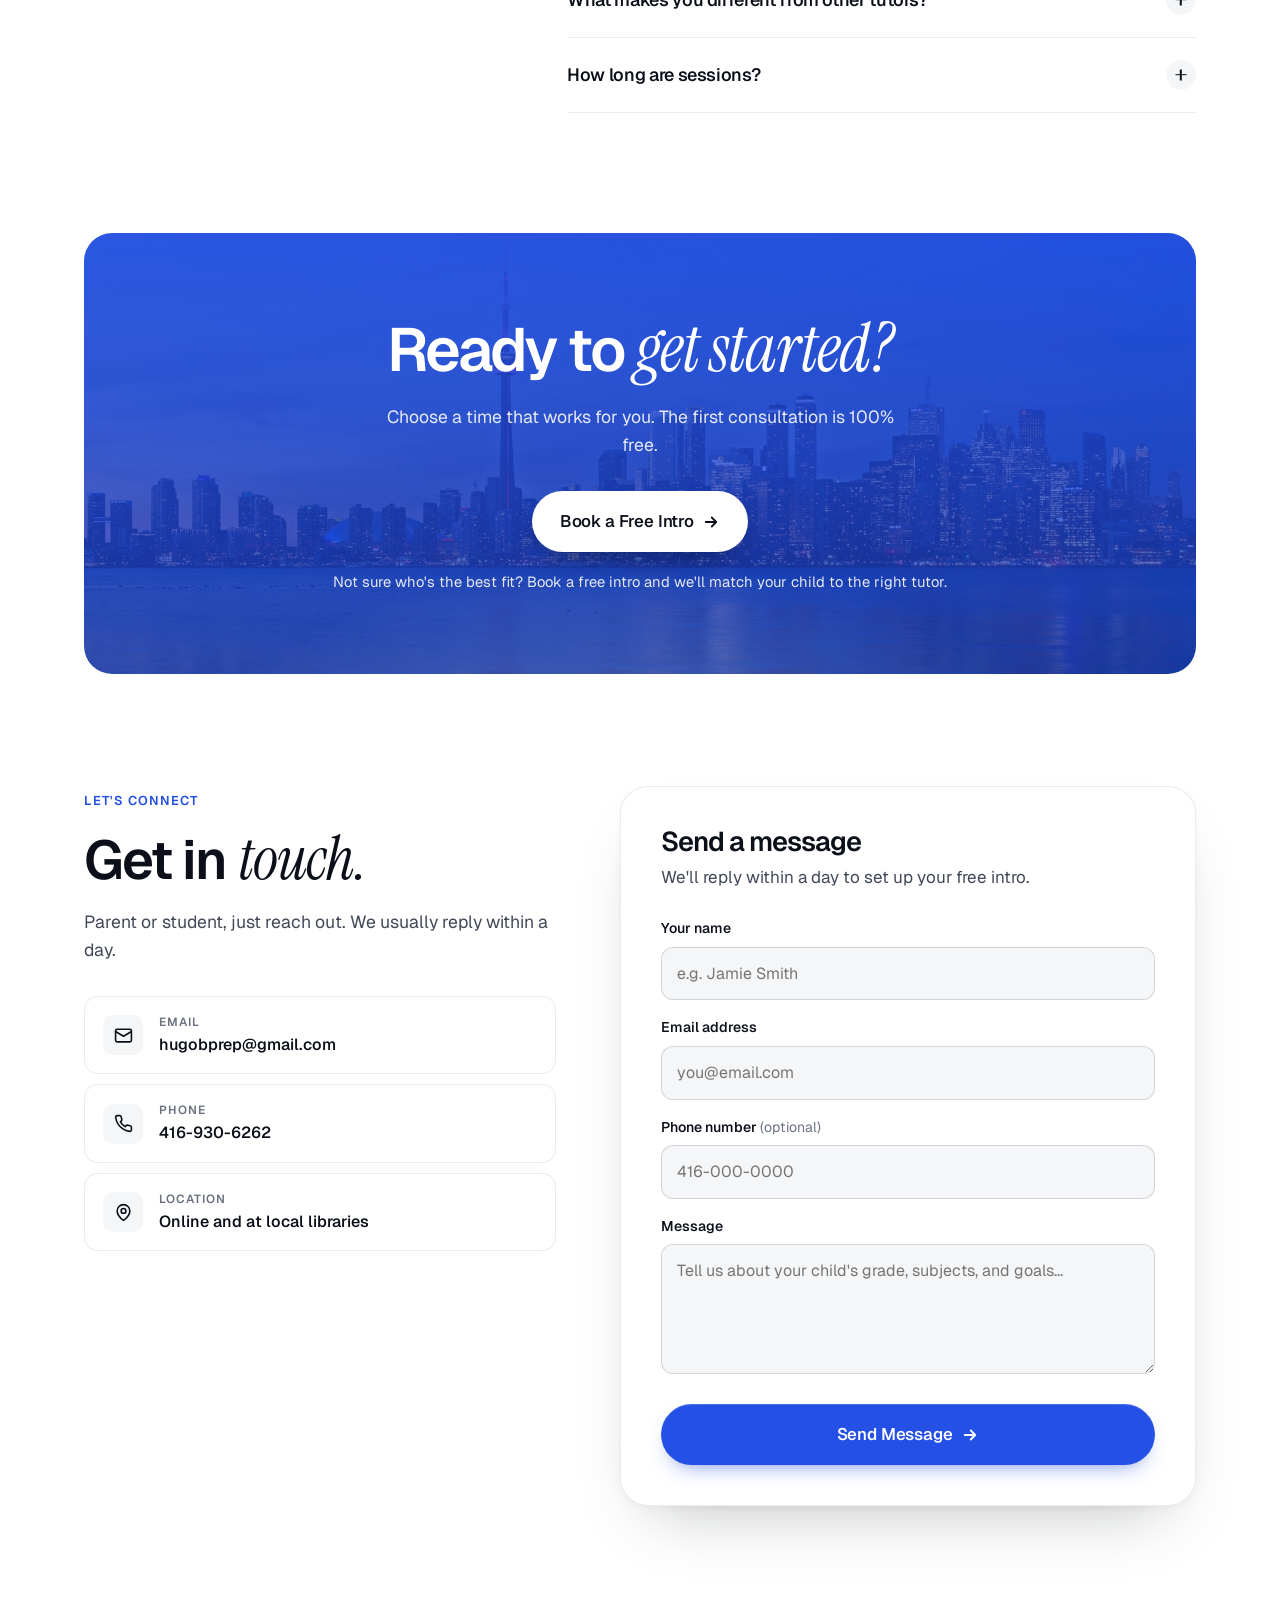
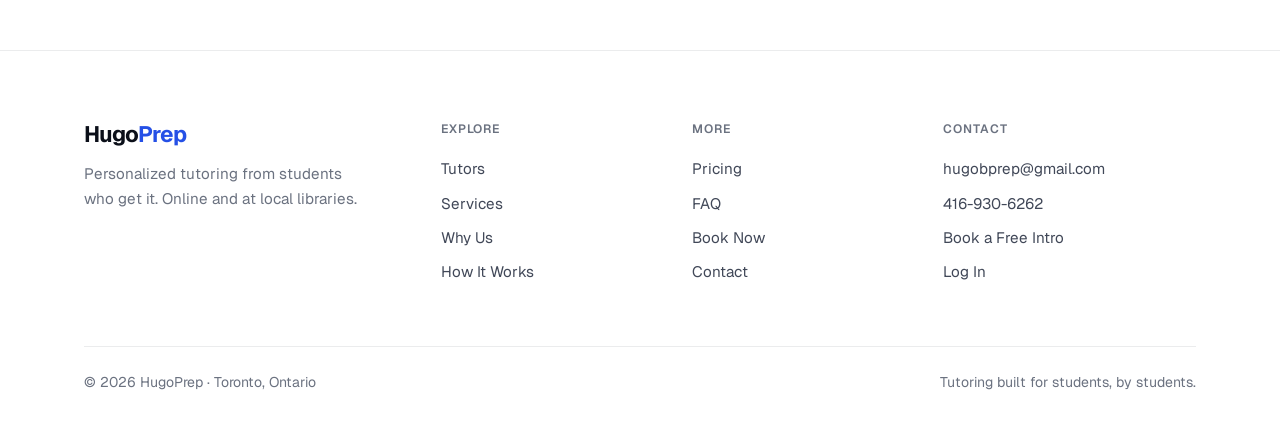
==== commit 2b2d45da: "Update phone number, locations and UTS wording for the whole team" ====
--- a/index.html
+++ b/index.html
@@ -454,7 +454,7 @@
       <div class="tagline">
         <span class="chip"><svg viewBox="0 0 24 24" fill="none" stroke="currentColor" stroke-width="2.2" stroke-linecap="round" stroke-linejoin="round"><path d="M20 10c0 6-8 12-8 12s-8-6-8-12a8 8 0 0 1 16 0Z"/><circle cx="12" cy="10" r="3"/></svg>Toronto</span>
         <span class="chip">Ages 6-14</span>
-        <span class="chip">Online &amp; In-Person</span>
+        <span class="chip">Online &amp; Local Libraries</span>
       </div>
       <h1>Tutoring built for students, <span class="serif">by <span class="u">top students.</span></span></h1>
       <p class="lede">We're Hugo and Ryan, two <strong>Grade 9 UTS students</strong> in Toronto and <strong>gold medalists at the 2026 Toronto Science Fair</strong>. We help kids <strong>ages 6 to 14</strong> with schoolwork, big tests like the UTS entrance exam, and science fair projects.</p>
@@ -510,7 +510,7 @@
     <div class="s-head rv">
       <span class="kicker">Meet your tutors</span>
       <h2>Tutors who <span class="serif">get it.</span></h2>
-      <p>Not a faceless agency. Hugo and Ryan started HugoPrep, and the team has grown since.</p>
+      <p>Not a faceless agency. Every tutor is a UTS student. Hugo and Ryan started HugoPrep, and the team has grown since.</p>
     </div>
     <div class="tutor-grid">
       <article class="tutor navy rv">
@@ -527,7 +527,7 @@
           <span class="tag">All subjects</span><span class="tag">French</span><span class="tag">UTS prep</span><span class="tag">Gifted prep</span><span class="tag">Science fair coaching</span><span class="tag">Former TA</span><span class="tag">Researcher</span>
         </div>
         <div class="t-foot">
-          <span class="loc"><svg viewBox="0 0 24 24" fill="none" stroke="currentColor" stroke-width="2.2" stroke-linecap="round" stroke-linejoin="round"><path d="M20 10c0 6-8 12-8 12s-8-6-8-12a8 8 0 0 1 16 0Z"/><circle cx="12" cy="10" r="3"/></svg>In-person (Toronto) or online</span>
+          <span class="loc"><svg viewBox="0 0 24 24" fill="none" stroke="currentColor" stroke-width="2.2" stroke-linecap="round" stroke-linejoin="round"><path d="M20 10c0 6-8 12-8 12s-8-6-8-12a8 8 0 0 1 16 0Z"/><circle cx="12" cy="10" r="3"/></svg>Online or at a local library</span>
         </div>
       </article>
       <article class="tutor coral rv d1">
@@ -535,7 +535,7 @@
           <img class="t-photo" src="images/ryan.jpg" alt="Ryan Zander, HugoPrep tutor" loading="lazy" width="150" height="188" />
           <div>
             <h3>Ryan Zander</h3>
-            <div class="t-role">Math &amp; Science Tutor · Online Only</div>
+            <div class="t-role">Math &amp; Science Tutor · Grades 1-8</div>
           </div>
         </div>
         <p class="t-bio">I tutor <strong>math and science for grades 1 to 8</strong>, plus UTS entrance prep and science fair coaching. I go one step at a time and don't move on until it makes sense, because rushing is how kids end up lost. I was a <strong>TA at Brain Power</strong>, where I helped run an interview prep course for 24 students, so I'm used to teaching a full class and one kid at a time. I also built an AI wildfire smoke prediction system that won <strong>Gold at the 2026 Toronto Science Fair</strong>. Math and science are my thing, and I love the moment it <strong>actually clicks</strong> for someone.</p>
@@ -543,21 +543,21 @@
           <span class="tag">Math</span><span class="tag">Science</span><span class="tag">UTS prep</span><span class="tag">Science fair coaching</span><span class="tag">Former TA</span><span class="tag">AI researcher</span><span class="tag">Coding</span>
         </div>
         <div class="t-foot">
-          <span class="loc"><svg viewBox="0 0 24 24" fill="none" stroke="currentColor" stroke-width="2.2" stroke-linecap="round" stroke-linejoin="round"><rect x="2" y="4" width="20" height="13" rx="2"/><path d="M8 21h8M12 17v4"/></svg>Online only</span>
+          <span class="loc"><svg viewBox="0 0 24 24" fill="none" stroke="currentColor" stroke-width="2.2" stroke-linecap="round" stroke-linejoin="round"><rect x="2" y="4" width="20" height="13" rx="2"/><path d="M8 21h8M12 17v4"/></svg>Online or at a local library</span>
           <a class="link-arrow" href="https://zander.life" target="_blank" rel="noopener">View full portfolio</a>
         </div>
       </article>
     </div>
     <div class="team-head rv">
       <h3>More tutors on the team</h3>
-      <p>We'll match your child with whoever fits best.</p>
+      <p>All UTS students. We'll match your child with whoever fits best.</p>
     </div>
     <div class="team">
       <article class="mate rv">
         <div class="av" aria-hidden="true">TS</div>
         <div>
           <h4>Theo Sarris</h4>
-          <div class="sub">All subjects</div>
+          <div class="sub">All subjects · UTS prep</div>
           <p>Takes on any core subject, with math and English at the top of the list. Has worked with kids before.</p>
         </div>
       </article>
@@ -565,7 +565,7 @@
         <div class="av" aria-hidden="true">DL</div>
         <div>
           <h4>Derek Li</h4>
-          <div class="sub">All subjects</div>
+          <div class="sub">All subjects · UTS prep</div>
           <p>Happy to cover every subject and especially strong in math and English. Used to working with younger students.</p>
         </div>
       </article>
@@ -573,7 +573,7 @@
         <div class="av" aria-hidden="true">EN</div>
         <div>
           <h4>Ethan Nho</h4>
-          <div class="sub">All subjects</div>
+          <div class="sub">All subjects · UTS prep</div>
           <p>Likes a bit of everything, with math and English as the best two. Has experience working with kids.</p>
         </div>
       </article>
@@ -581,7 +581,7 @@
         <div class="av" aria-hidden="true">AF</div>
         <div>
           <h4>Aymeric Foucault</h4>
-          <div class="sub">All subjects</div>
+          <div class="sub">All subjects · UTS prep</div>
           <p>Covers the full range of subjects and does best in math and English. Has spent time working with kids.</p>
         </div>
       </article>
@@ -589,7 +589,7 @@
         <div class="av" aria-hidden="true">RL</div>
         <div>
           <h4>Ronny Li</h4>
-          <div class="sub">All subjects</div>
+          <div class="sub">All subjects · UTS prep</div>
           <p>Math and English are the strong suits, but any subject is fair game. Has worked with younger kids before.</p>
         </div>
       </article>
@@ -597,7 +597,7 @@
         <div class="av" aria-hidden="true">IG</div>
         <div>
           <h4>Ilya Ganjali</h4>
-          <div class="sub">All subjects</div>
+          <div class="sub">All subjects · UTS prep</div>
           <p>Enjoys tutoring all subjects. Math and English come easiest, and working with kids is familiar ground.</p>
         </div>
       </article>
@@ -605,7 +605,7 @@
         <div class="av" aria-hidden="true">IR</div>
         <div>
           <h4>Iman Ali Raza</h4>
-          <div class="sub">All subjects</div>
+          <div class="sub">All subjects · UTS prep</div>
           <p>Strong in English and math, and glad to help with the rest too. Comes with experience working with kids.</p>
         </div>
       </article>
@@ -613,7 +613,7 @@
         <div class="av" aria-hidden="true">MY</div>
         <div>
           <h4>Martin Yousseff</h4>
-          <div class="sub">All subjects</div>
+          <div class="sub">All subjects · UTS prep</div>
           <p>Good at math, good at English, and up for any other subject. No stranger to working with kids.</p>
         </div>
       </article>
@@ -641,8 +641,8 @@
         <span class="pill">Exam &amp; Interview</span>
         <div class="svc-img"><img src="images/svc-uts-prep.jpg" alt="A pencil resting on a multiple-choice answer sheet" width="1040" height="585" loading="lazy" decoding="async" /></div>
         <h3>UTS Entrance Prep</h3>
-        <p>We both go to UTS. We took the entrance exam. We know what they're looking for. We'll help you prep for the exam and interview so you walk in confident.</p>
-        <div class="who">Hugo &amp; Ryan</div>
+        <p>Every tutor here goes to UTS. We all took the entrance exam, so we know what they're looking for. We'll help you prep for the exam and interview so you walk in confident.</p>
+        <div class="who">The whole team</div>
       </article>
       <article class="svc w3 rv">
         <span class="pill">Screening &amp; Testing</span>
@@ -677,7 +677,7 @@
       <article class="why rv"><div class="num">01</div><h3>Current Students</h3><p>We're not remembering school from ten years ago, we're living it right now. We know the current curriculum, test formats, and what teachers actually look for.</p></article>
       <article class="why rv d1"><div class="num">02</div><h3>Been Through It</h3><p>UTS admissions, gifted testing, science fairs: we went through them recently. We'll tell you what actually helped us and what was a waste of time.</p></article>
       <article class="why rv d2"><div class="num">03</div><h3>Peer Connection</h3><p>Kids learn better when comfortable. We're close in age to our students, so it feels more like working with a helpful older sibling than sitting in another class.</p></article>
-      <article class="why rv d3"><div class="num">04</div><h3>Proven Track Record</h3><p>Started by two students at one of Canada's top schools, both Toronto Science Fair gold medalists. We practice what we teach.</p></article>
+      <article class="why rv d3"><div class="num">04</div><h3>Proven Track Record</h3><p>Every tutor is a UTS student, at one of Canada's top schools. HugoPrep was started by two of them, both Toronto Science Fair gold medalists.</p></article>
     </div>
     <div class="checks">
       <div class="check rv"><span class="ck"><svg viewBox="0 0 24 24" fill="none" stroke="currentColor" stroke-width="3" stroke-linecap="round" stroke-linejoin="round"><path d="M20 6 9 17l-5-5"/></svg></span><div><h4>A Team of Tutors</h4><p>Matched to your child's needs</p></div></div>
@@ -703,7 +703,7 @@
       <div class="step rv"><div class="step-n">1</div><h3>Reach Out</h3><p>Send us an email or give us a call. Tell us a bit about what you or your child needs help with, the subject, the grade, whatever's on your mind.</p></div>
       <div class="step rv d1"><div class="step-n">2</div><h3>Free Intro Chat</h3><p>We'll set up a quick introductory conversation (totally free) to understand the student's goals and figure out the best plan. Parents are welcome to join.</p></div>
       <div class="step rv d2"><div class="step-n">3</div><h3>Get Matched</h3><p>We'll pair your child with the tutor who fits best, depending on the subject and who they click with.</p></div>
-      <div class="step rv d3"><div class="step-n">4</div><h3>Start Learning</h3><p>Sessions begin with flexible scheduling. Hugo offers in-person in Toronto or online; Ryan tutors online only. We'll adjust the plan as we go based on what's working.</p></div>
+      <div class="step rv d3"><div class="step-n">4</div><h3>Start Learning</h3><p>Sessions begin with flexible scheduling, online or at a local library. We'll adjust the plan as we go based on what's working.</p></div>
     </div>
     <div class="how-note rv">
       <p><b>The first consultation is always free.</b> No commitment, just a conversation to see if we're a good fit.</p>
@@ -733,7 +733,7 @@
           <li><span class="ck"><svg viewBox="0 0 24 24" fill="none" stroke="currentColor" stroke-width="3" stroke-linecap="round" stroke-linejoin="round"><path d="M20 6 9 17l-5-5"/></svg></span>Science tutoring &amp; science fair coaching</li>
           <li><span class="ck"><svg viewBox="0 0 24 24" fill="none" stroke="currentColor" stroke-width="3" stroke-linecap="round" stroke-linejoin="round"><path d="M20 6 9 17l-5-5"/></svg></span>UTS entrance exam &amp; interview prep</li>
           <li><span class="ck"><svg viewBox="0 0 24 24" fill="none" stroke="currentColor" stroke-width="3" stroke-linecap="round" stroke-linejoin="round"><path d="M20 6 9 17l-5-5"/></svg></span>Gifted program screening &amp; test prep</li>
-          <li><span class="ck"><svg viewBox="0 0 24 24" fill="none" stroke="currentColor" stroke-width="3" stroke-linecap="round" stroke-linejoin="round"><path d="M20 6 9 17l-5-5"/></svg></span>Hugo: in-person (Toronto) or online · Ryan: online</li>
+          <li><span class="ck"><svg viewBox="0 0 24 24" fill="none" stroke="currentColor" stroke-width="3" stroke-linecap="round" stroke-linejoin="round"><path d="M20 6 9 17l-5-5"/></svg></span>Sessions online or at local libraries</li>
           <li><span class="ck"><svg viewBox="0 0 24 24" fill="none" stroke="currentColor" stroke-width="3" stroke-linecap="round" stroke-linejoin="round"><path d="M20 6 9 17l-5-5"/></svg></span>Free introductory consultation</li>
           <li><span class="ck"><svg viewBox="0 0 24 24" fill="none" stroke="currentColor" stroke-width="3" stroke-linecap="round" stroke-linejoin="round"><path d="M20 6 9 17l-5-5"/></svg></span>Flexible scheduling, no contracts</li>
         </ul>
@@ -762,13 +762,13 @@
       <span class="kicker">FAQ</span>
       <h2>Questions? <span class="serif">We've got answers.</span></h2>
       <p>Common questions from parents and students. Still curious? Just reach out.</p>
-      <div class="faq-contact">Something not covered here? Email <a href="mailto:hugobprep@gmail.com">hugobprep@gmail.com</a> or call <a href="tel:+14169791500">416-979-1500</a>.</div>
+      <div class="faq-contact">Something not covered here? Email <a href="mailto:hugobprep@gmail.com">hugobprep@gmail.com</a> or call <a href="tel:+14169306262">416-930-6262</a>.</div>
     </div>
     <div class="faq-list rv d1">
       <details><summary>What subjects do you tutor?<span class="pm" aria-hidden="true"></span></summary><div class="faq-a">We cover all core subjects for grades 1-8: math, science, English, and French. On top of that, we offer specialized prep for the UTS entrance exam, gifted program testing, and science fair projects. Hugo covers every subject; Ryan focuses on math and science.</div></details>
-      <details><summary>Who are the tutors?<span class="pm" aria-hidden="true"></span></summary><div class="faq-a">HugoPrep was started by Hugo Bui and Ryan Zander, two Grade 9 students at UTS (one of Canada's top schools) and gold medalists at the 2026 Toronto Science Fair. The team now has eight more tutors, all listed in the Tutors section. Because we're current students, we teach the exact curriculum and admissions processes your child is facing right now.</div></details>
+      <details><summary>Who are the tutors?<span class="pm" aria-hidden="true"></span></summary><div class="faq-a">HugoPrep was started by Hugo Bui and Ryan Zander, two Grade 9 students at UTS (one of Canada's top schools) and gold medalists at the 2026 Toronto Science Fair. The team now has eight more tutors, all UTS students who also tutor UTS entrance prep. They're listed in the Tutors section. Because we're current students, we teach the exact curriculum and admissions processes your child is facing right now.</div></details>
       <details><summary>How much does tutoring cost?<span class="pm" aria-hidden="true"></span></summary><div class="faq-a">A flat $40 per hour for everything: regular tutoring, UTS prep, gifted prep, and science fair coaching all cost the same. The intro consultation is free, and there are no contracts or hidden fees. Book now for a chance to win your first hour free.</div></details>
-      <details><summary>Can we do online sessions?<span class="pm" aria-hidden="true"></span></summary><div class="faq-a">Absolutely. Ryan teaches online only, and Hugo is available either in-person across Toronto or online, whichever works best for your family's schedule and location.</div></details>
+      <details><summary>Can we do online sessions?<span class="pm" aria-hidden="true"></span></summary><div class="faq-a">Absolutely. Sessions run online or in person at local libraries, whichever works best for your family's schedule and location.</div></details>
       <details><summary>How do we get started?<span class="pm" aria-hidden="true"></span></summary><div class="faq-a">Book a free intro on our scheduling page, or send a message using the form below. We'll set up a quick intro chat, learn about your child's goals, match them with the right tutor, and book the first session.</div></details>
       <details><summary>What makes you different from other tutors?<span class="pm" aria-hidden="true"></span></summary><div class="faq-a">We're top students teaching the exact material we're learning right now, so our knowledge is current and our advice is real. Being close in age also means kids feel comfortable asking questions, and our gold medals and UTS spots prove the approach works.</div></details>
       <details><summary>How long are sessions?<span class="pm" aria-hidden="true"></span></summary><div class="faq-a">Sessions are typically one hour, which works well for most students. We can adjust the length based on age, attention span, and goals, so just let us know what works best for your family.</div></details>
@@ -802,13 +802,13 @@
           <div class="ci"><svg viewBox="0 0 24 24" fill="none" stroke="currentColor" stroke-width="2" stroke-linecap="round" stroke-linejoin="round"><rect x="2" y="4" width="20" height="16" rx="2"/><path d="m22 7-10 6L2 7"/></svg></div>
           <div><div class="cl">Email</div><div class="cv">hugobprep@gmail.com</div></div>
         </a>
-        <a class="cm" href="tel:+14169791500">
+        <a class="cm" href="tel:+14169306262">
           <div class="ci"><svg viewBox="0 0 24 24" fill="none" stroke="currentColor" stroke-width="2" stroke-linecap="round" stroke-linejoin="round"><path d="M22 16.92v3a2 2 0 0 1-2.18 2 19.8 19.8 0 0 1-8.63-3.07 19.5 19.5 0 0 1-6-6A19.8 19.8 0 0 1 2.12 4.18 2 2 0 0 1 4.11 2h3a2 2 0 0 1 2 1.72c.13.96.36 1.9.7 2.81a2 2 0 0 1-.45 2.11L8.09 9.91a16 16 0 0 0 6 6l1.27-1.27a2 2 0 0 1 2.11-.45c.91.34 1.85.57 2.81.7A2 2 0 0 1 22 16.92Z"/></svg></div>
-          <div><div class="cl">Phone</div><div class="cv">416-979-1500</div></div>
+          <div><div class="cl">Phone</div><div class="cv">416-930-6262</div></div>
         </a>
         <div class="cm">
           <div class="ci"><svg viewBox="0 0 24 24" fill="none" stroke="currentColor" stroke-width="2" stroke-linecap="round" stroke-linejoin="round"><path d="M20 10c0 6-8 12-8 12s-8-6-8-12a8 8 0 0 1 16 0Z"/><circle cx="12" cy="10" r="3"/></svg></div>
-          <div><div class="cl">Location</div><div class="cv">Hugo: Toronto or online · Ryan: online</div></div>
+          <div><div class="cl">Location</div><div class="cv">Online and at local libraries</div></div>
         </div>
       </div>
     </div>
@@ -840,7 +840,7 @@
     <div class="foot-grid">
       <div class="foot-brand">
         <a href="#top" class="logo"><span class="h">Hugo</span><span class="p">Prep</span></a>
-        <p>Personalized tutoring from students who get it. In-person &amp; online.</p>
+        <p>Personalized tutoring from students who get it. Online and at local libraries.</p>
       </div>
       <div class="foot-col">
         <h4>Explore</h4>
@@ -859,7 +859,7 @@
       <div class="foot-col">
         <h4>Contact</h4>
         <a href="mailto:hugobprep@gmail.com">hugobprep@gmail.com</a>
-        <a href="tel:+14169791500">416-979-1500</a>
+        <a href="tel:+14169306262">416-930-6262</a>
         <a href="dashboard.html">Book a Free Intro</a>
         <a href="login.html">Log In</a>
       </div>
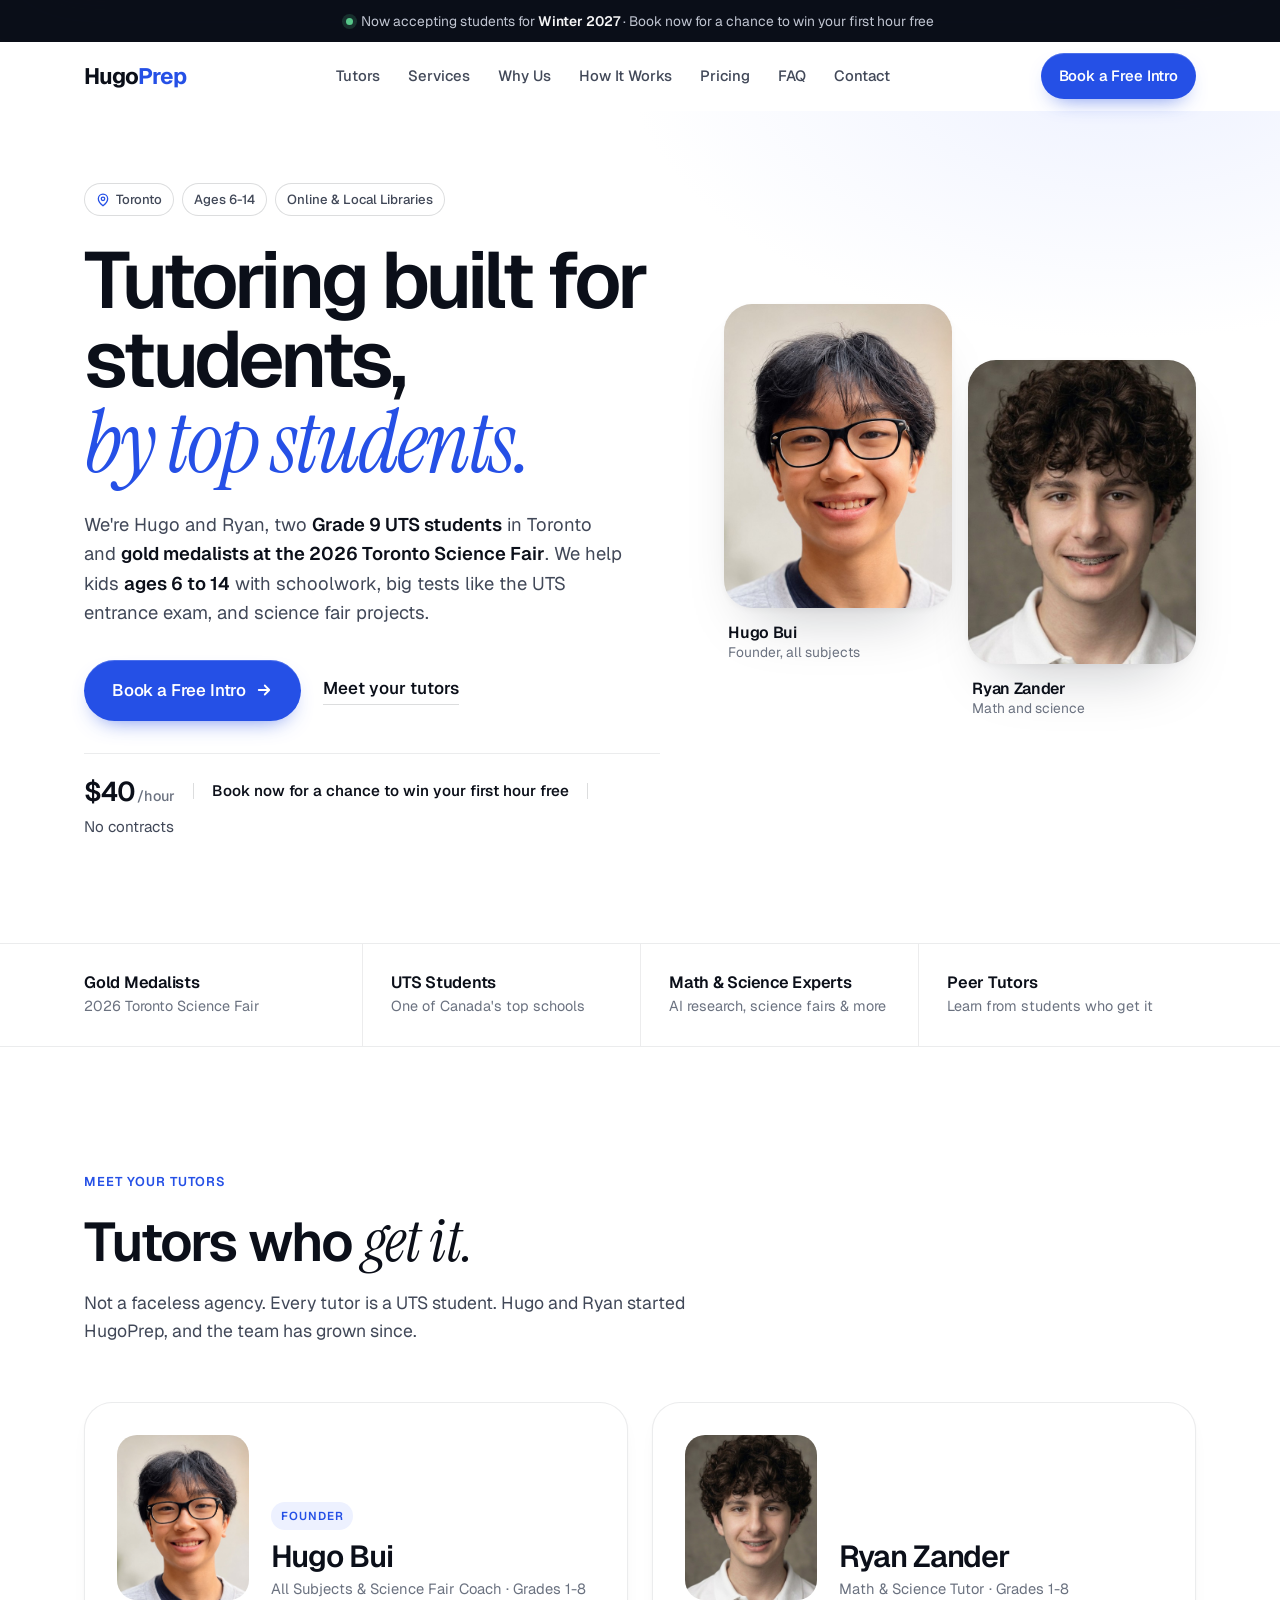
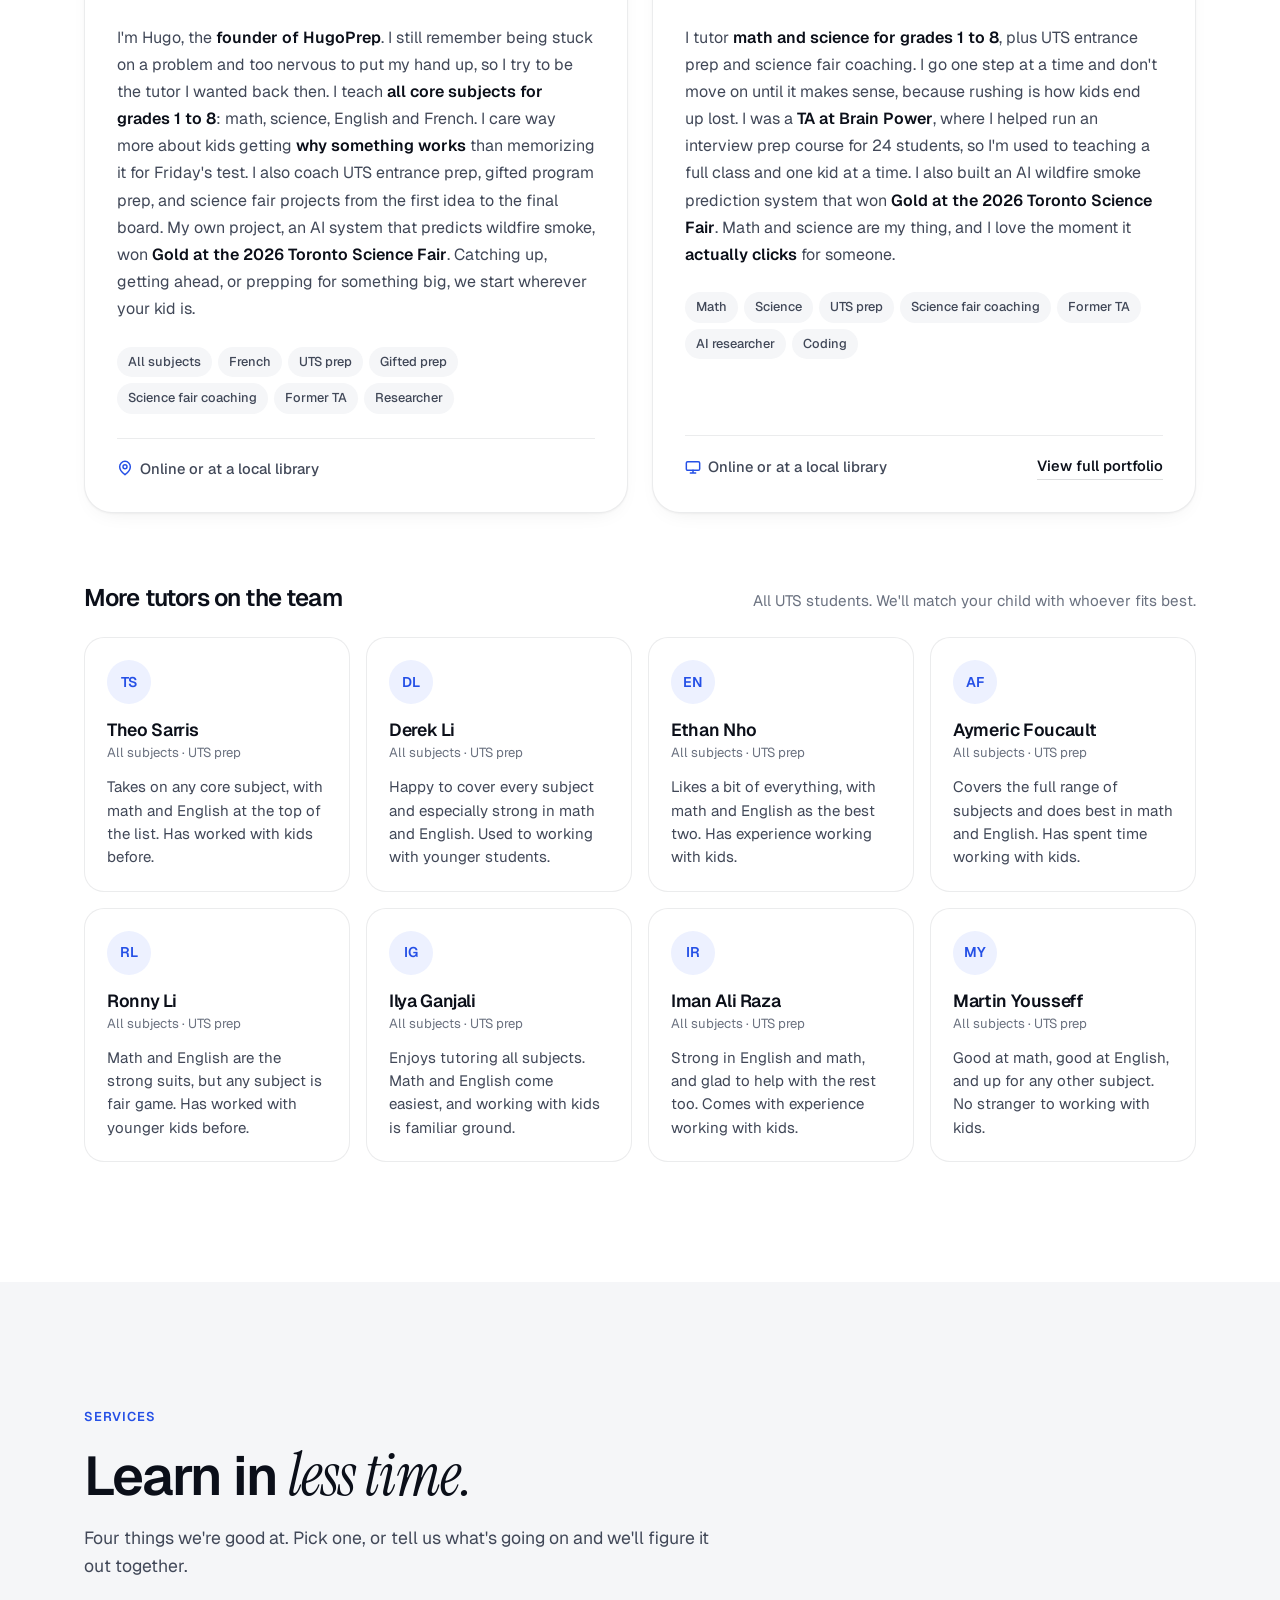
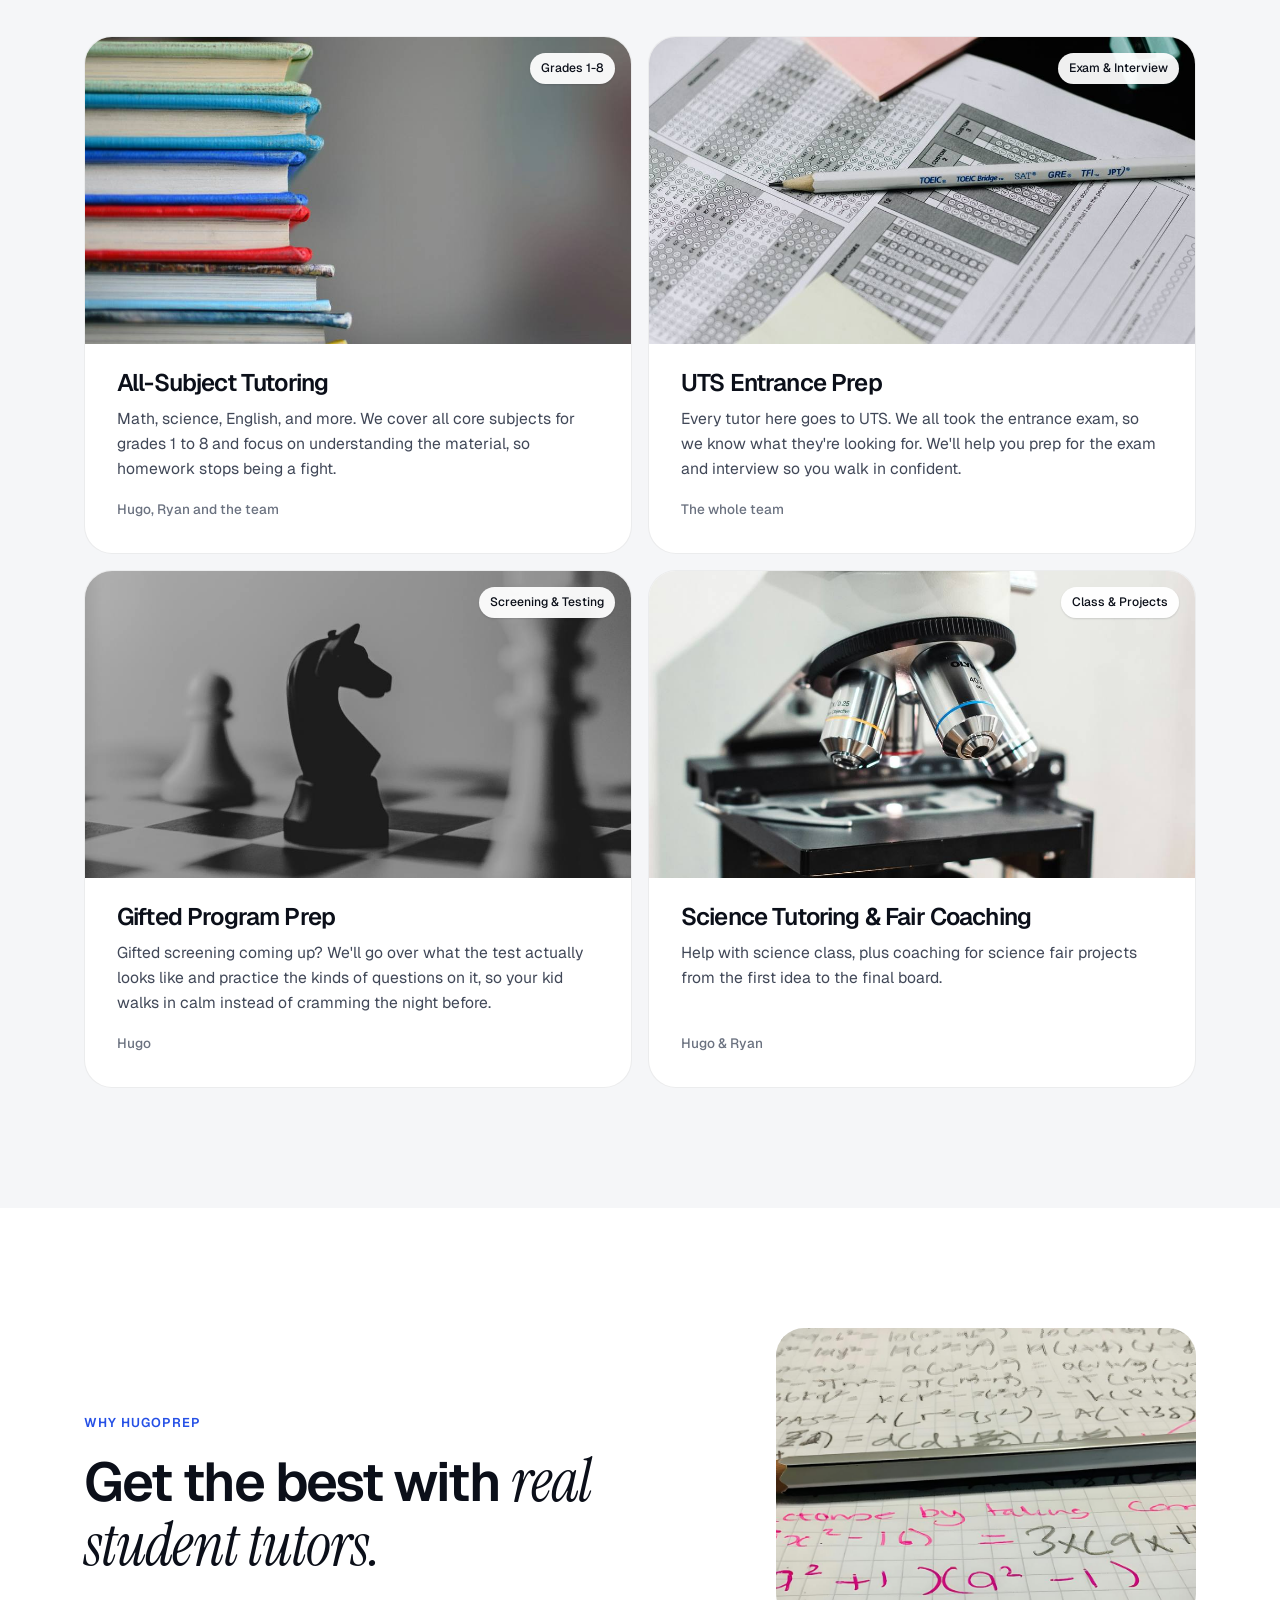
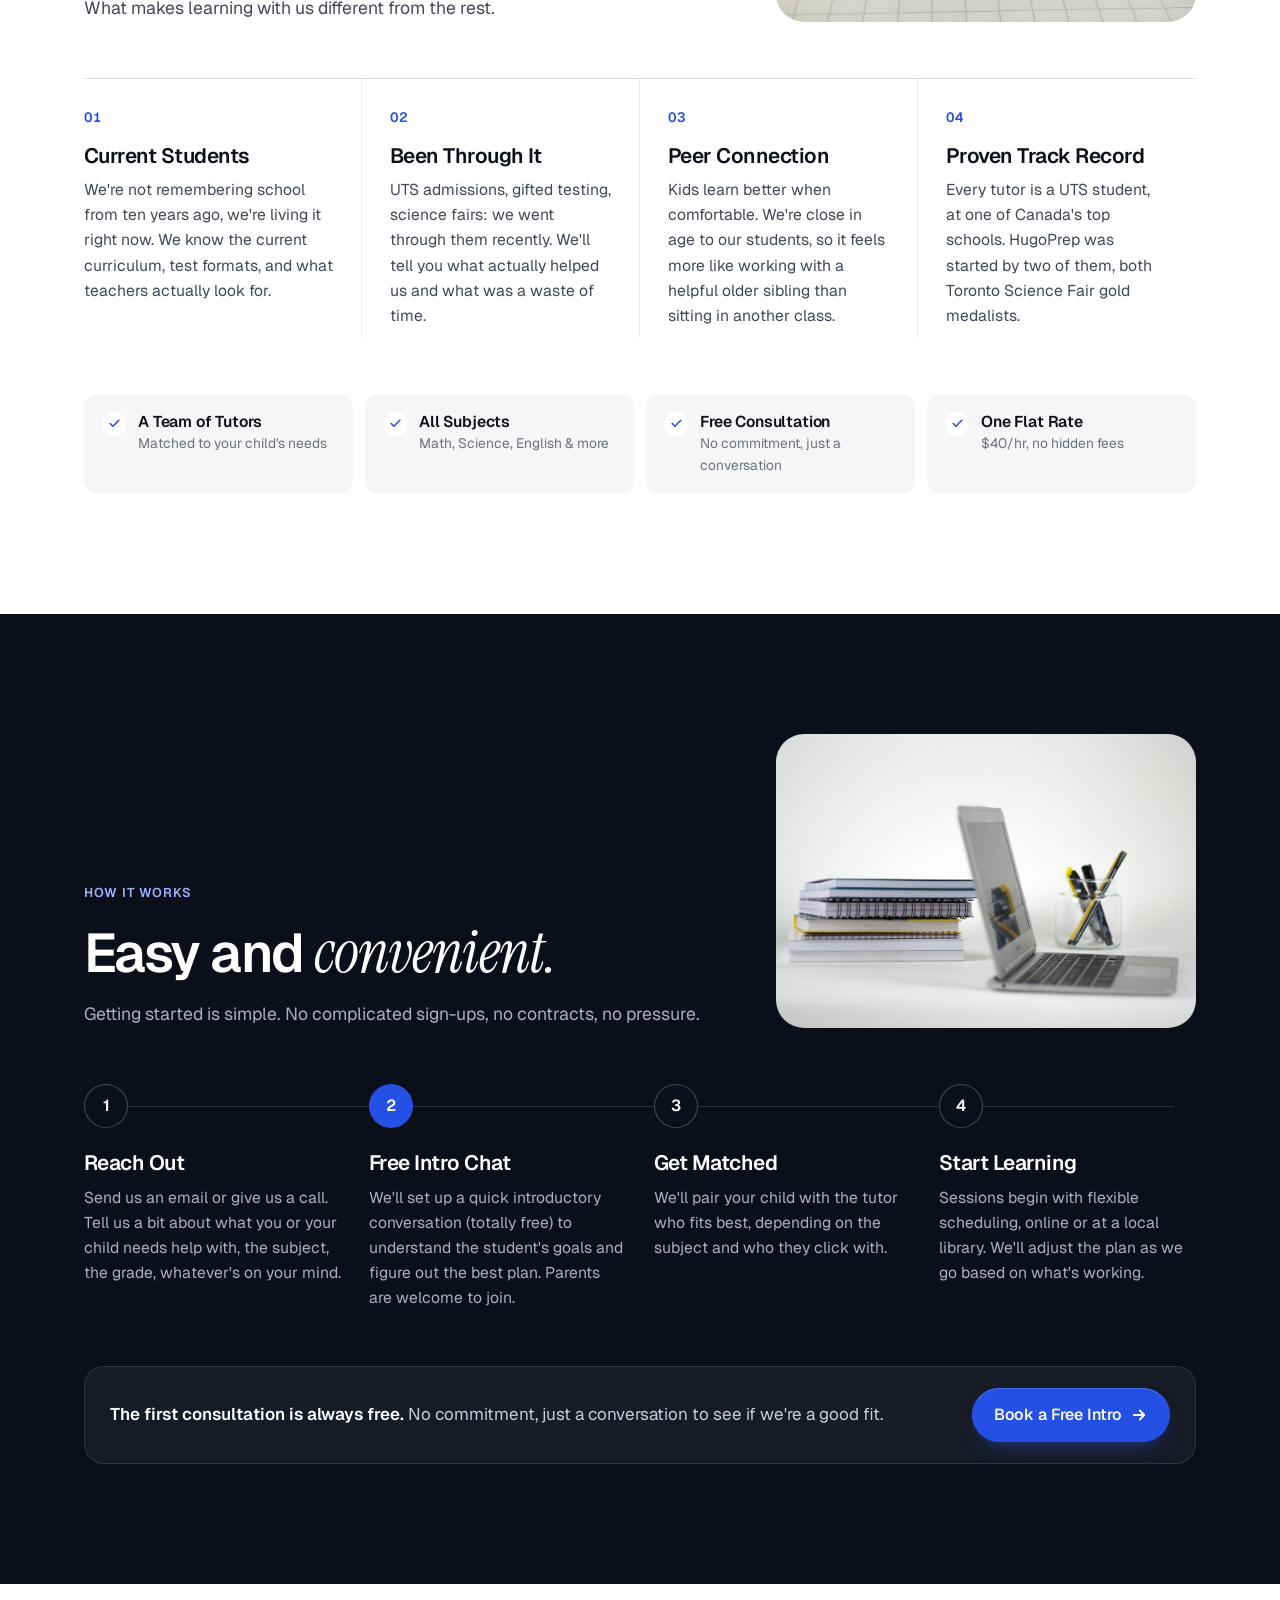
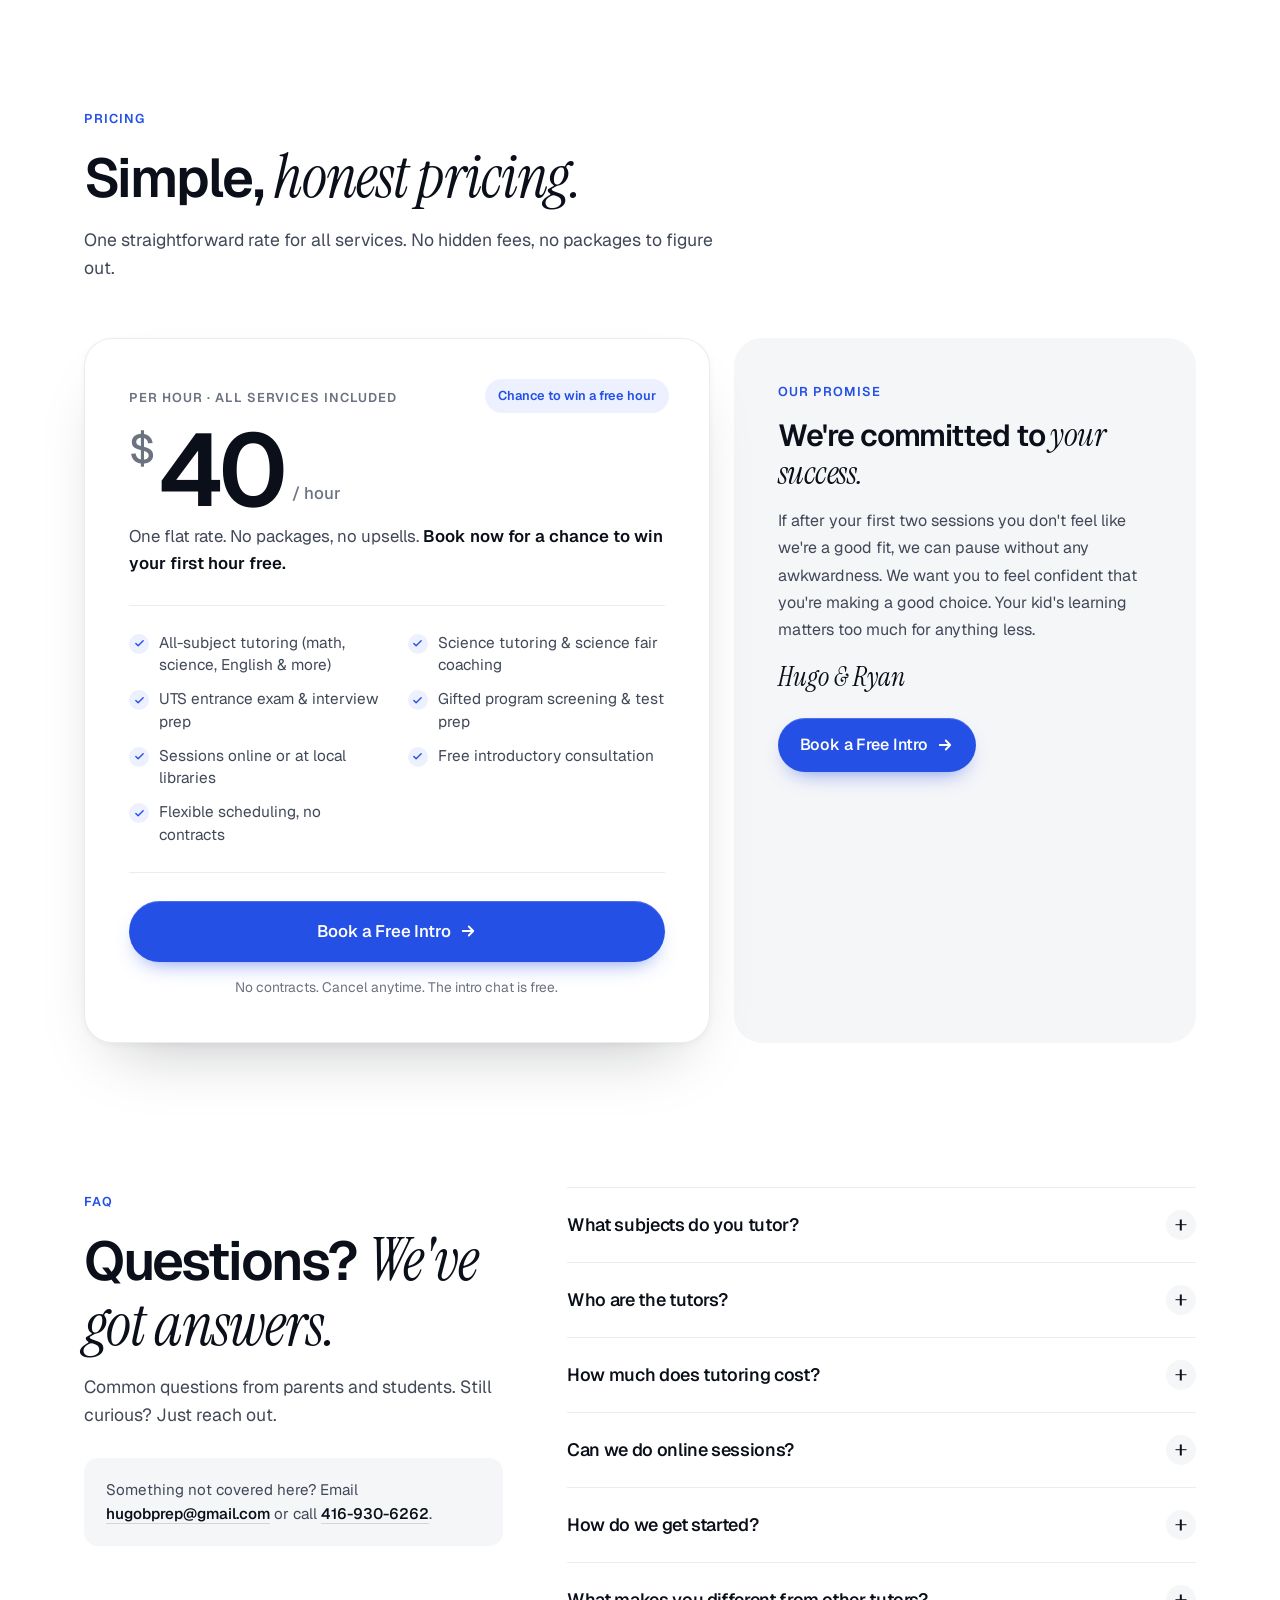
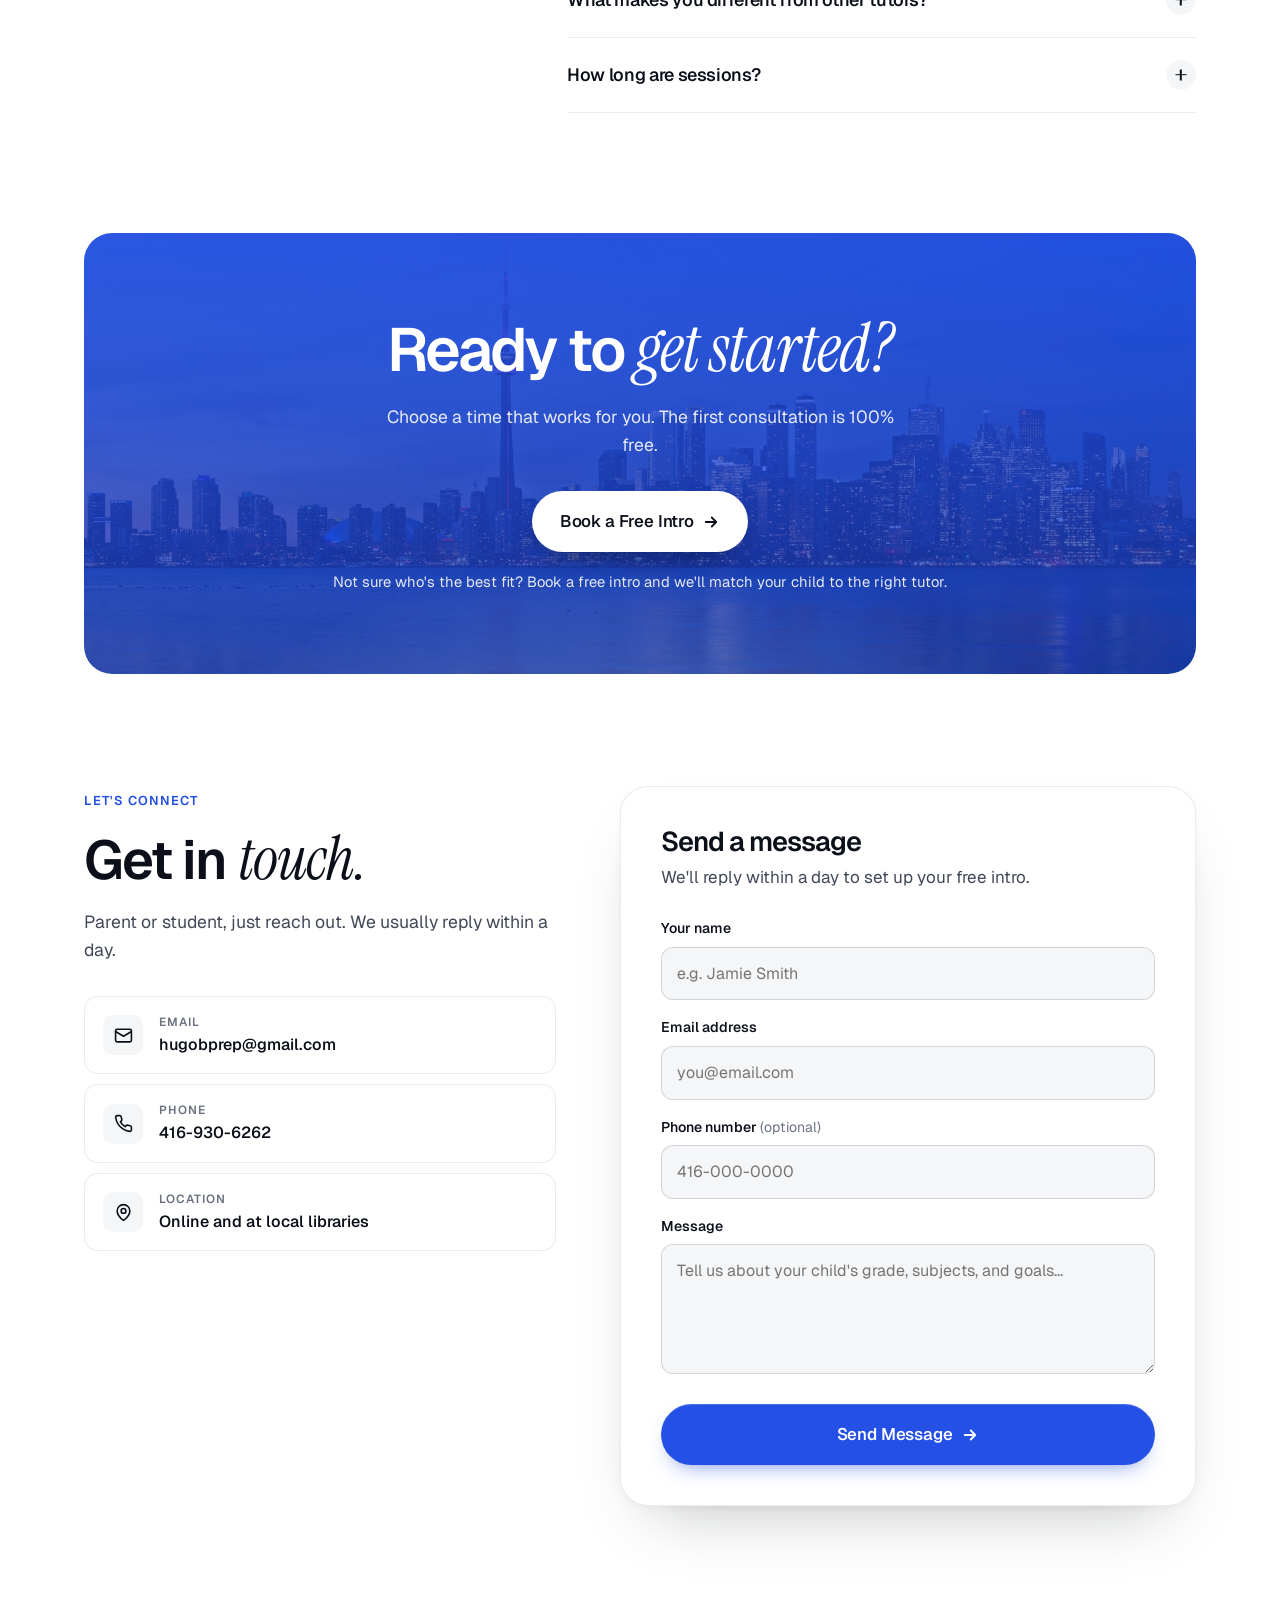
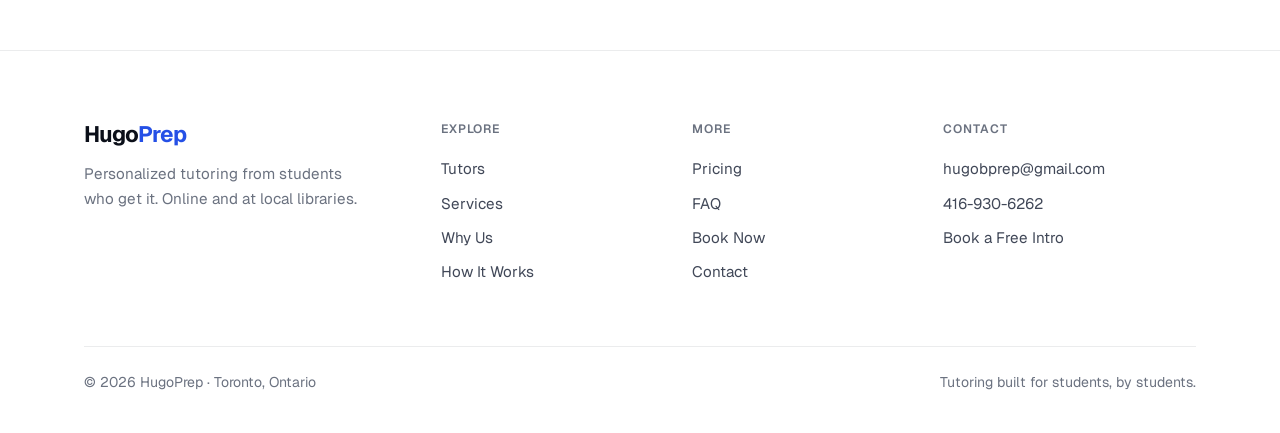
==== commit 700311ce: "Send booking buttons to Calendly, remove login and signup links" ====
--- a/index.html
+++ b/index.html
@@ -427,8 +427,7 @@
       <a href="#contact">Contact</a>
     </nav>
     <div class="nav-cta">
-      <a href="login.html" class="login">Log In</a>
-      <a href="dashboard.html" class="btn btn-cta">Book a Free Intro</a>
+      <a href="https://calendly.com/hugobprep/free-initial-meeting" target="_blank" rel="noopener" class="btn btn-cta">Book a Free Intro</a>
       <button class="hamburger" aria-label="Open menu" aria-expanded="false" id="hamburger"><span></span></button>
     </div>
   </div>
@@ -442,8 +441,7 @@
   <a href="#pricing">Pricing</a>
   <a href="#faq">FAQ</a>
   <a href="#contact">Contact</a>
-  <a href="dashboard.html" class="btn btn-cta">Book a Free Intro</a>
-  <a href="login.html" class="login-m">Log In</a>
+  <a href="https://calendly.com/hugobprep/free-initial-meeting" target="_blank" rel="noopener" class="btn btn-cta">Book a Free Intro</a>
 </nav>
 
 <main>
@@ -459,7 +457,7 @@
       <h1>Tutoring built for students, <span class="serif">by <span class="u">top students.</span></span></h1>
       <p class="lede">We're Hugo and Ryan, two <strong>Grade 9 UTS students</strong> in Toronto and <strong>gold medalists at the 2026 Toronto Science Fair</strong>. We help kids <strong>ages 6 to 14</strong> with schoolwork, big tests like the UTS entrance exam, and science fair projects.</p>
       <div class="hero-cta">
-        <a href="dashboard.html" class="btn btn-cta btn-lg">Book a Free Intro
+        <a href="https://calendly.com/hugobprep/free-initial-meeting" target="_blank" rel="noopener" class="btn btn-cta btn-lg">Book a Free Intro
           <svg viewBox="0 0 24 24" fill="none" stroke="currentColor" stroke-width="2.4" stroke-linecap="round" stroke-linejoin="round"><path d="M5 12h14M13 6l6 6-6 6"/></svg>
         </a>
         <a href="#tutors" class="link-arrow">Meet your tutors</a>
@@ -707,7 +705,7 @@
     </div>
     <div class="how-note rv">
       <p><b>The first consultation is always free.</b> No commitment, just a conversation to see if we're a good fit.</p>
-      <a href="dashboard.html" class="btn btn-cta">Book a Free Intro
+      <a href="https://calendly.com/hugobprep/free-initial-meeting" target="_blank" rel="noopener" class="btn btn-cta">Book a Free Intro
         <svg viewBox="0 0 24 24" fill="none" stroke="currentColor" stroke-width="2.4" stroke-linecap="round" stroke-linejoin="round"><path d="M5 12h14M13 6l6 6-6 6"/></svg>
       </a>
     </div>
@@ -737,7 +735,7 @@
           <li><span class="ck"><svg viewBox="0 0 24 24" fill="none" stroke="currentColor" stroke-width="3" stroke-linecap="round" stroke-linejoin="round"><path d="M20 6 9 17l-5-5"/></svg></span>Free introductory consultation</li>
           <li><span class="ck"><svg viewBox="0 0 24 24" fill="none" stroke="currentColor" stroke-width="3" stroke-linecap="round" stroke-linejoin="round"><path d="M20 6 9 17l-5-5"/></svg></span>Flexible scheduling, no contracts</li>
         </ul>
-        <a href="dashboard.html" class="btn btn-cta btn-lg">Book a Free Intro
+        <a href="https://calendly.com/hugobprep/free-initial-meeting" target="_blank" rel="noopener" class="btn btn-cta btn-lg">Book a Free Intro
           <svg viewBox="0 0 24 24" fill="none" stroke="currentColor" stroke-width="2.4" stroke-linecap="round" stroke-linejoin="round"><path d="M5 12h14M13 6l6 6-6 6"/></svg>
         </a>
         <p class="price-note">No contracts. Cancel anytime. The intro chat is free.</p>
@@ -747,7 +745,7 @@
         <h3>We're committed to <span class="serif">your success.</span></h3>
         <p>If after your first two sessions you don't feel like we're a good fit, we can pause without any awkwardness. We want you to feel confident that you're making a good choice. Your kid's learning matters too much for anything less.</p>
         <div class="sig">Hugo &amp; Ryan</div>
-        <a href="dashboard.html" class="btn btn-cta" style="margin-top:28px">Book a Free Intro
+        <a href="https://calendly.com/hugobprep/free-initial-meeting" target="_blank" rel="noopener" class="btn btn-cta" style="margin-top:28px">Book a Free Intro
           <svg viewBox="0 0 24 24" fill="none" stroke="currentColor" stroke-width="2.4" stroke-linecap="round" stroke-linejoin="round"><path d="M5 12h14M13 6l6 6-6 6"/></svg>
         </a>
       </div>
@@ -781,7 +779,7 @@
   <div class="band rv">
     <h2>Ready to <span class="serif">get started?</span></h2>
     <p>Choose a time that works for you. The first consultation is 100% free.</p>
-    <a href="dashboard.html" class="btn btn-lg">Book a Free Intro
+    <a href="https://calendly.com/hugobprep/free-initial-meeting" target="_blank" rel="noopener" class="btn btn-lg">Book a Free Intro
       <svg viewBox="0 0 24 24" fill="none" stroke="currentColor" stroke-width="2.4" stroke-linecap="round" stroke-linejoin="round"><path d="M5 12h14M13 6l6 6-6 6"/></svg>
     </a>
     <div class="foot">Not sure who's the best fit? Book a free intro and we'll match your child to the right tutor.</div>
@@ -860,8 +858,7 @@
         <h4>Contact</h4>
         <a href="mailto:hugobprep@gmail.com">hugobprep@gmail.com</a>
         <a href="tel:+14169306262">416-930-6262</a>
-        <a href="dashboard.html">Book a Free Intro</a>
-        <a href="login.html">Log In</a>
+        <a href="https://calendly.com/hugobprep/free-initial-meeting" target="_blank" rel="noopener">Book a Free Intro</a>
       </div>
     </div>
     <div class="foot-bottom">
@@ -874,7 +871,7 @@
 <!-- MOBILE STICKY CTA -->
 <div class="mbar" id="mbar">
   <div class="mp"><b>$40/hr</b>Chance to win a free hour</div>
-  <a href="dashboard.html" class="btn btn-cta">Book a Free Intro</a>
+  <a href="https://calendly.com/hugobprep/free-initial-meeting" target="_blank" rel="noopener" class="btn btn-cta">Book a Free Intro</a>
 </div>
 
 <script>
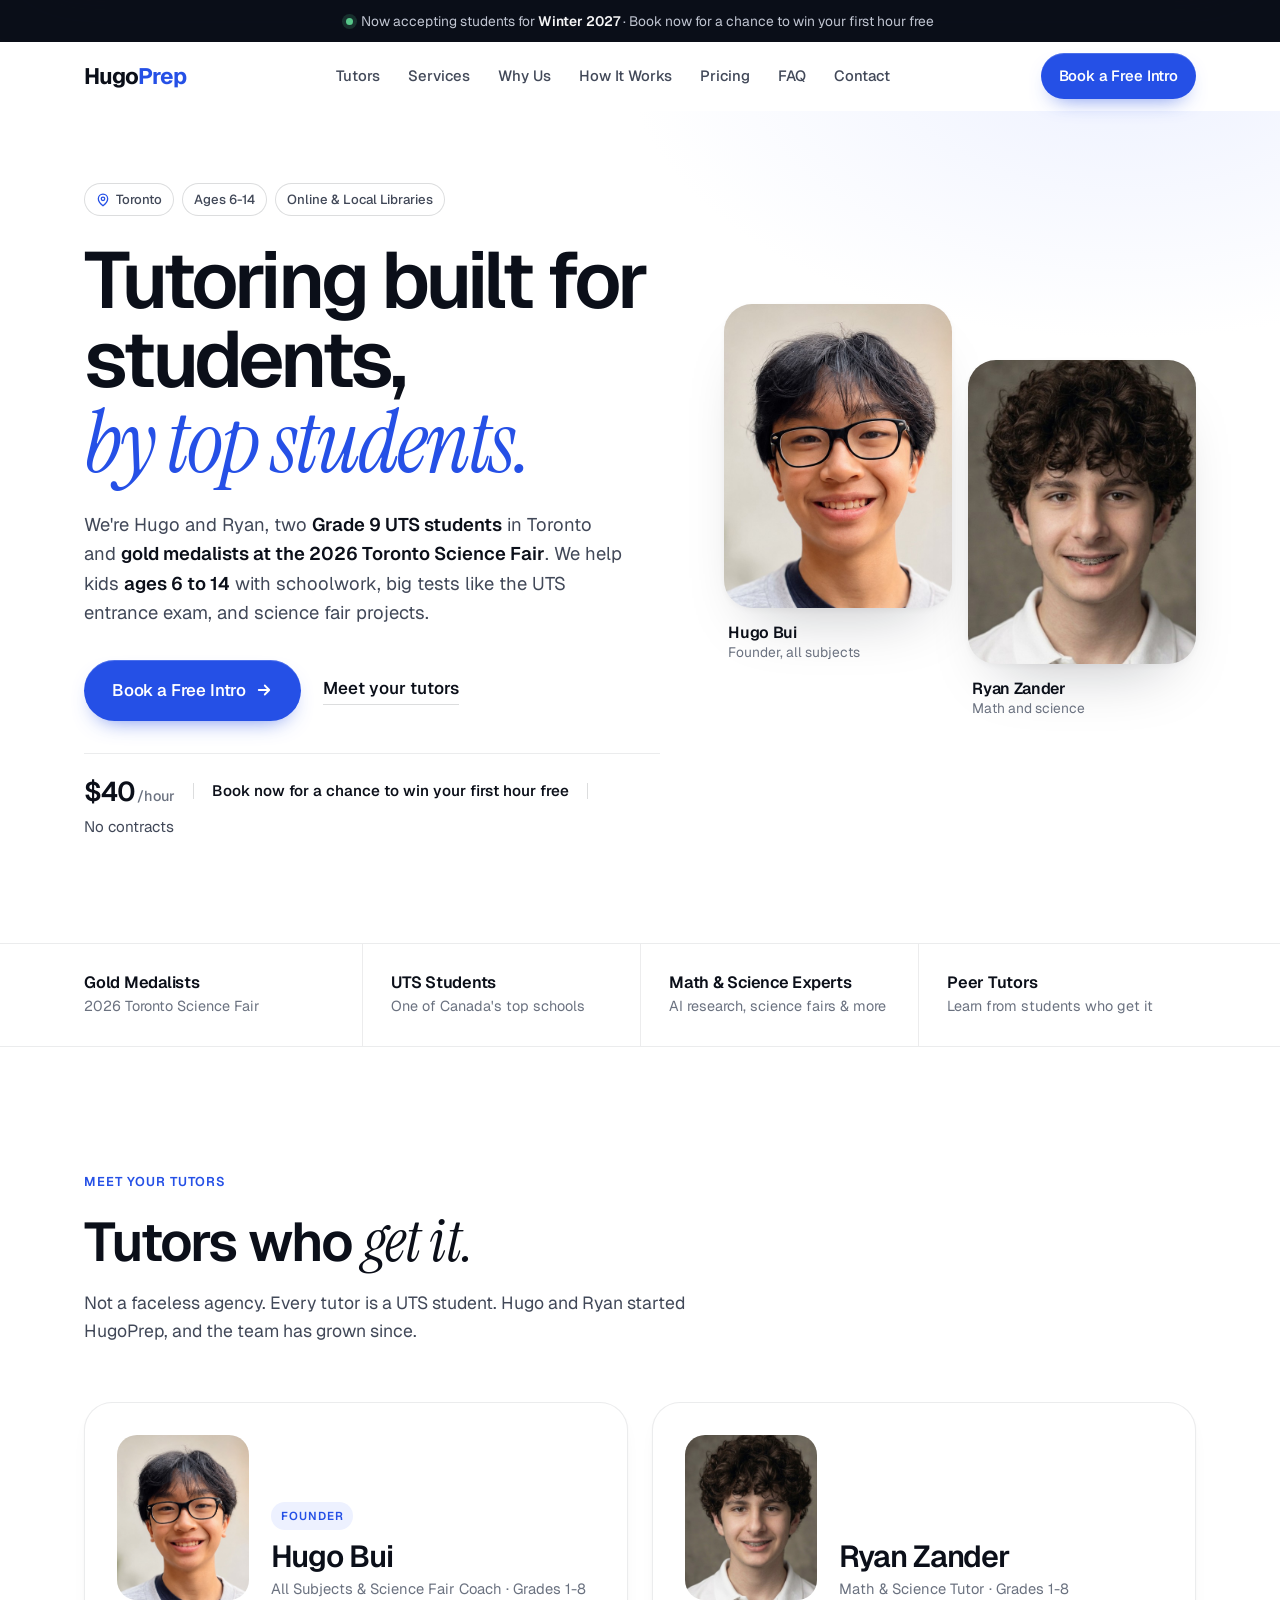
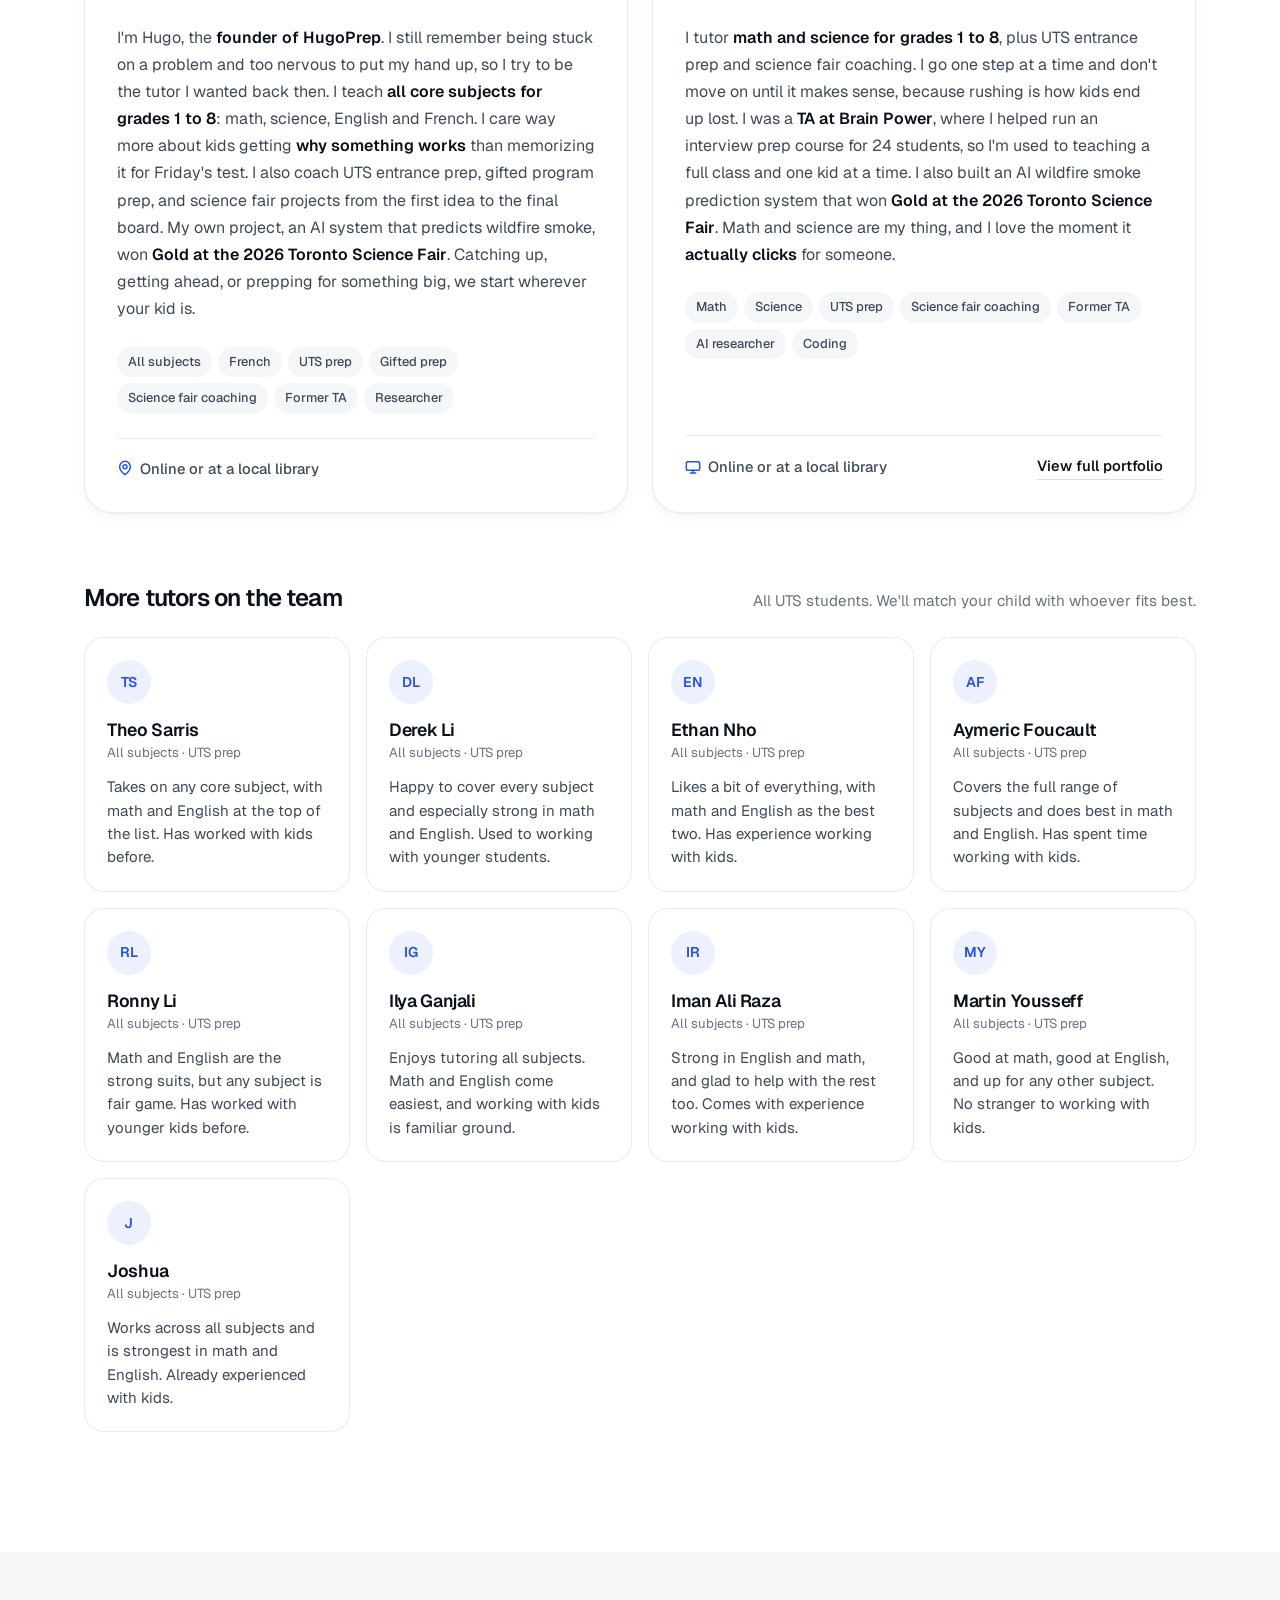
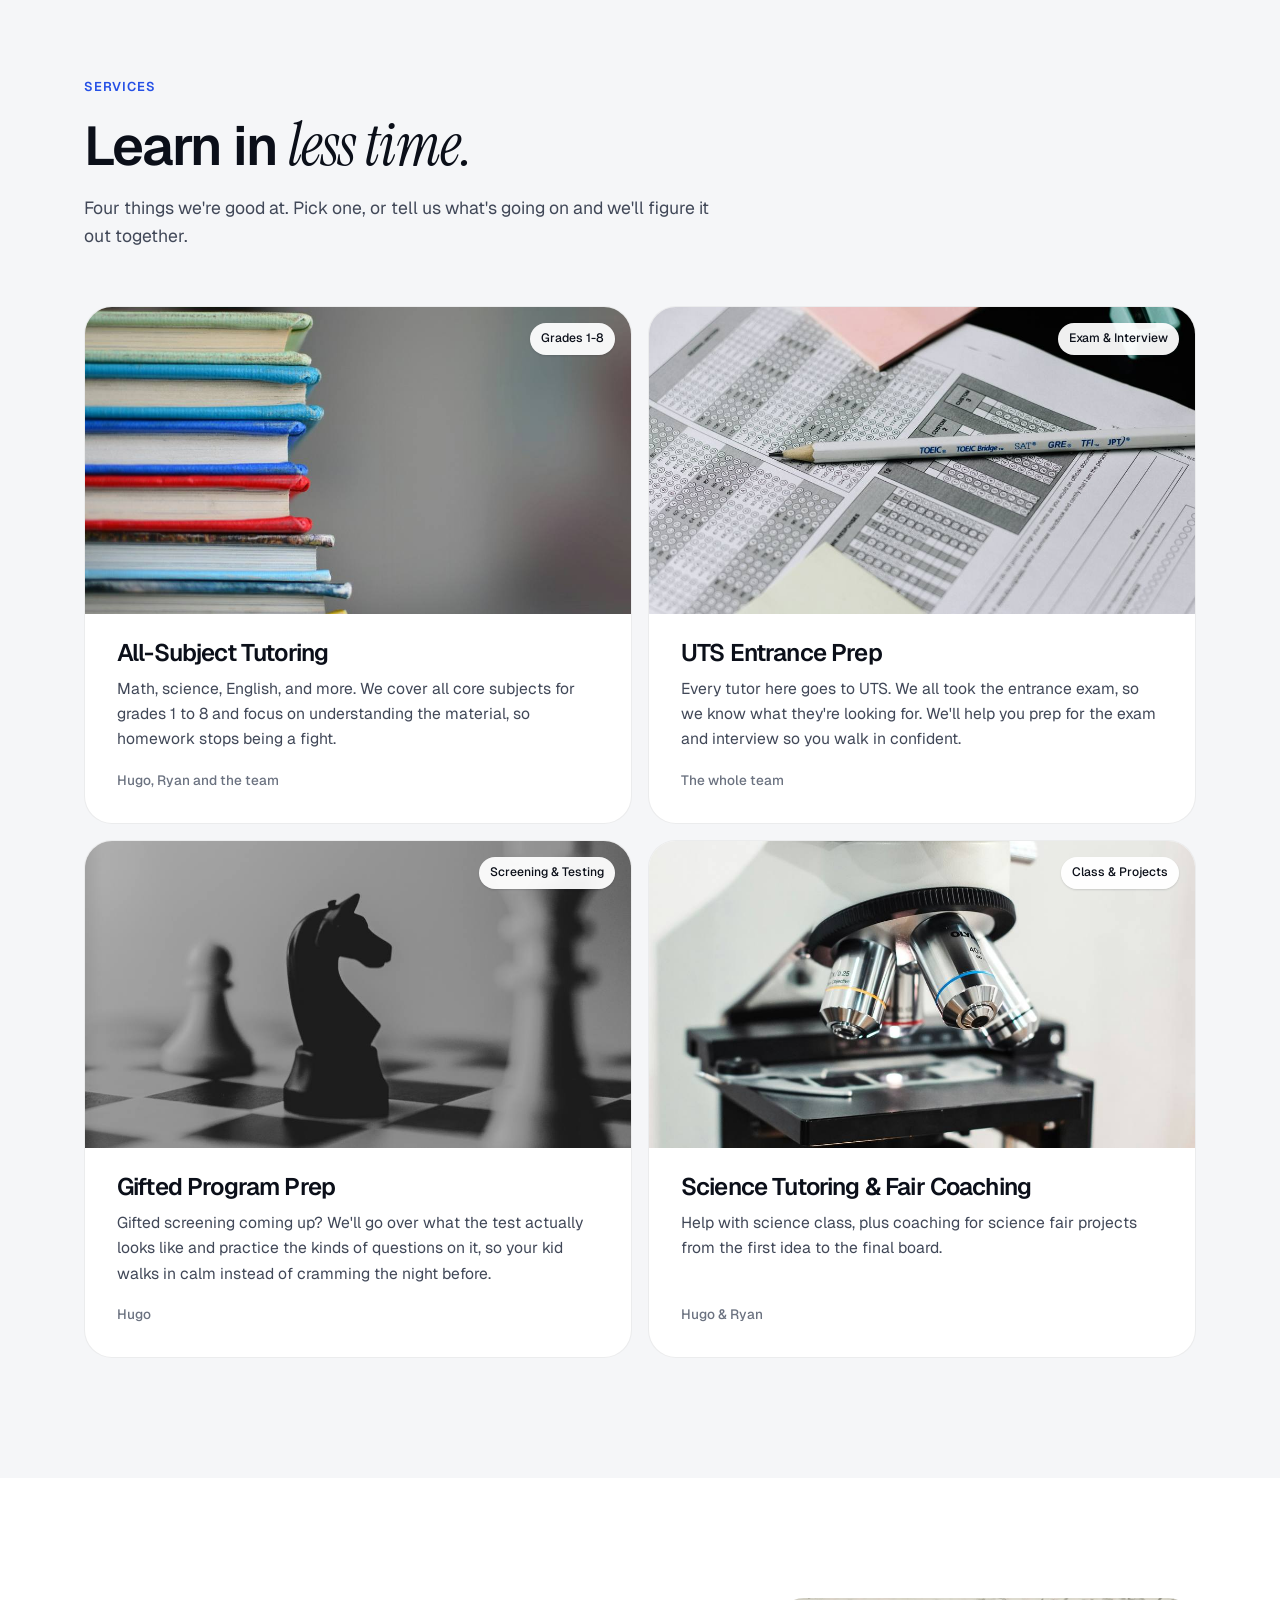
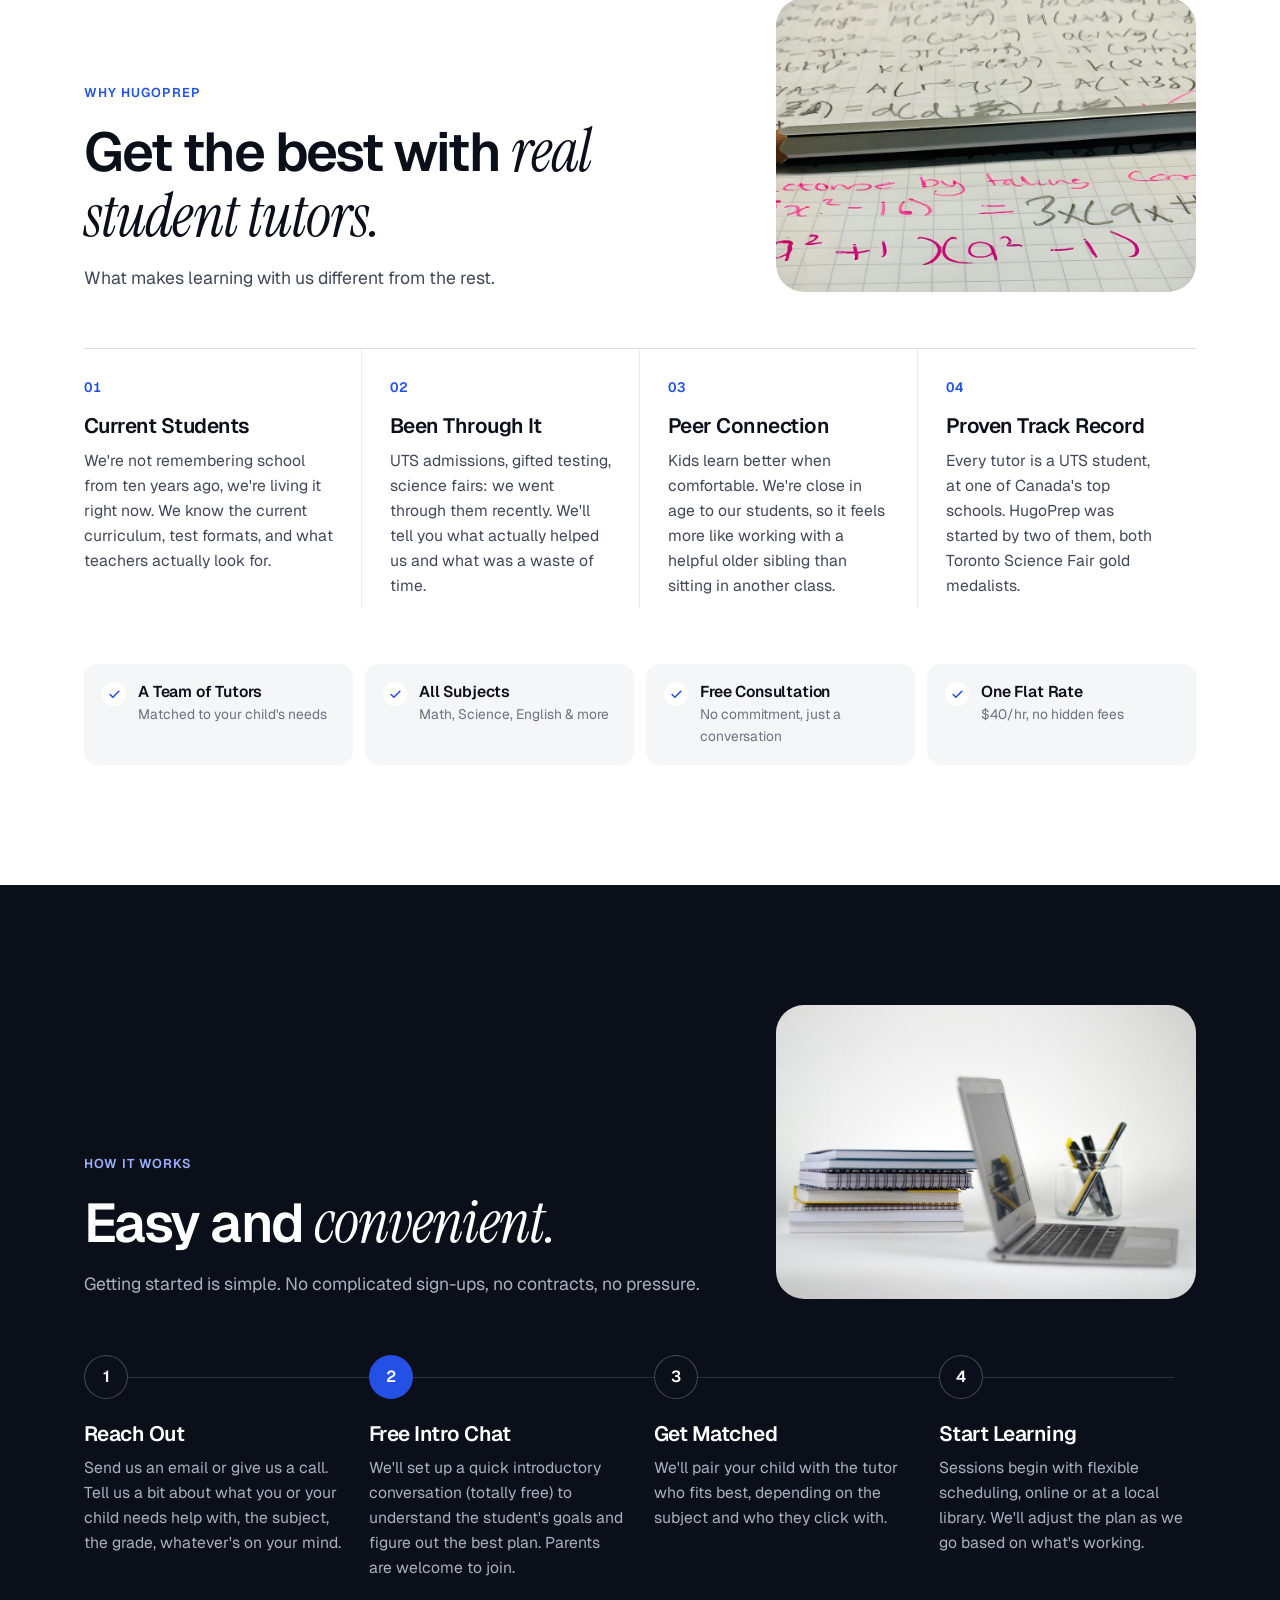
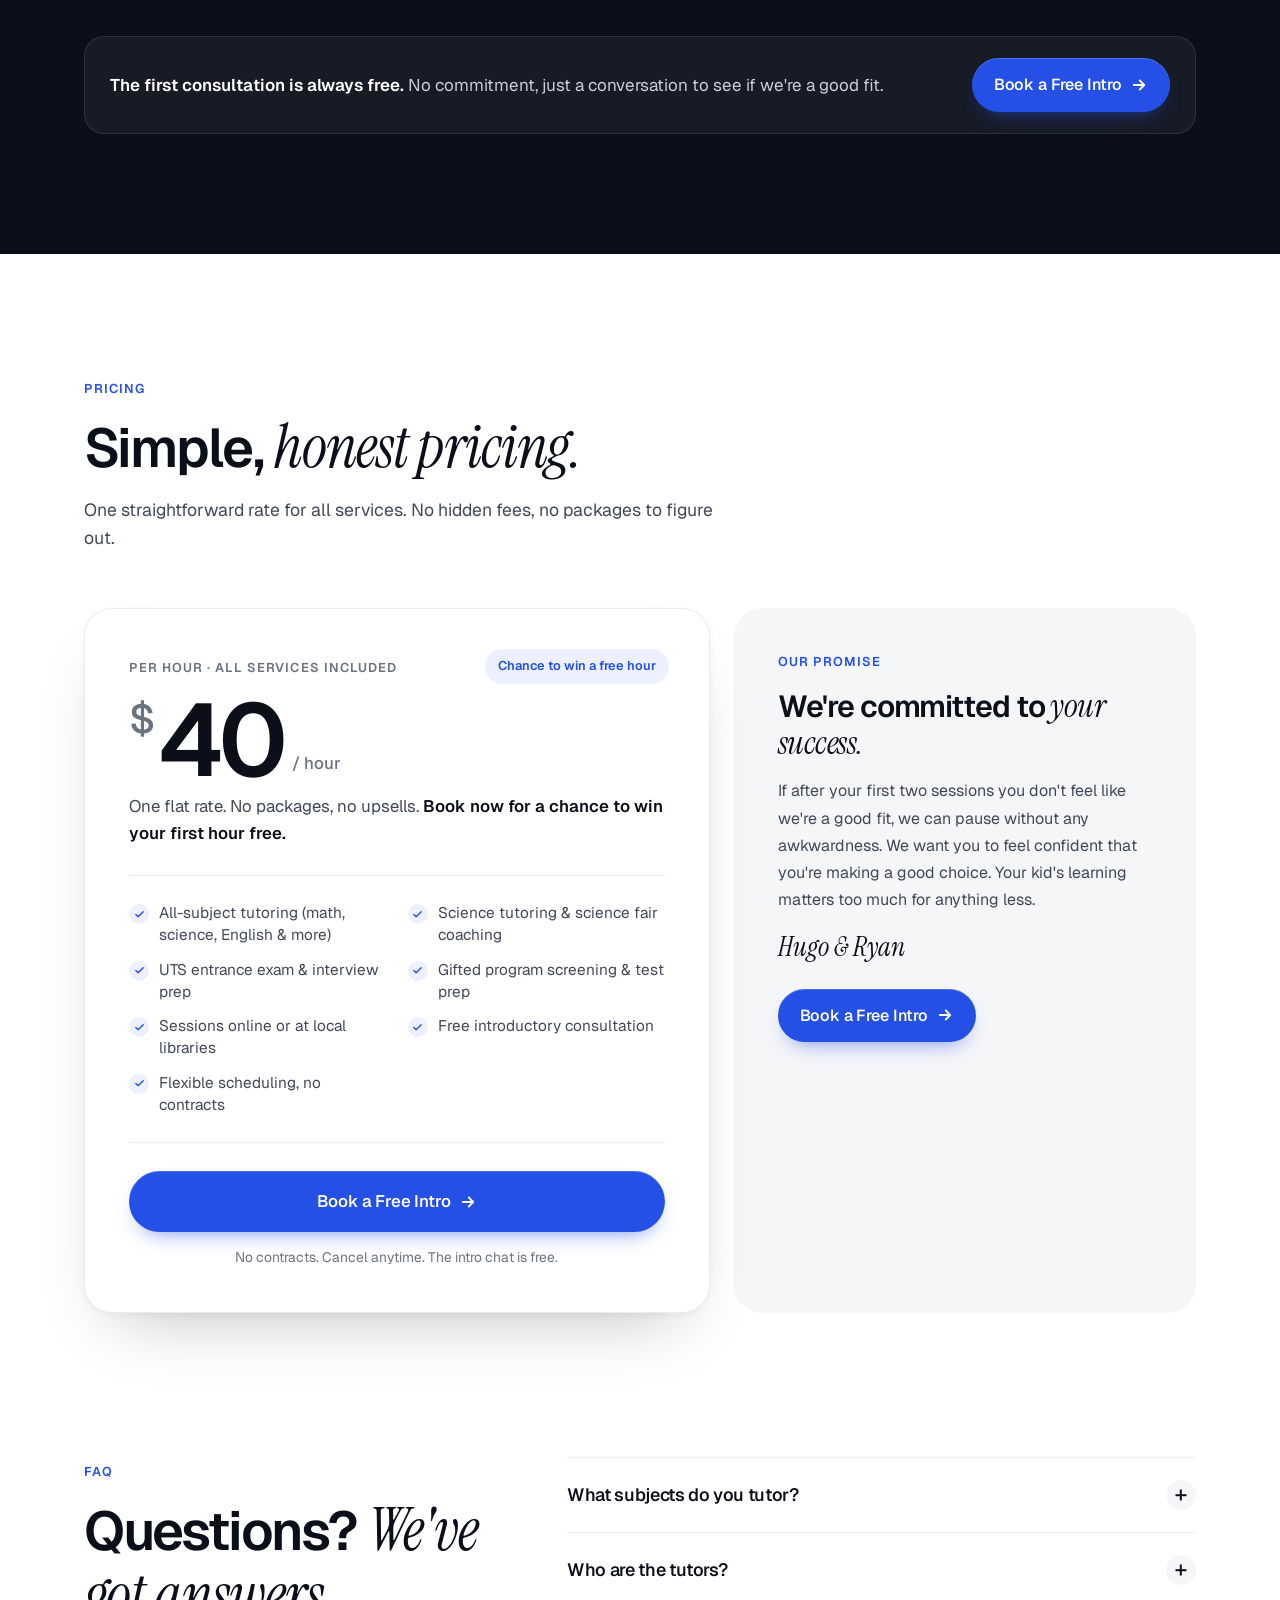
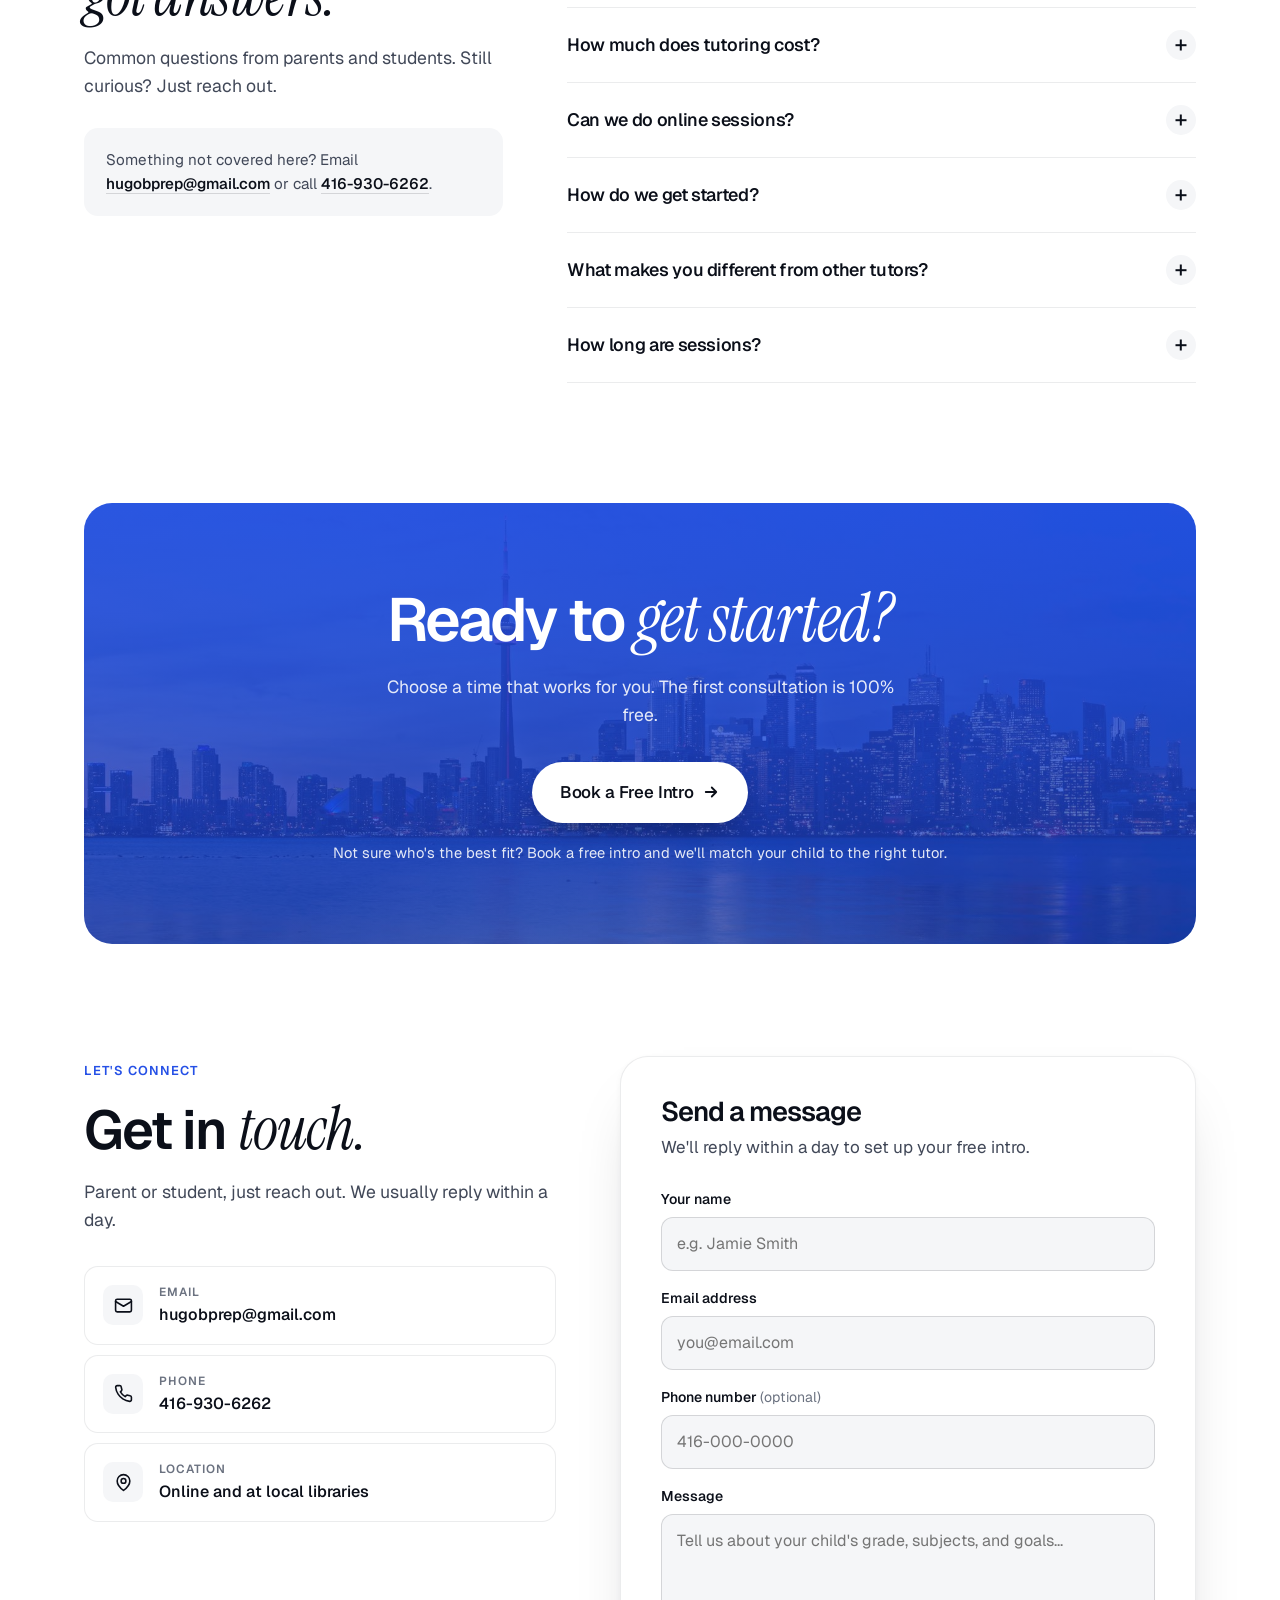
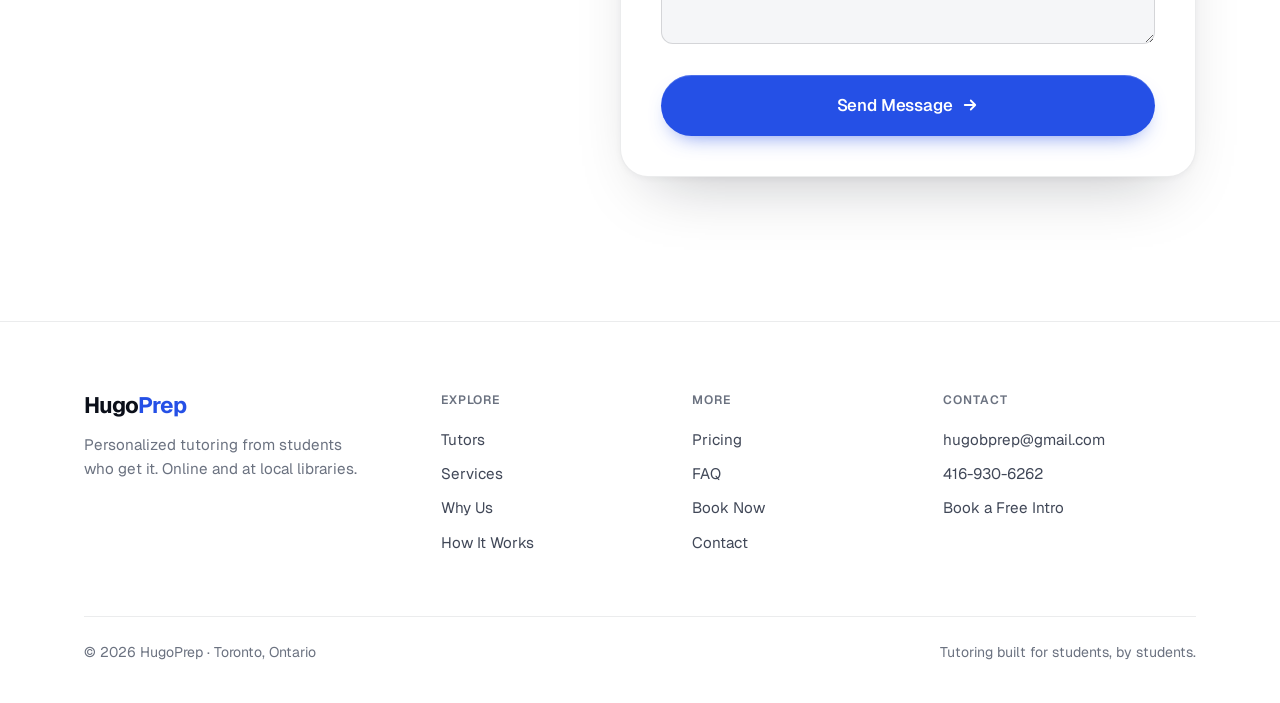
==== commit 22ed8fc9: "Add Joshua to the tutor team" ====
--- a/index.html
+++ b/index.html
@@ -615,6 +615,14 @@
           <p>Good at math, good at English, and up for any other subject. No stranger to working with kids.</p>
         </div>
       </article>
+      <article class="mate rv">
+        <div class="av" aria-hidden="true">J</div>
+        <div>
+          <h4>Joshua</h4>
+          <div class="sub">All subjects · UTS prep</div>
+          <p>Works across all subjects and is strongest in math and English. Already experienced with kids.</p>
+        </div>
+      </article>
     </div>
   </div>
 </section>
@@ -764,7 +772,7 @@
     </div>
     <div class="faq-list rv d1">
       <details><summary>What subjects do you tutor?<span class="pm" aria-hidden="true"></span></summary><div class="faq-a">We cover all core subjects for grades 1-8: math, science, English, and French. On top of that, we offer specialized prep for the UTS entrance exam, gifted program testing, and science fair projects. Hugo covers every subject; Ryan focuses on math and science.</div></details>
-      <details><summary>Who are the tutors?<span class="pm" aria-hidden="true"></span></summary><div class="faq-a">HugoPrep was started by Hugo Bui and Ryan Zander, two Grade 9 students at UTS (one of Canada's top schools) and gold medalists at the 2026 Toronto Science Fair. The team now has eight more tutors, all UTS students who also tutor UTS entrance prep. They're listed in the Tutors section. Because we're current students, we teach the exact curriculum and admissions processes your child is facing right now.</div></details>
+      <details><summary>Who are the tutors?<span class="pm" aria-hidden="true"></span></summary><div class="faq-a">HugoPrep was started by Hugo Bui and Ryan Zander, two Grade 9 students at UTS (one of Canada's top schools) and gold medalists at the 2026 Toronto Science Fair. The team now has nine more tutors, all UTS students who also tutor UTS entrance prep. They're listed in the Tutors section. Because we're current students, we teach the exact curriculum and admissions processes your child is facing right now.</div></details>
       <details><summary>How much does tutoring cost?<span class="pm" aria-hidden="true"></span></summary><div class="faq-a">A flat $40 per hour for everything: regular tutoring, UTS prep, gifted prep, and science fair coaching all cost the same. The intro consultation is free, and there are no contracts or hidden fees. Book now for a chance to win your first hour free.</div></details>
       <details><summary>Can we do online sessions?<span class="pm" aria-hidden="true"></span></summary><div class="faq-a">Absolutely. Sessions run online or in person at local libraries, whichever works best for your family's schedule and location.</div></details>
       <details><summary>How do we get started?<span class="pm" aria-hidden="true"></span></summary><div class="faq-a">Book a free intro on our scheduling page, or send a message using the form below. We'll set up a quick intro chat, learn about your child's goals, match them with the right tutor, and book the first session.</div></details>
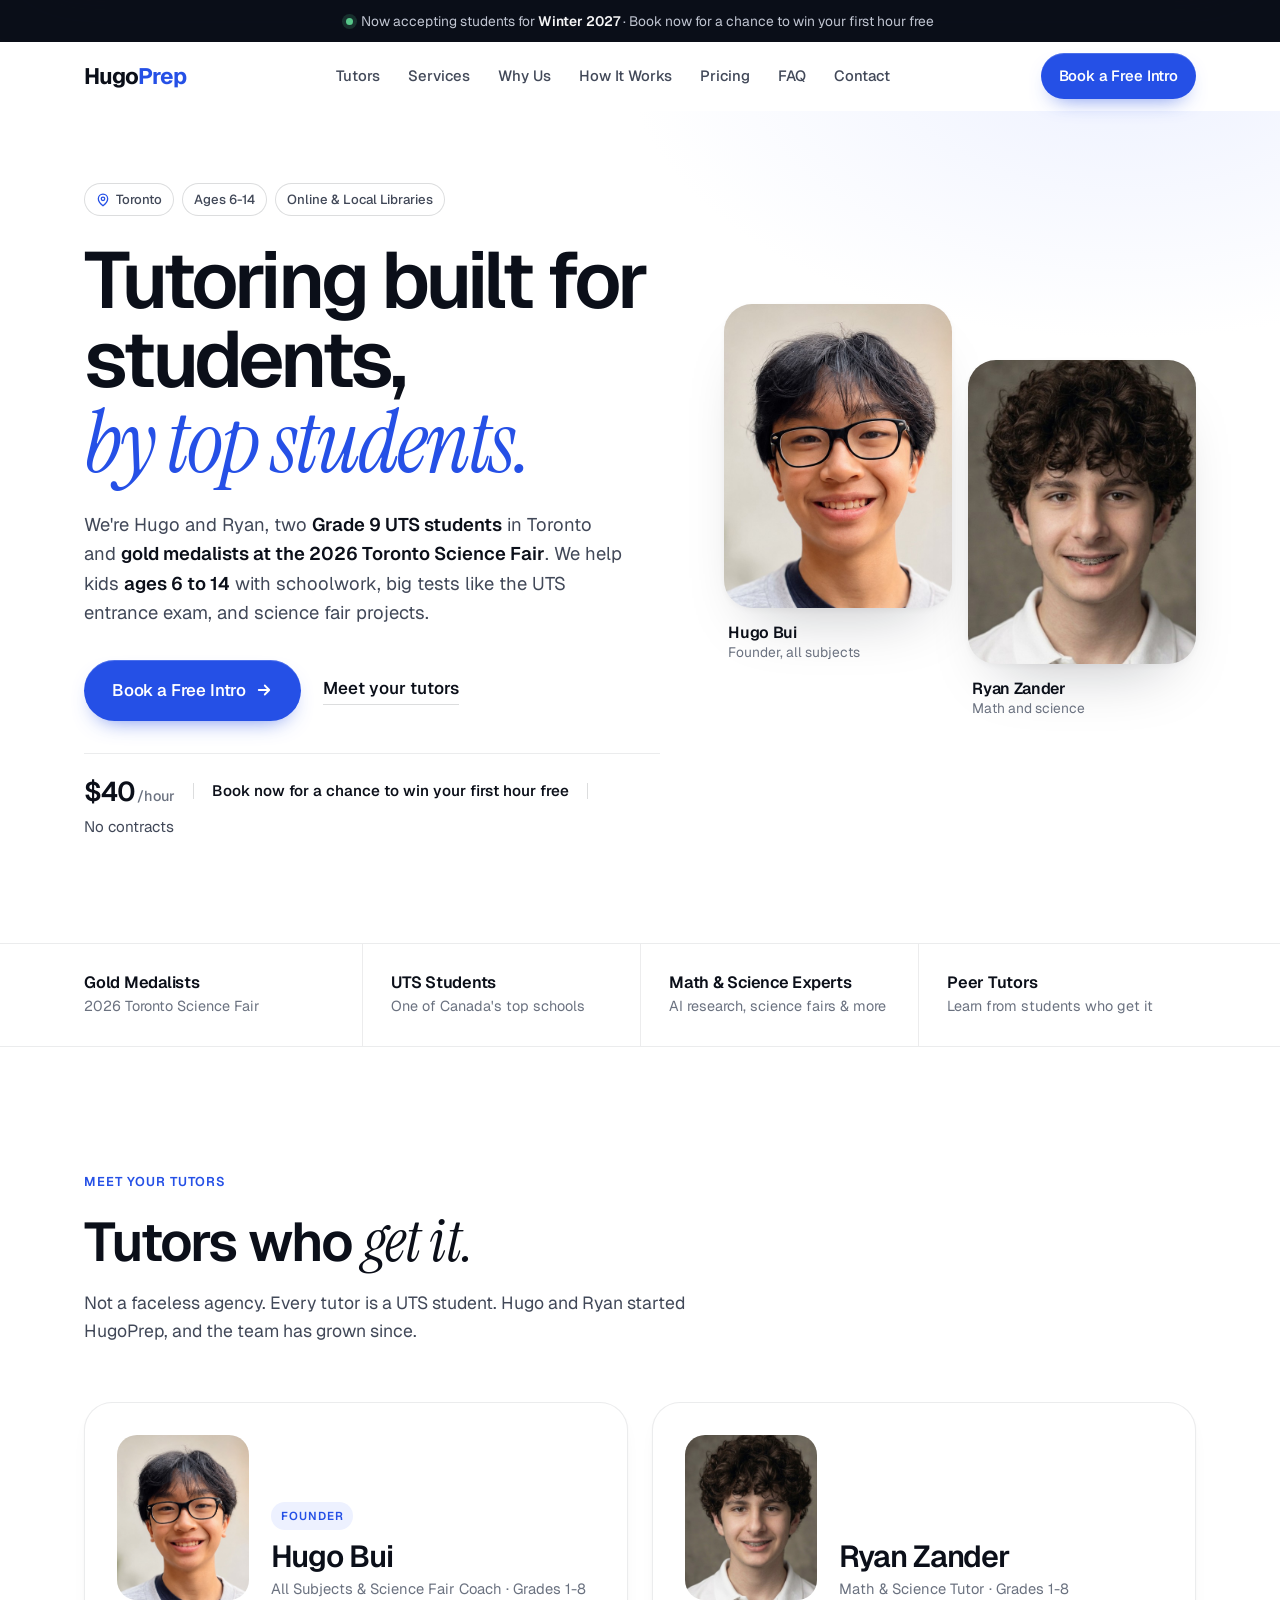
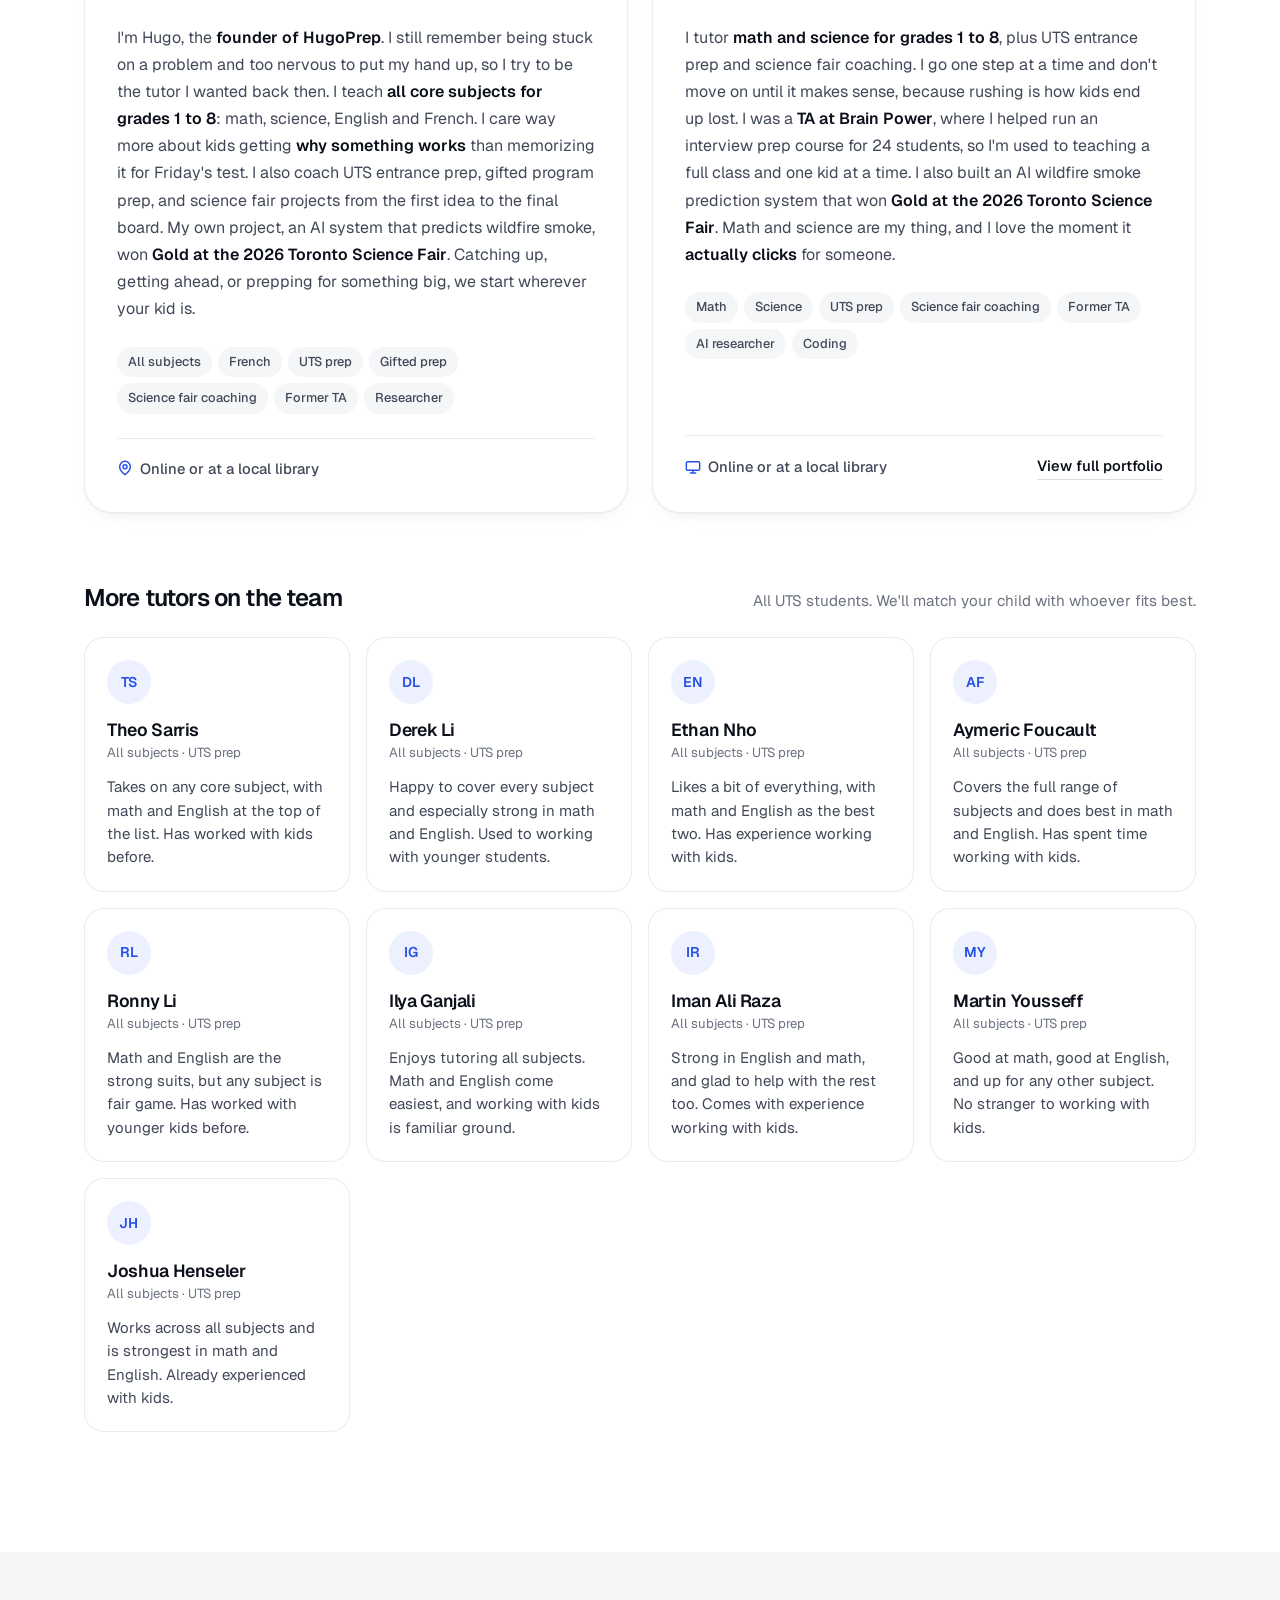
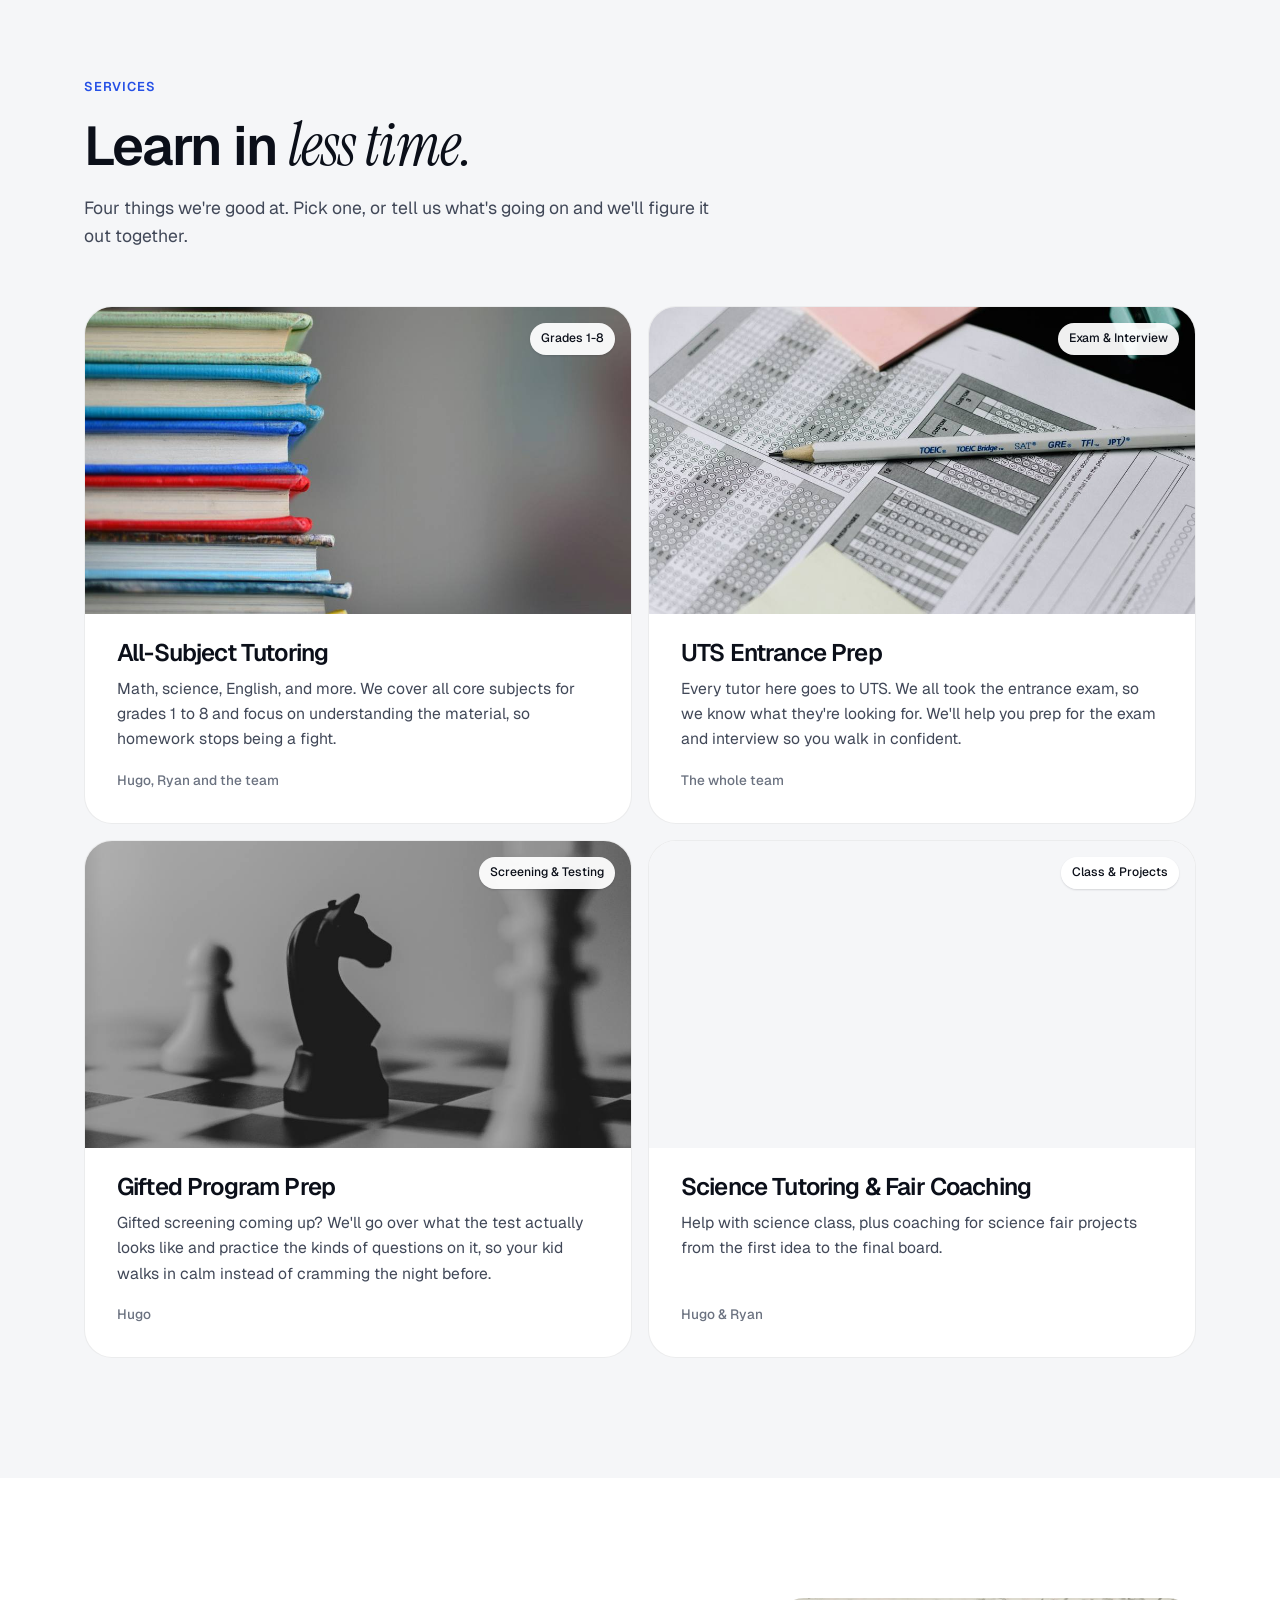
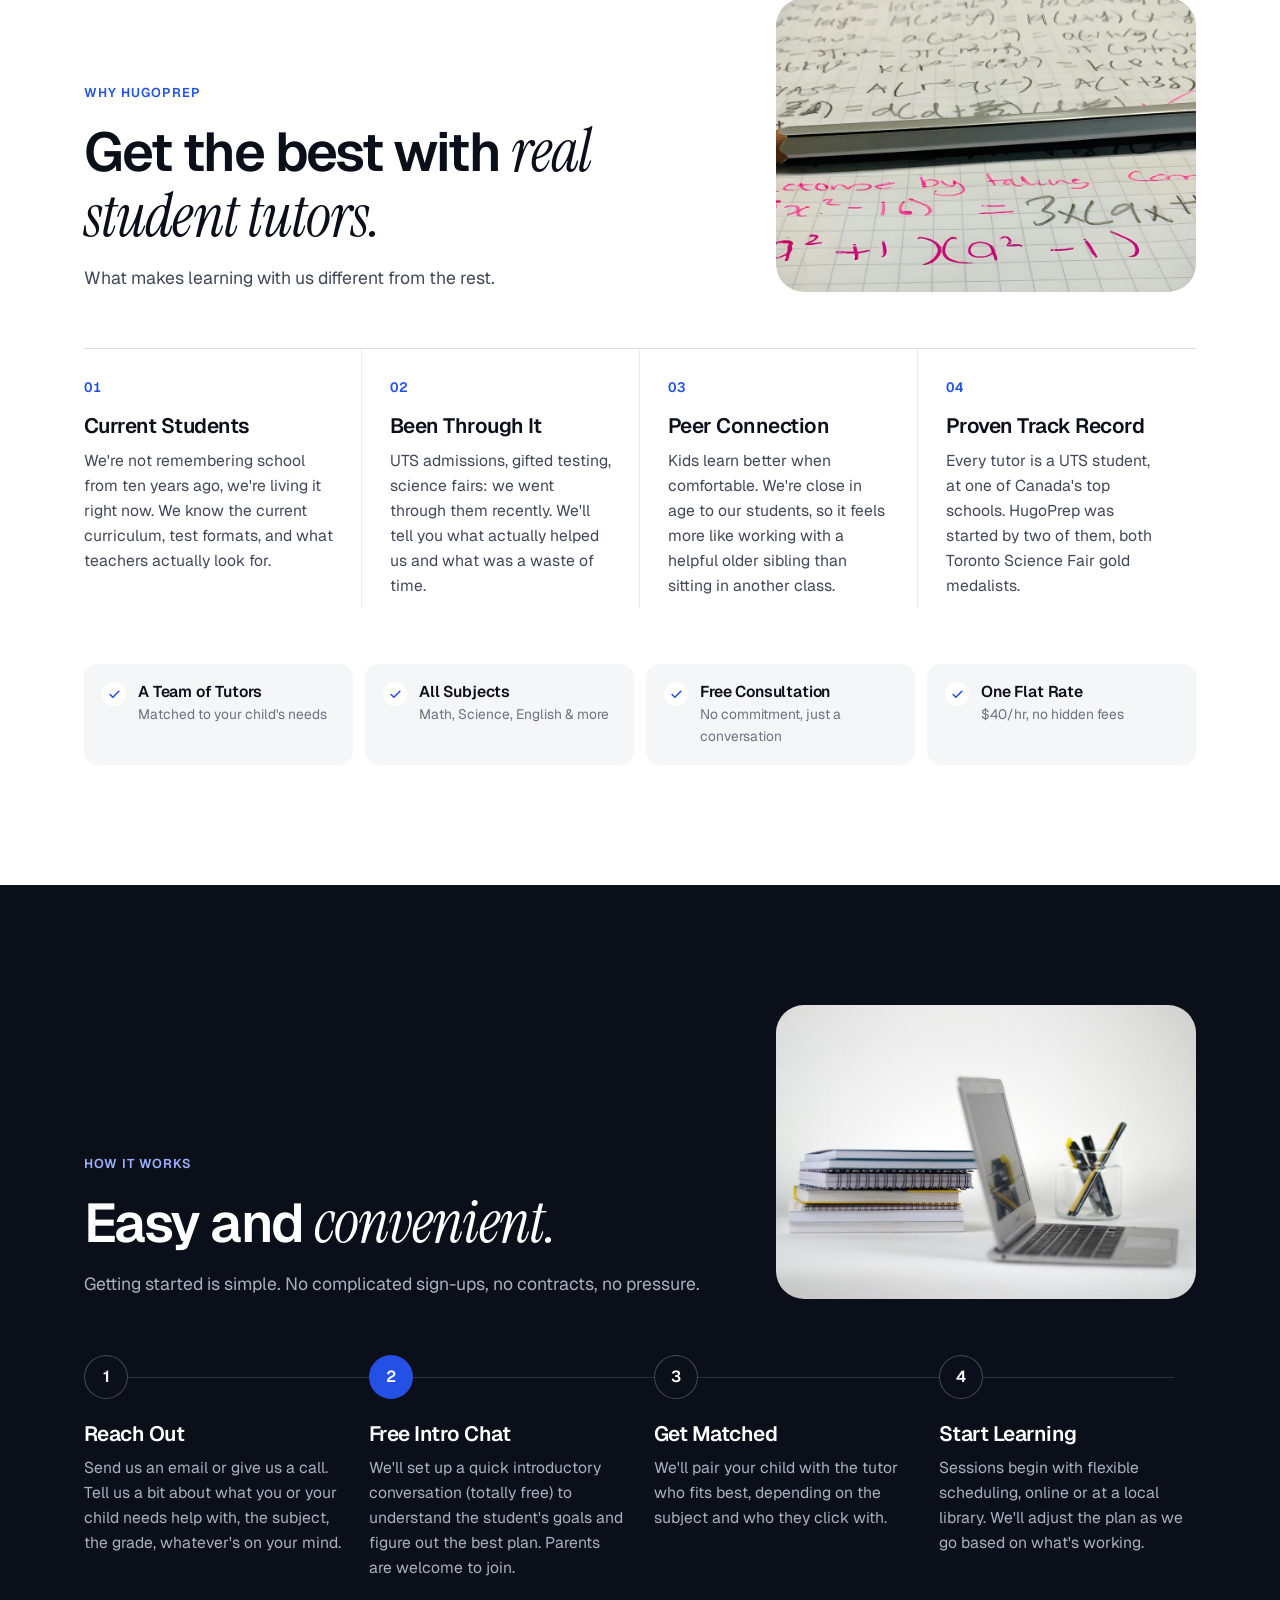
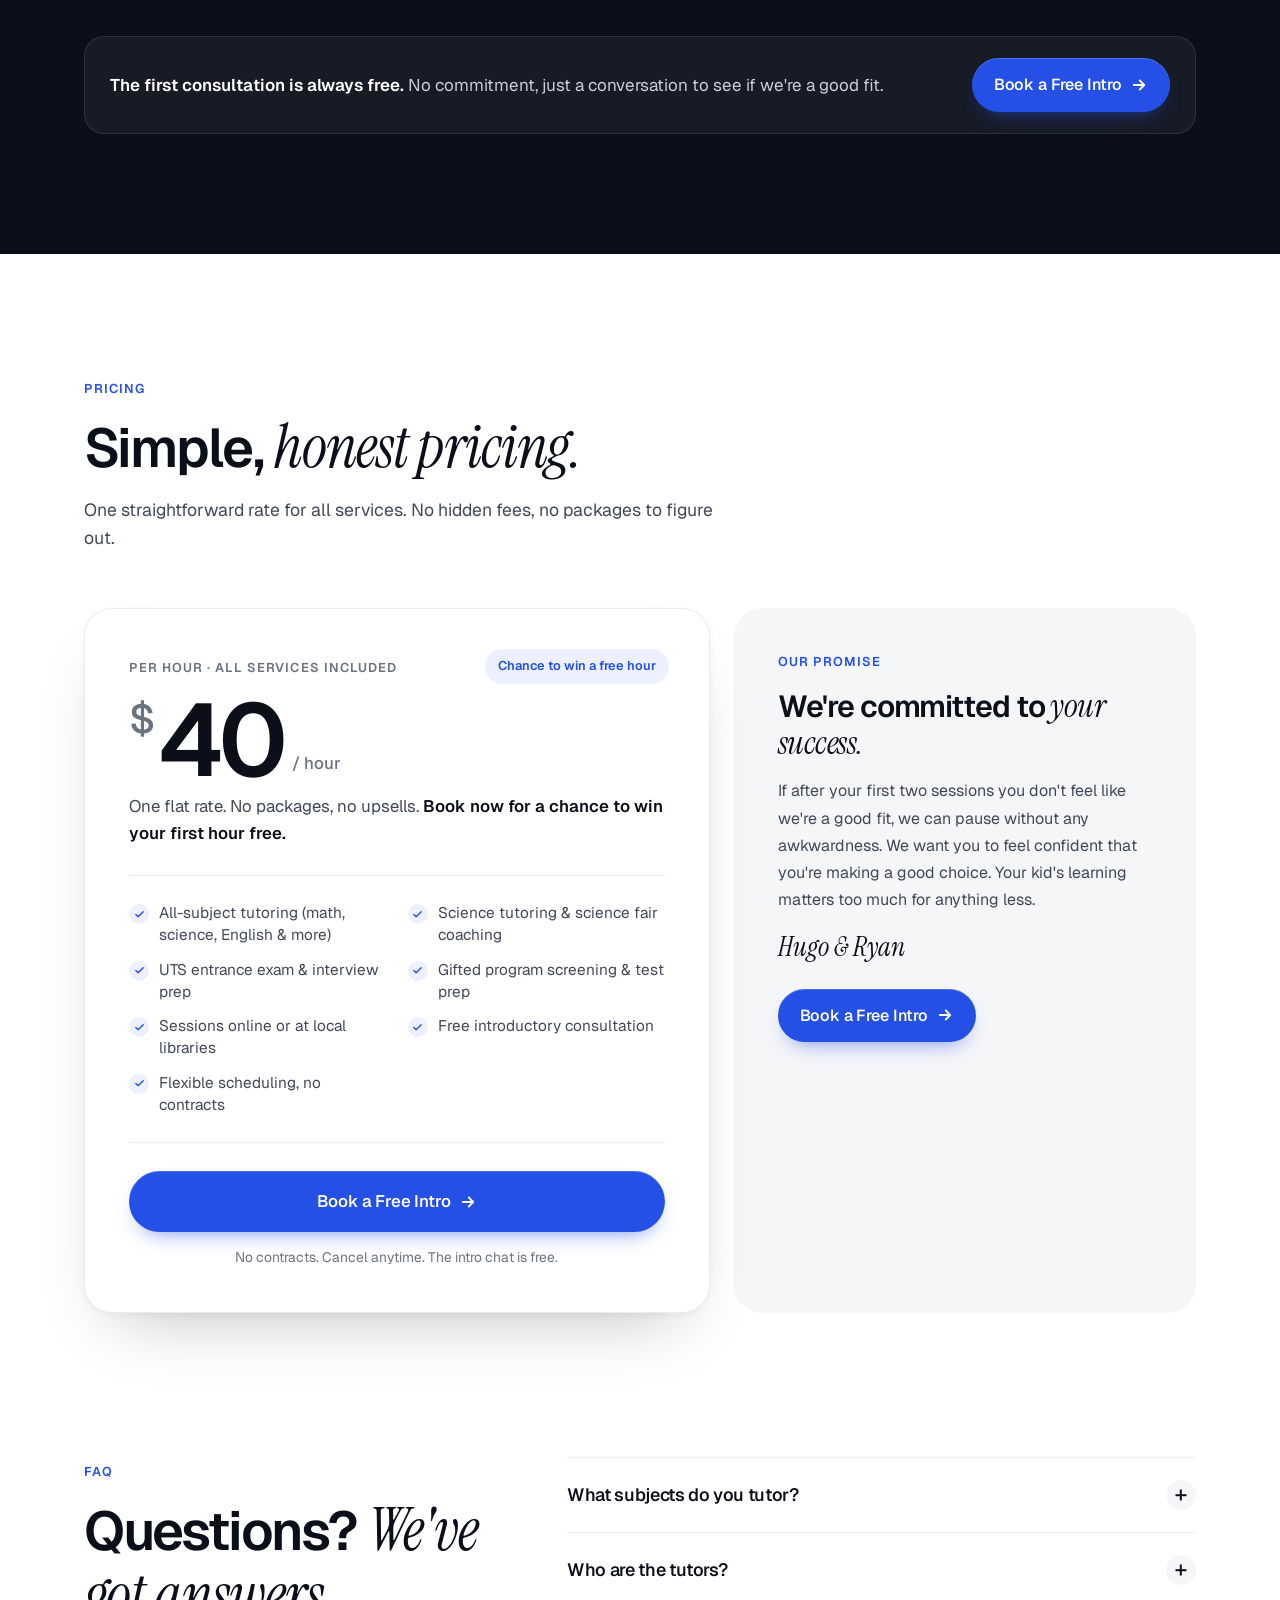
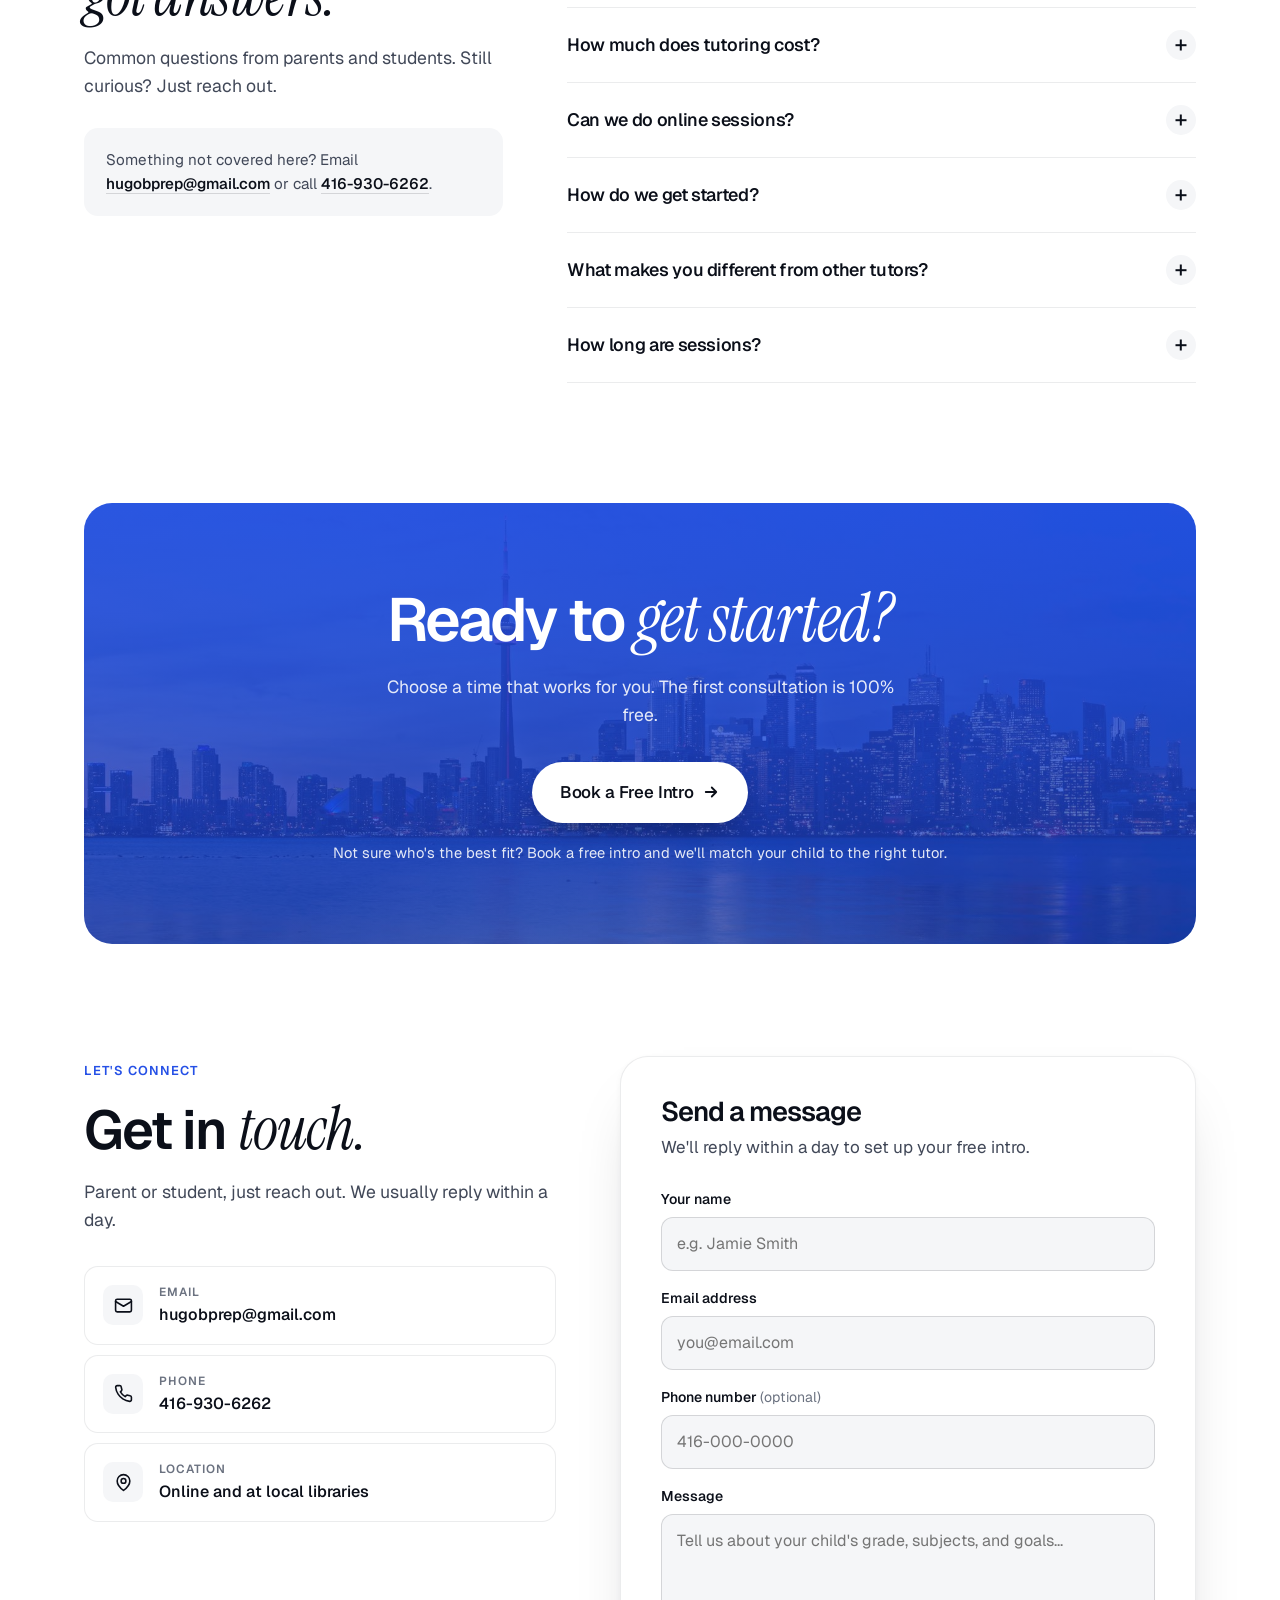
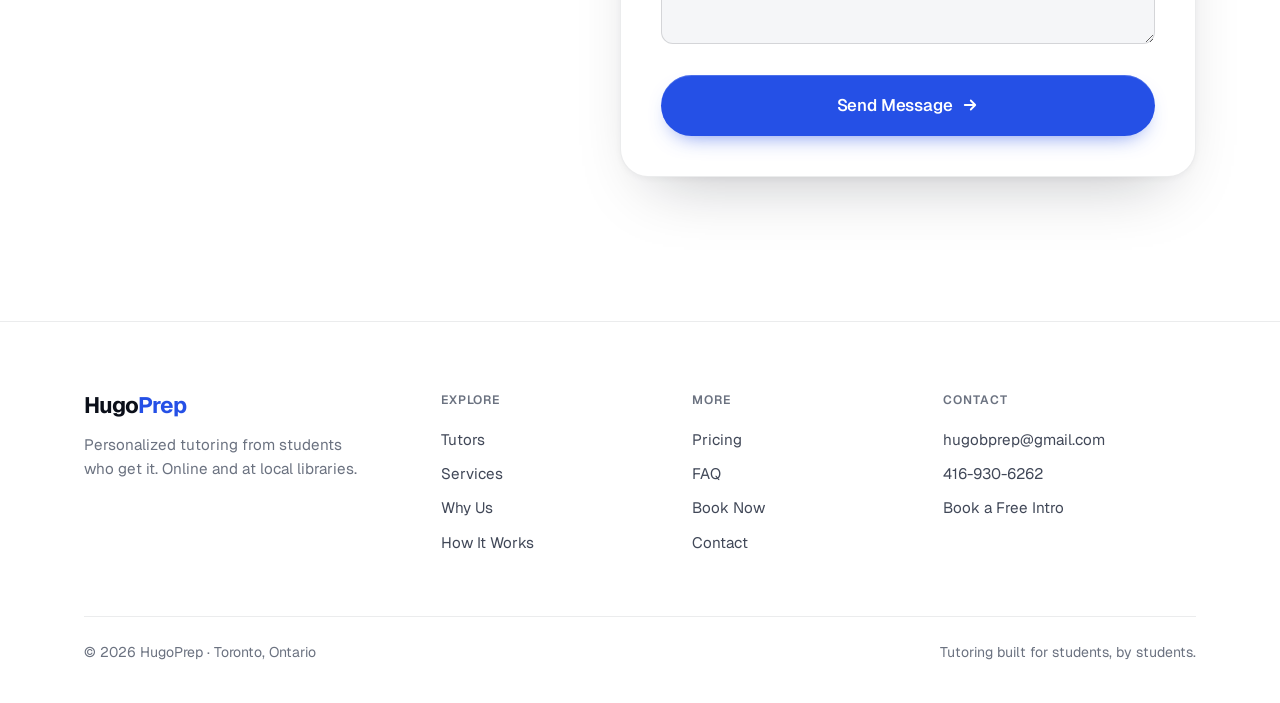
==== commit 57e7bb89: "Add Joshua's last name" ====
--- a/index.html
+++ b/index.html
@@ -616,9 +616,9 @@
         </div>
       </article>
       <article class="mate rv">
-        <div class="av" aria-hidden="true">J</div>
+        <div class="av" aria-hidden="true">JH</div>
         <div>
-          <h4>Joshua</h4>
+          <h4>Joshua Henseler</h4>
           <div class="sub">All subjects · UTS prep</div>
           <p>Works across all subjects and is strongest in math and English. Already experienced with kids.</p>
         </div>
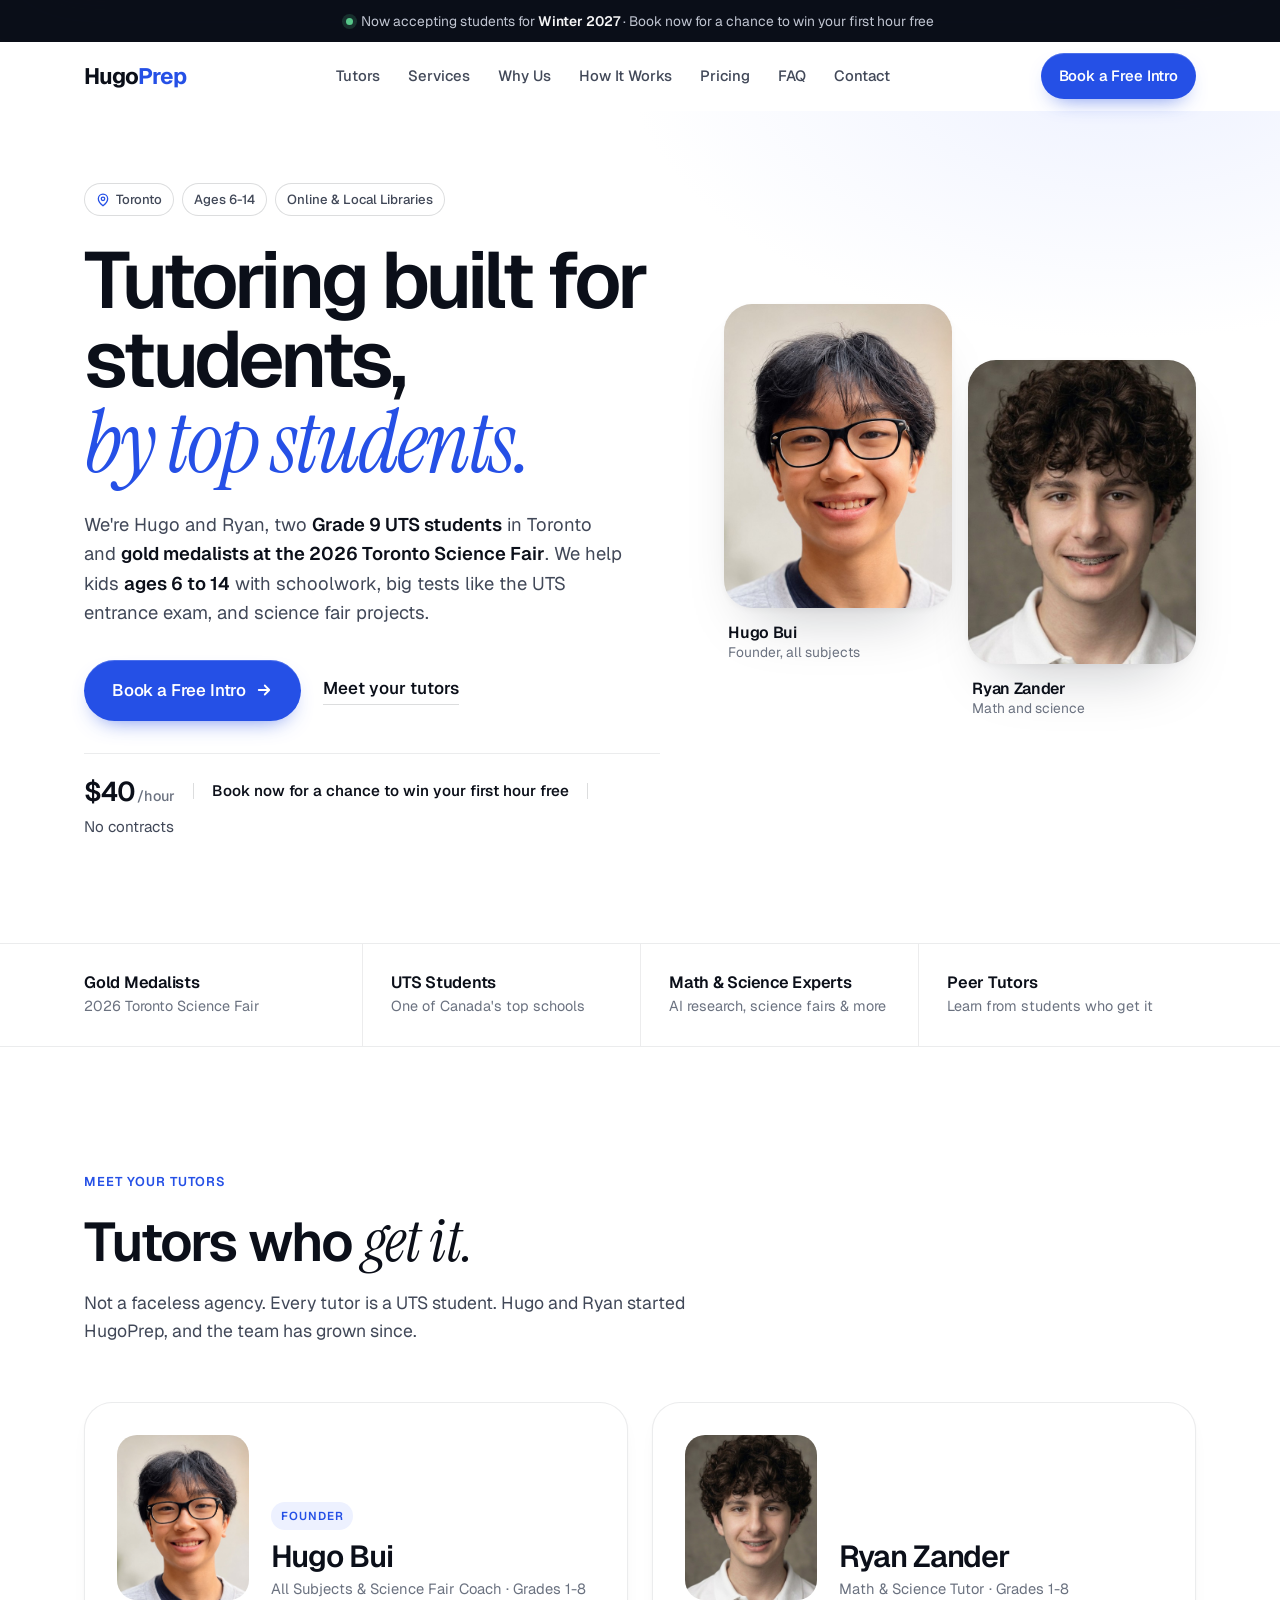
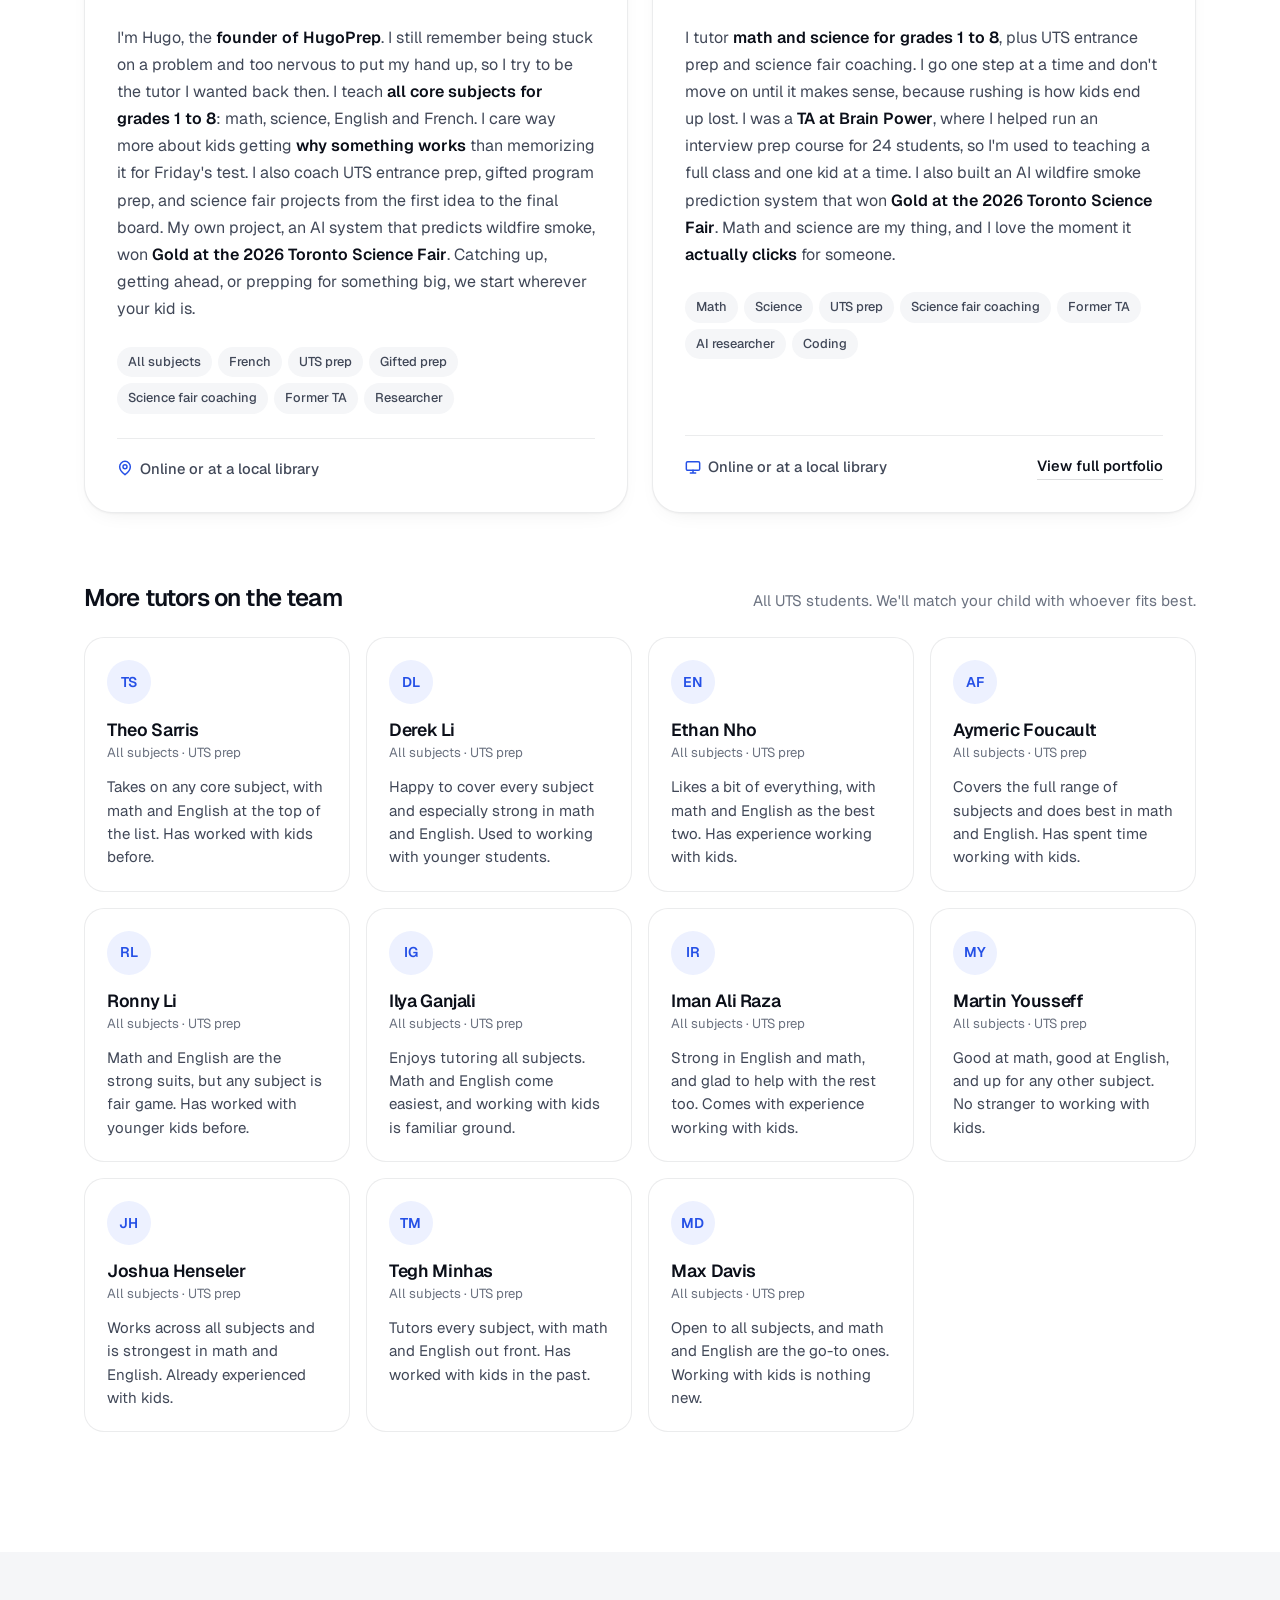
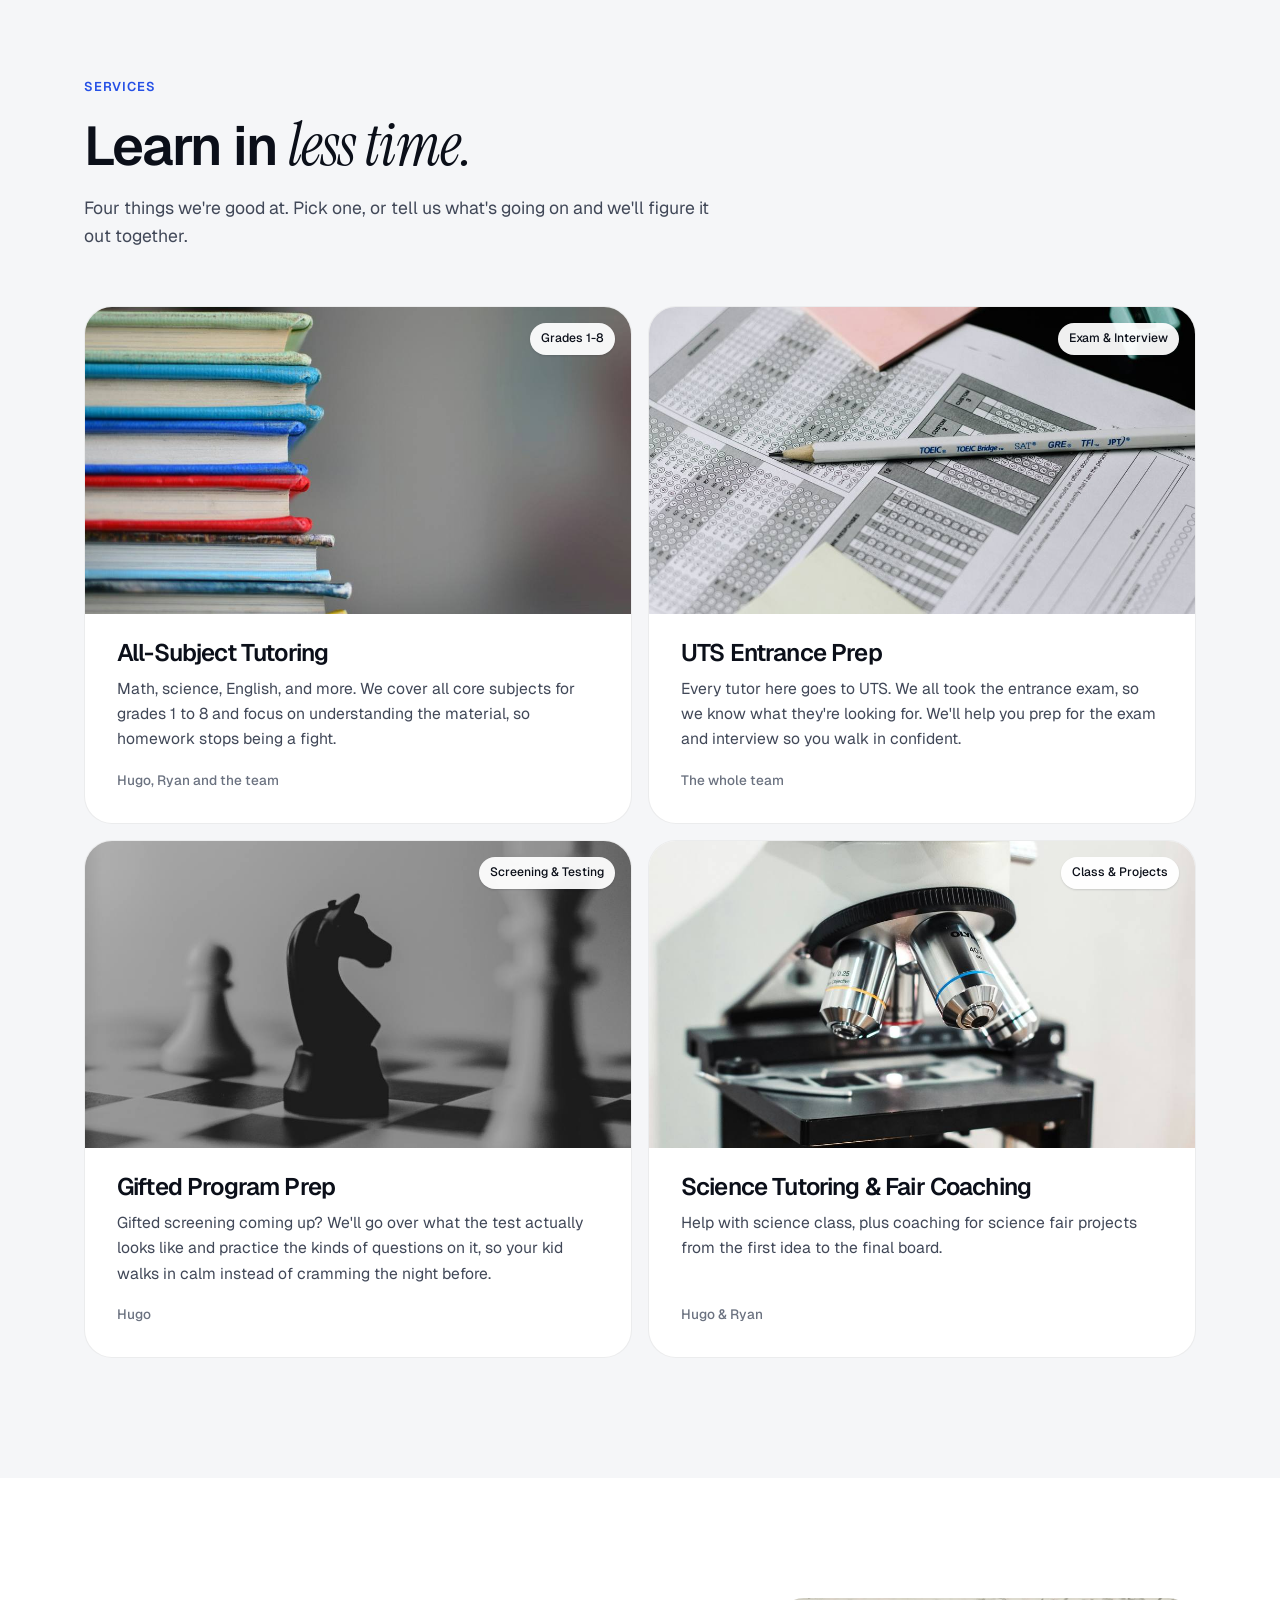
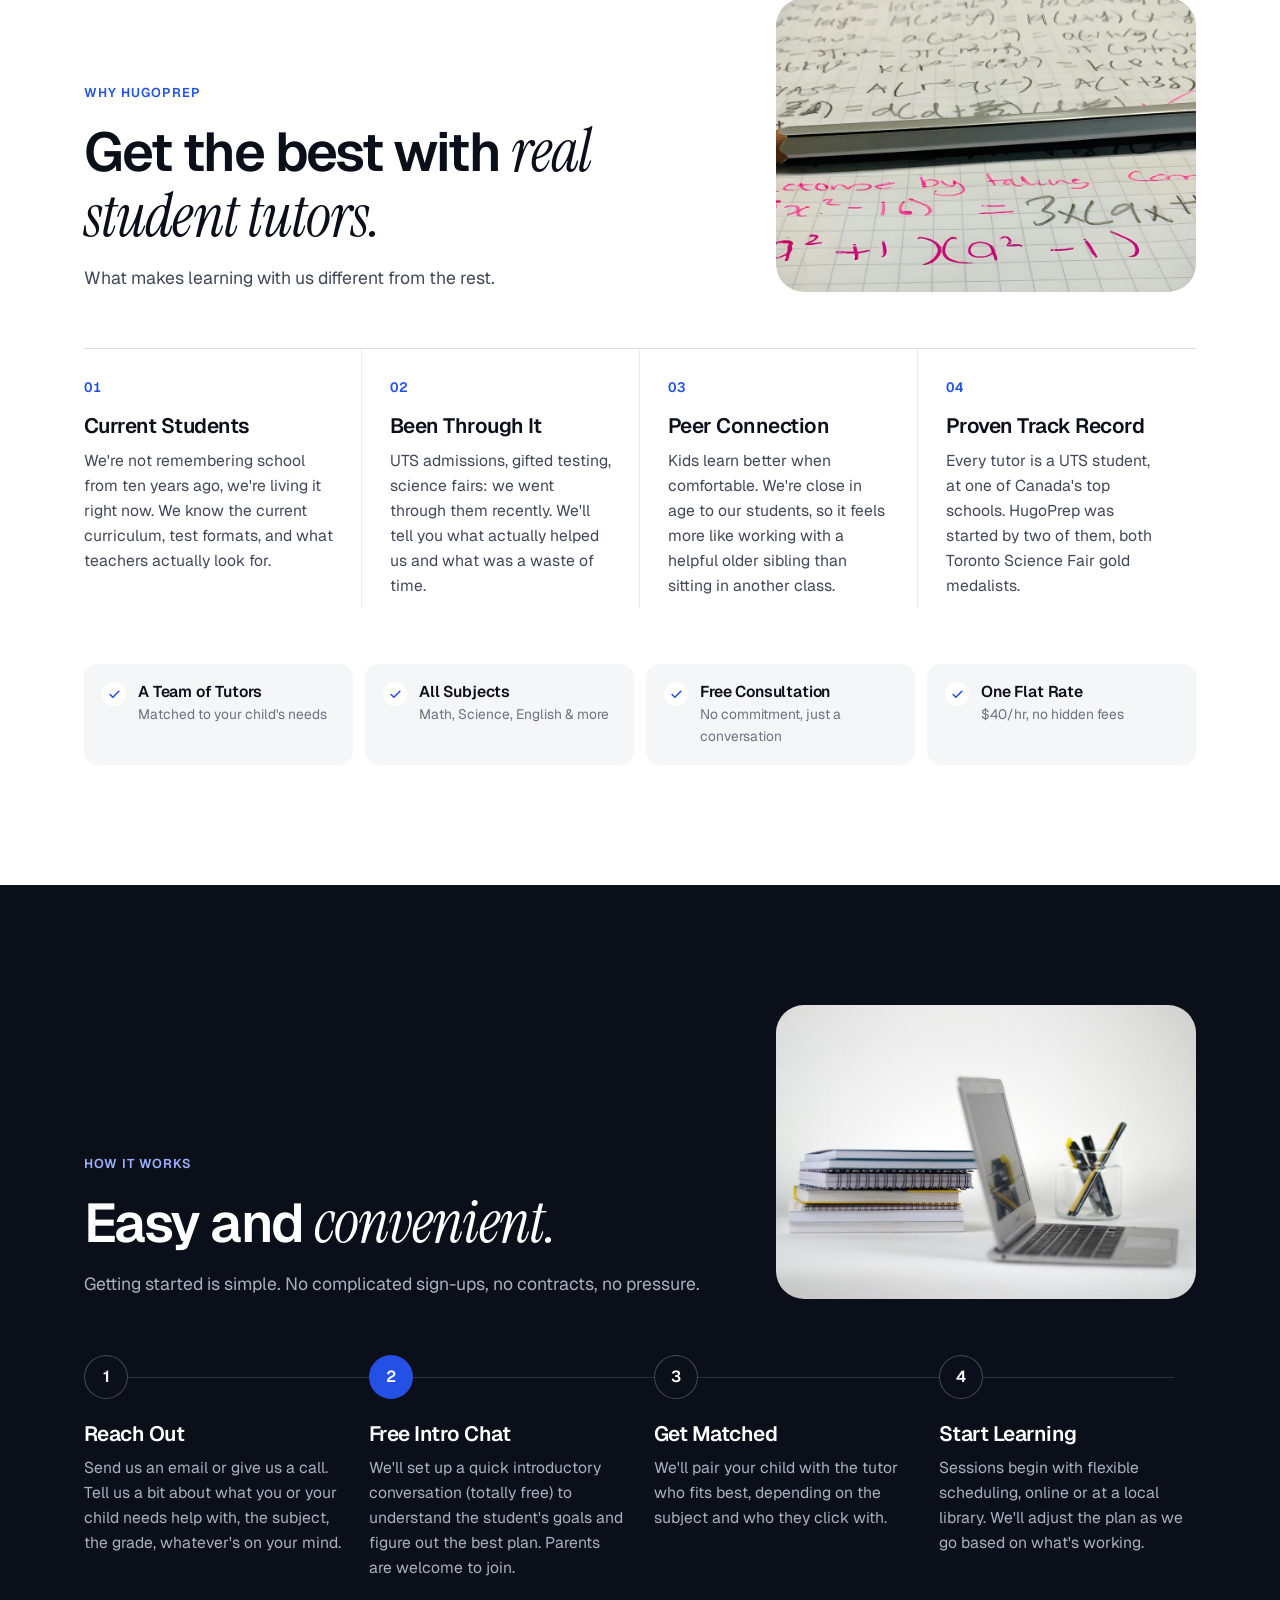
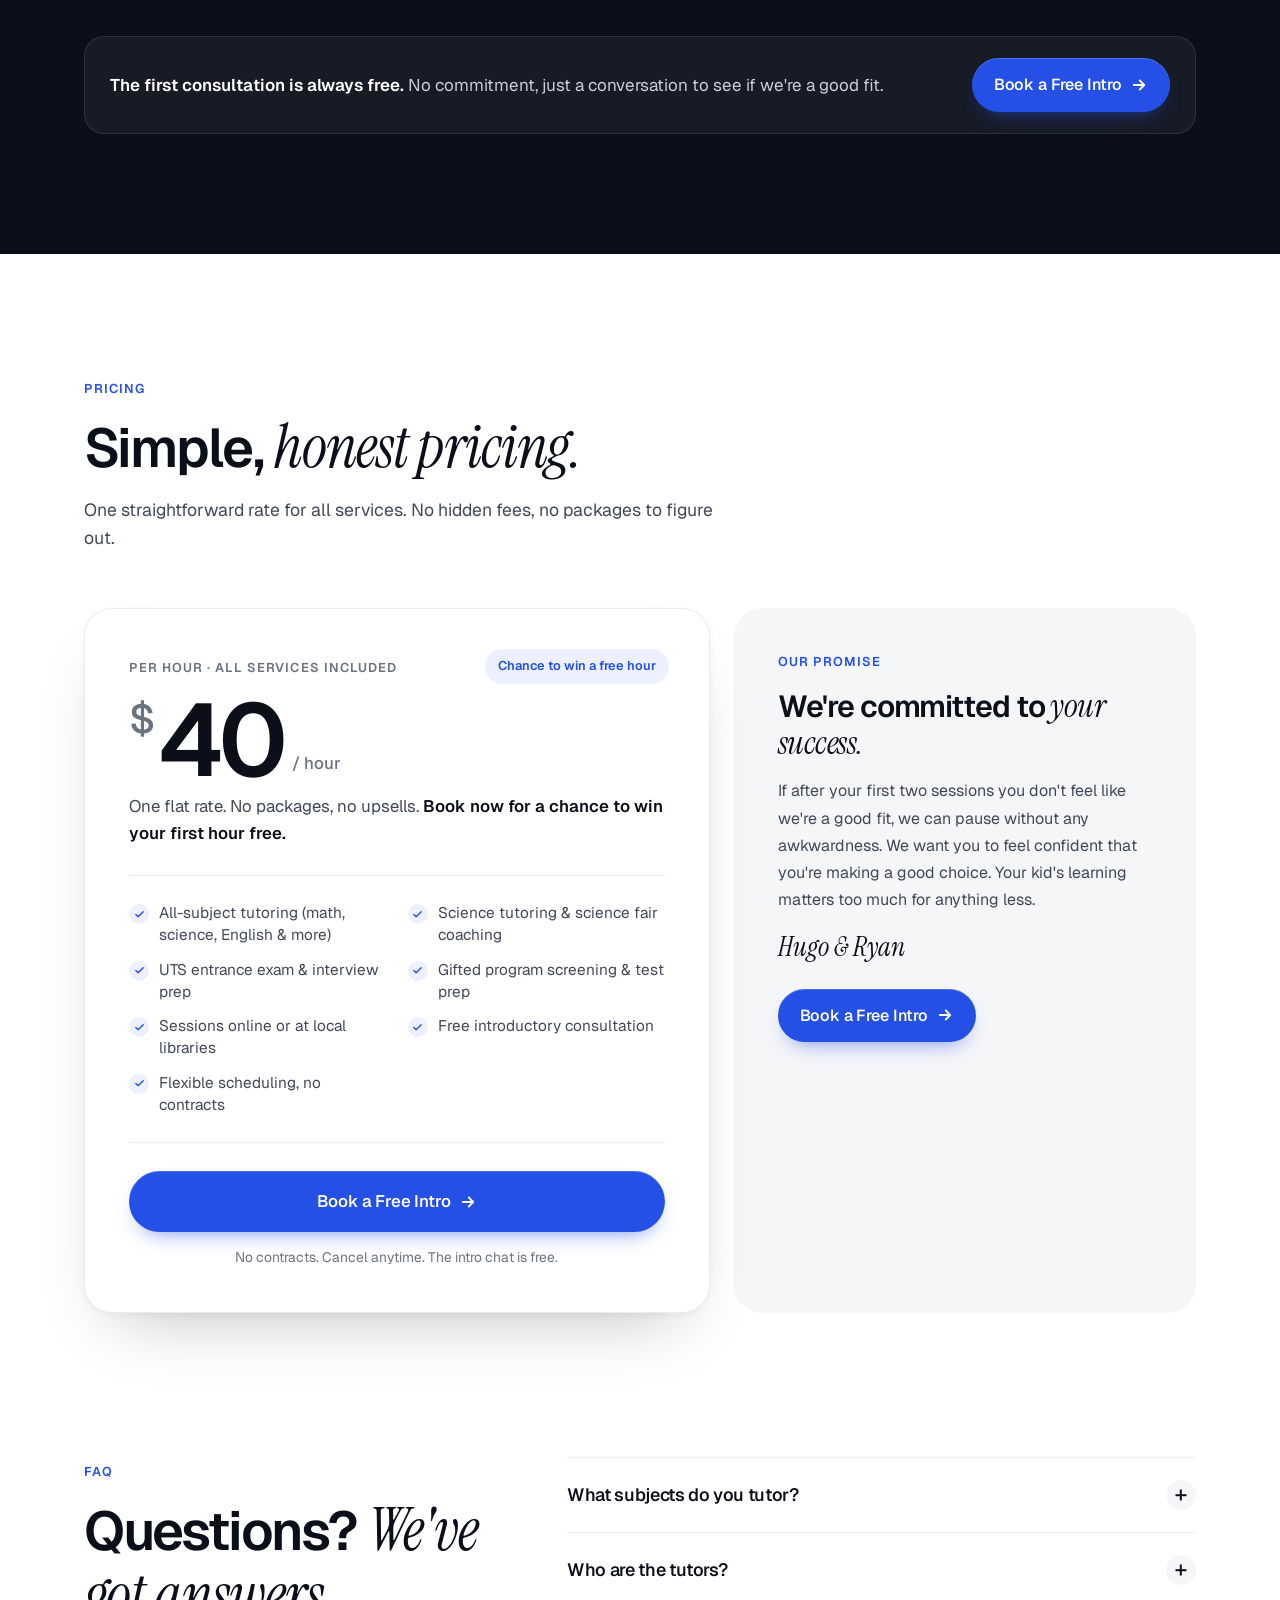
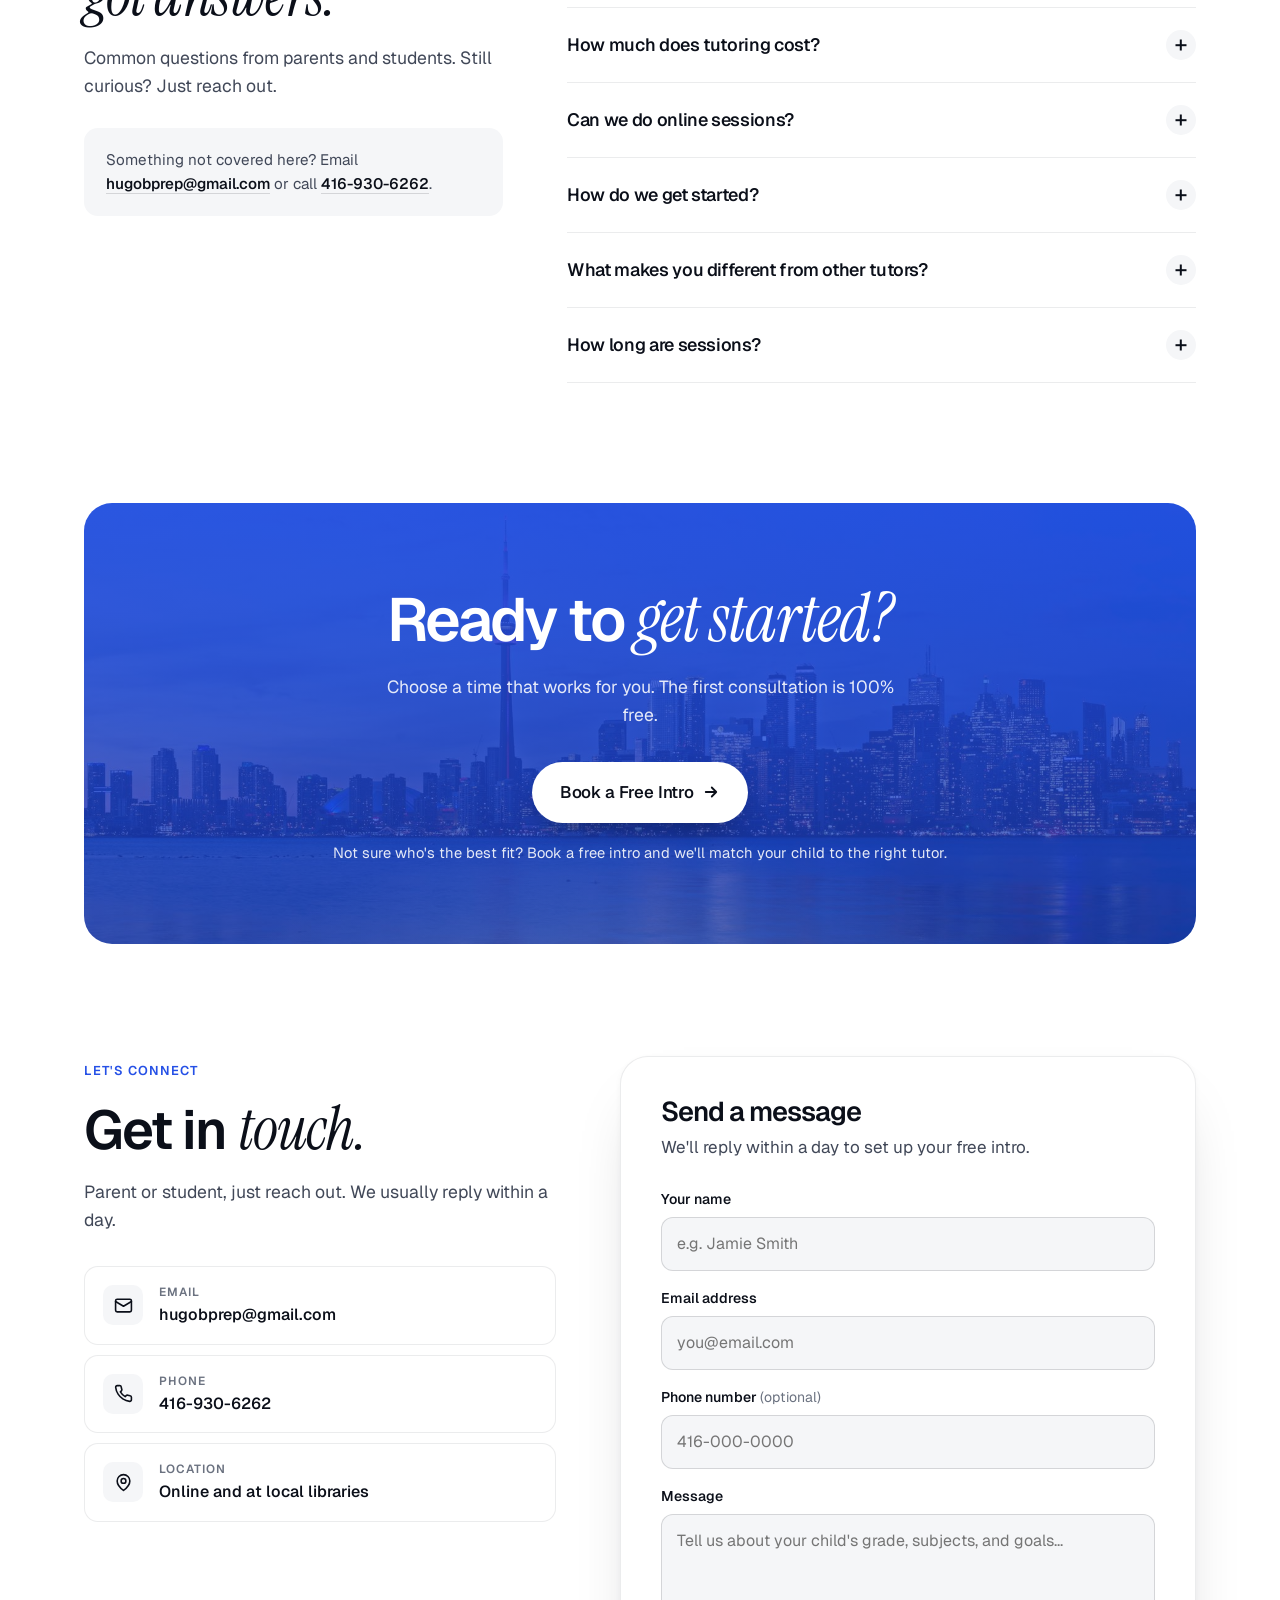
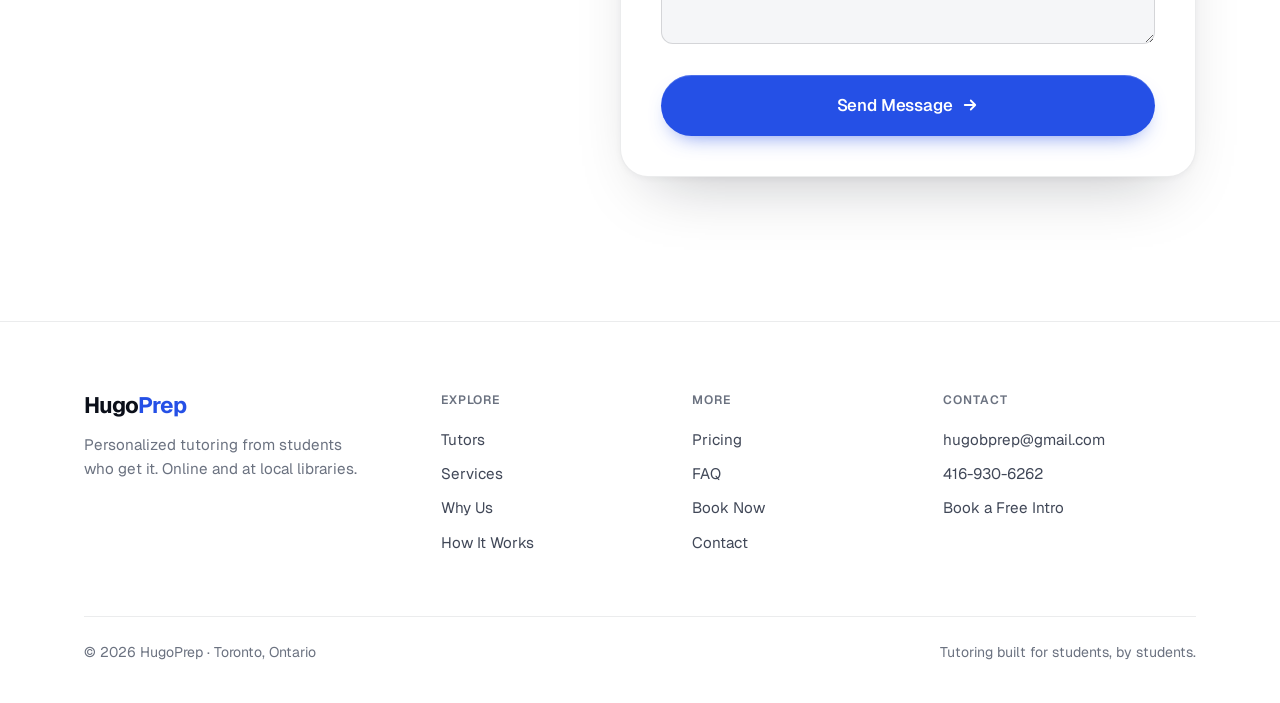
==== commit 33675e10: "Add Tegh Minhas and Max Davis to the tutor team" ====
--- a/index.html
+++ b/index.html
@@ -623,6 +623,22 @@
           <p>Works across all subjects and is strongest in math and English. Already experienced with kids.</p>
         </div>
       </article>
+      <article class="mate rv d1">
+        <div class="av" aria-hidden="true">TM</div>
+        <div>
+          <h4>Tegh Minhas</h4>
+          <div class="sub">All subjects · UTS prep</div>
+          <p>Tutors every subject, with math and English out front. Has worked with kids in the past.</p>
+        </div>
+      </article>
+      <article class="mate rv d2">
+        <div class="av" aria-hidden="true">MD</div>
+        <div>
+          <h4>Max Davis</h4>
+          <div class="sub">All subjects · UTS prep</div>
+          <p>Open to all subjects, and math and English are the go-to ones. Working with kids is nothing new.</p>
+        </div>
+      </article>
     </div>
   </div>
 </section>
@@ -772,7 +788,7 @@
     </div>
     <div class="faq-list rv d1">
       <details><summary>What subjects do you tutor?<span class="pm" aria-hidden="true"></span></summary><div class="faq-a">We cover all core subjects for grades 1-8: math, science, English, and French. On top of that, we offer specialized prep for the UTS entrance exam, gifted program testing, and science fair projects. Hugo covers every subject; Ryan focuses on math and science.</div></details>
-      <details><summary>Who are the tutors?<span class="pm" aria-hidden="true"></span></summary><div class="faq-a">HugoPrep was started by Hugo Bui and Ryan Zander, two Grade 9 students at UTS (one of Canada's top schools) and gold medalists at the 2026 Toronto Science Fair. The team now has nine more tutors, all UTS students who also tutor UTS entrance prep. They're listed in the Tutors section. Because we're current students, we teach the exact curriculum and admissions processes your child is facing right now.</div></details>
+      <details><summary>Who are the tutors?<span class="pm" aria-hidden="true"></span></summary><div class="faq-a">HugoPrep was started by Hugo Bui and Ryan Zander, two Grade 9 students at UTS (one of Canada's top schools) and gold medalists at the 2026 Toronto Science Fair. The team now has eleven more tutors, all UTS students who also tutor UTS entrance prep. They're listed in the Tutors section. Because we're current students, we teach the exact curriculum and admissions processes your child is facing right now.</div></details>
       <details><summary>How much does tutoring cost?<span class="pm" aria-hidden="true"></span></summary><div class="faq-a">A flat $40 per hour for everything: regular tutoring, UTS prep, gifted prep, and science fair coaching all cost the same. The intro consultation is free, and there are no contracts or hidden fees. Book now for a chance to win your first hour free.</div></details>
       <details><summary>Can we do online sessions?<span class="pm" aria-hidden="true"></span></summary><div class="faq-a">Absolutely. Sessions run online or in person at local libraries, whichever works best for your family's schedule and location.</div></details>
       <details><summary>How do we get started?<span class="pm" aria-hidden="true"></span></summary><div class="faq-a">Book a free intro on our scheduling page, or send a message using the form below. We'll set up a quick intro chat, learn about your child's goals, match them with the right tutor, and book the first session.</div></details>
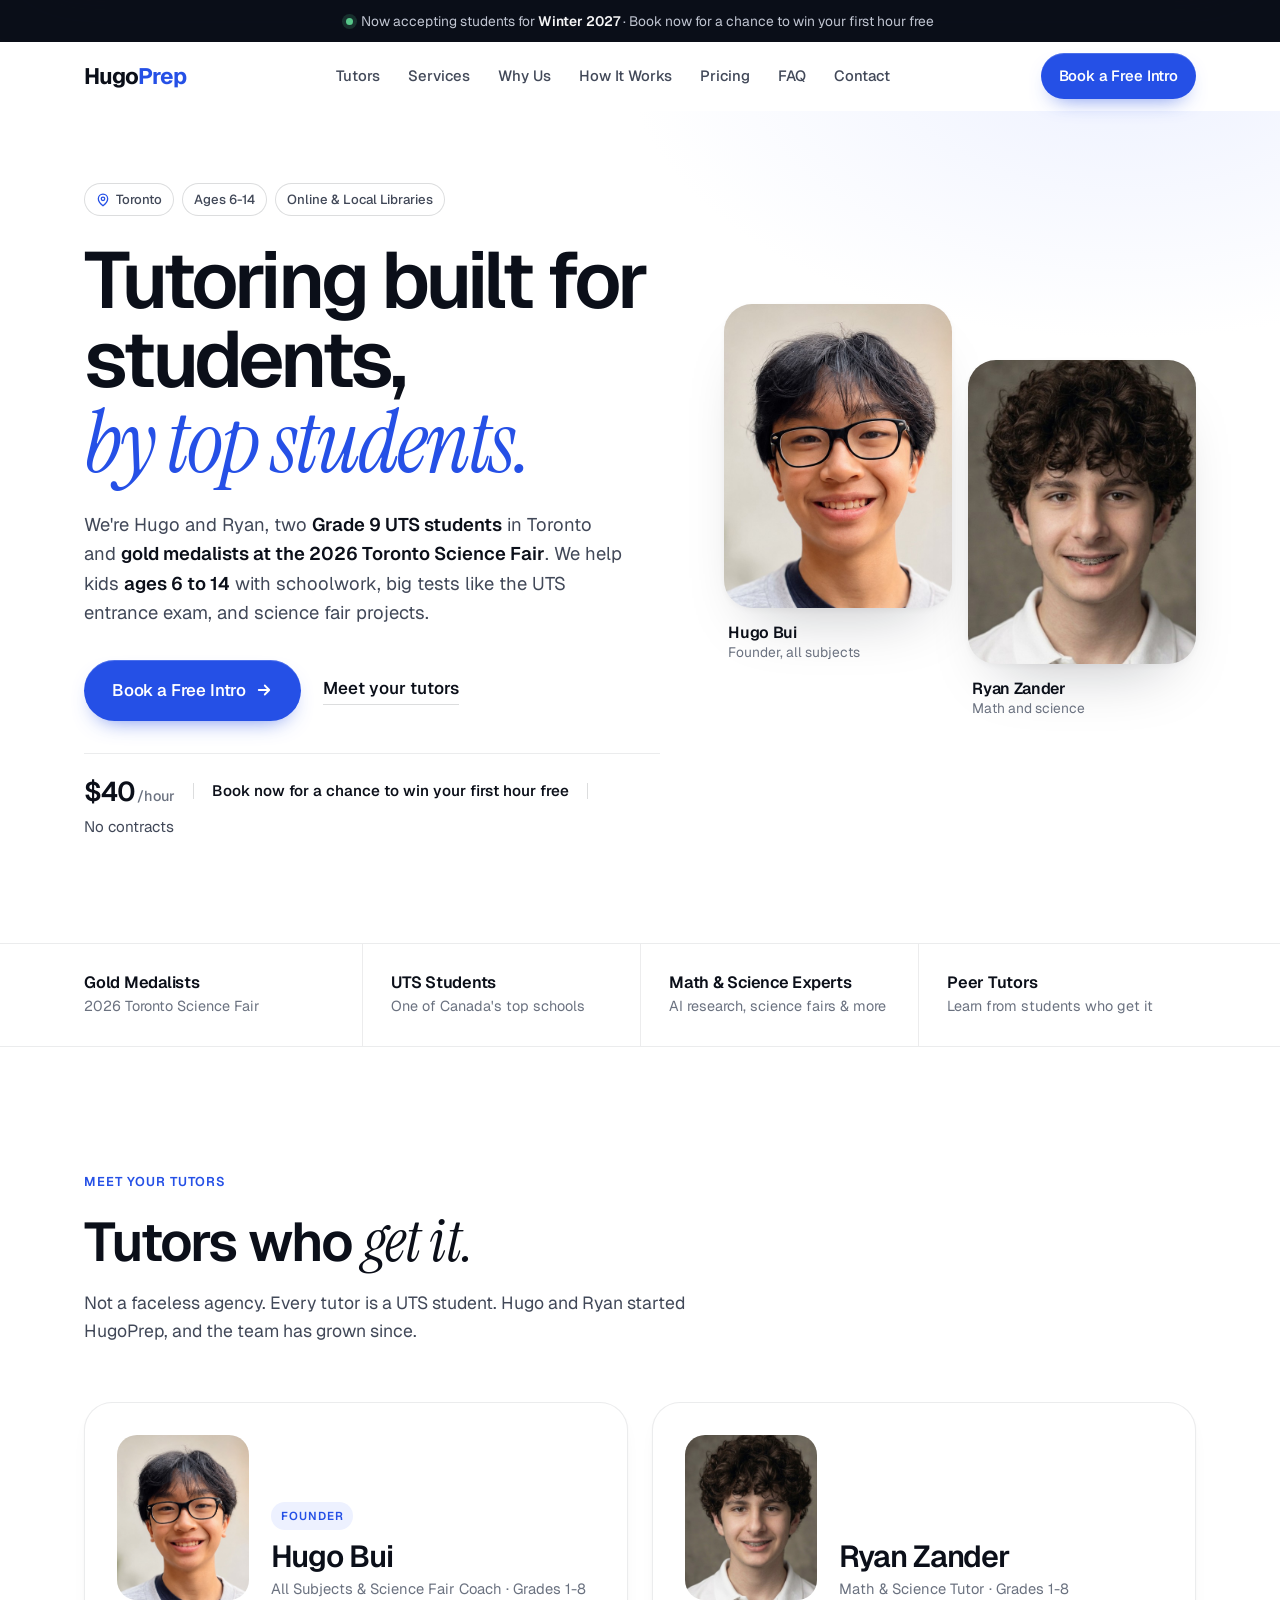
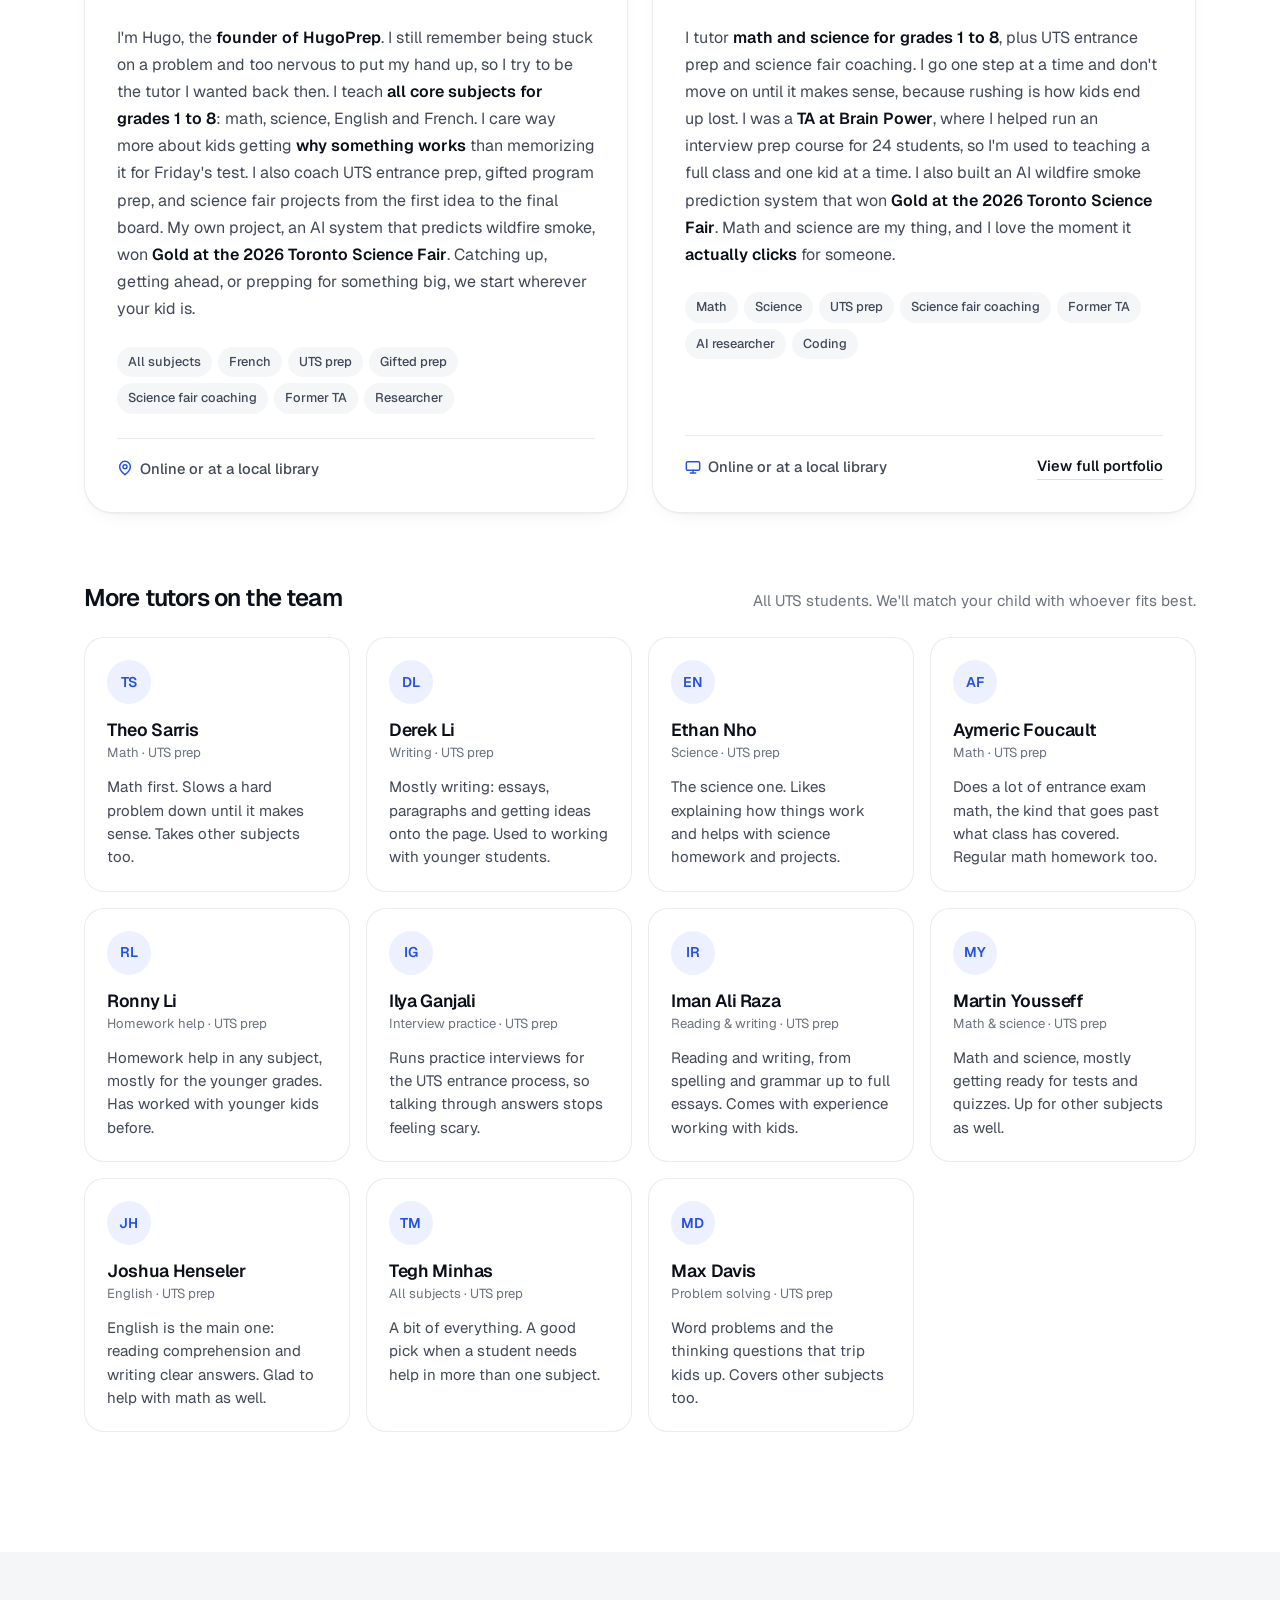
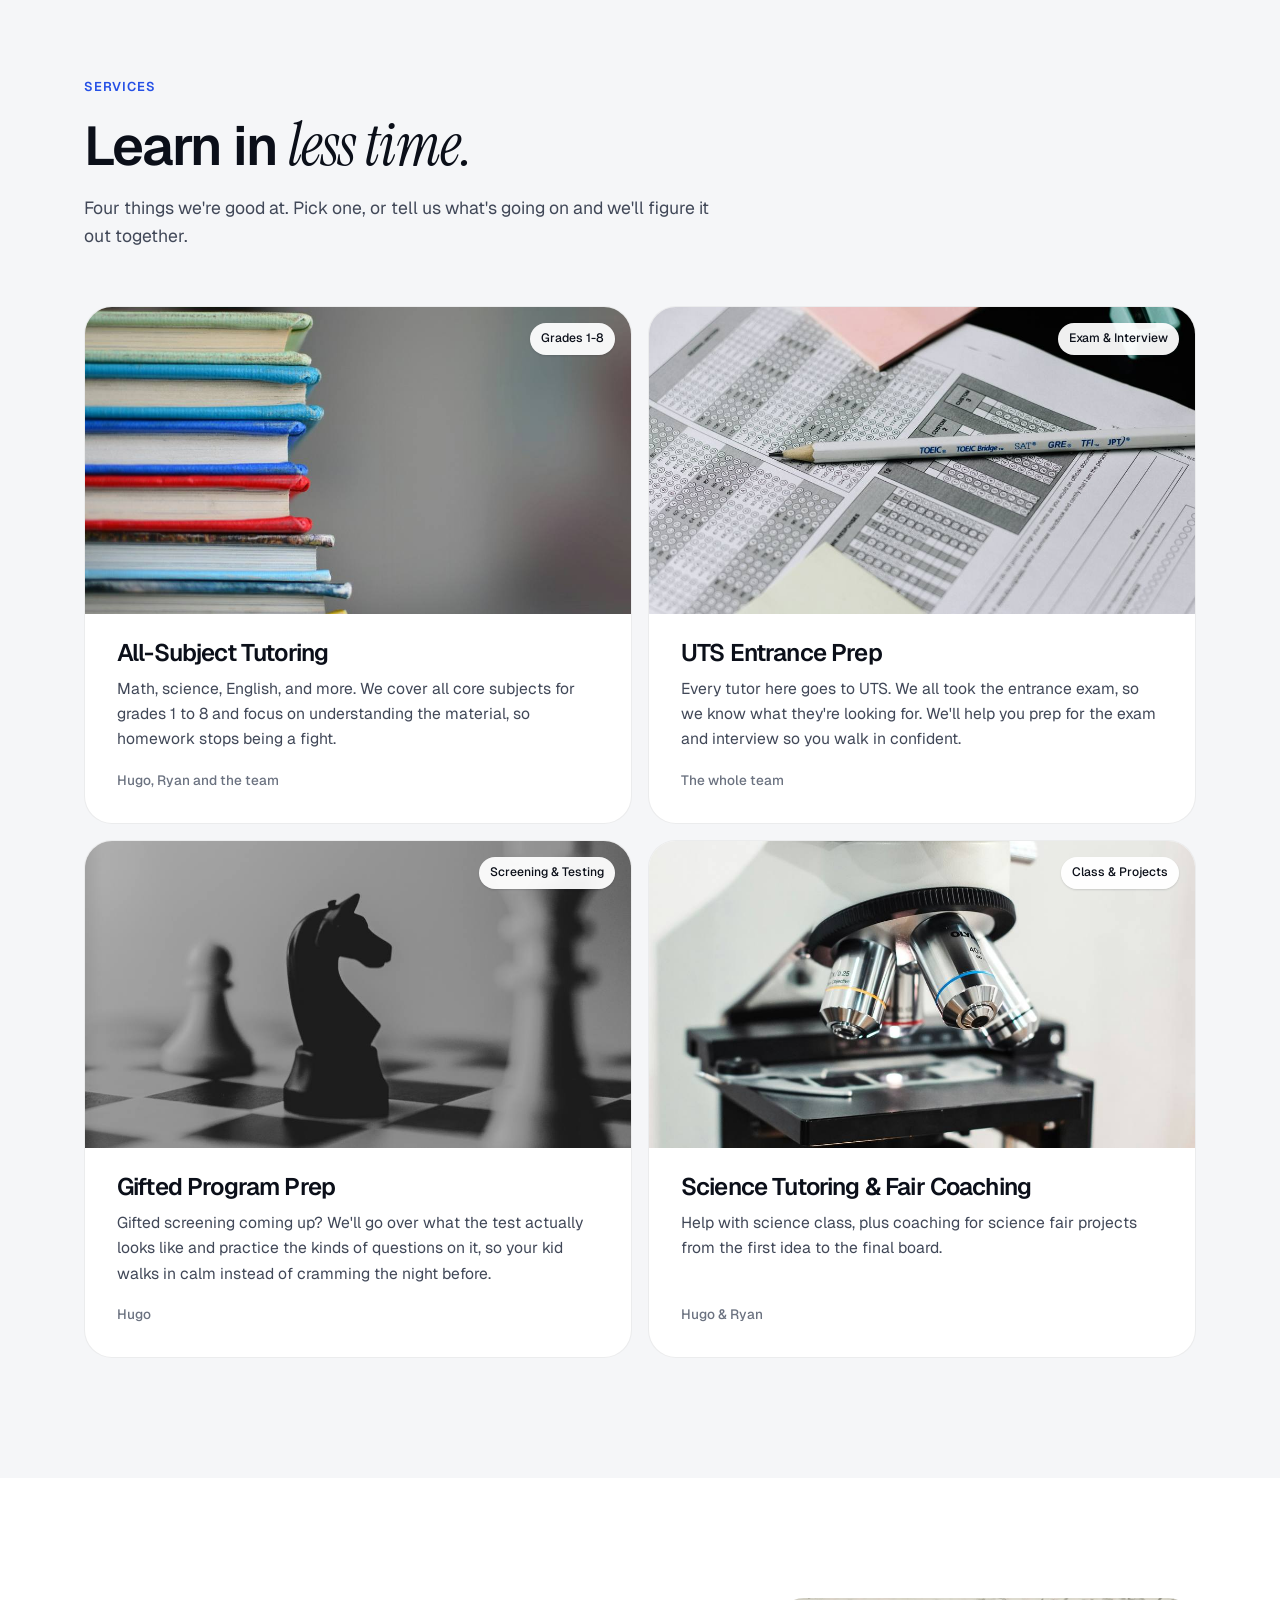
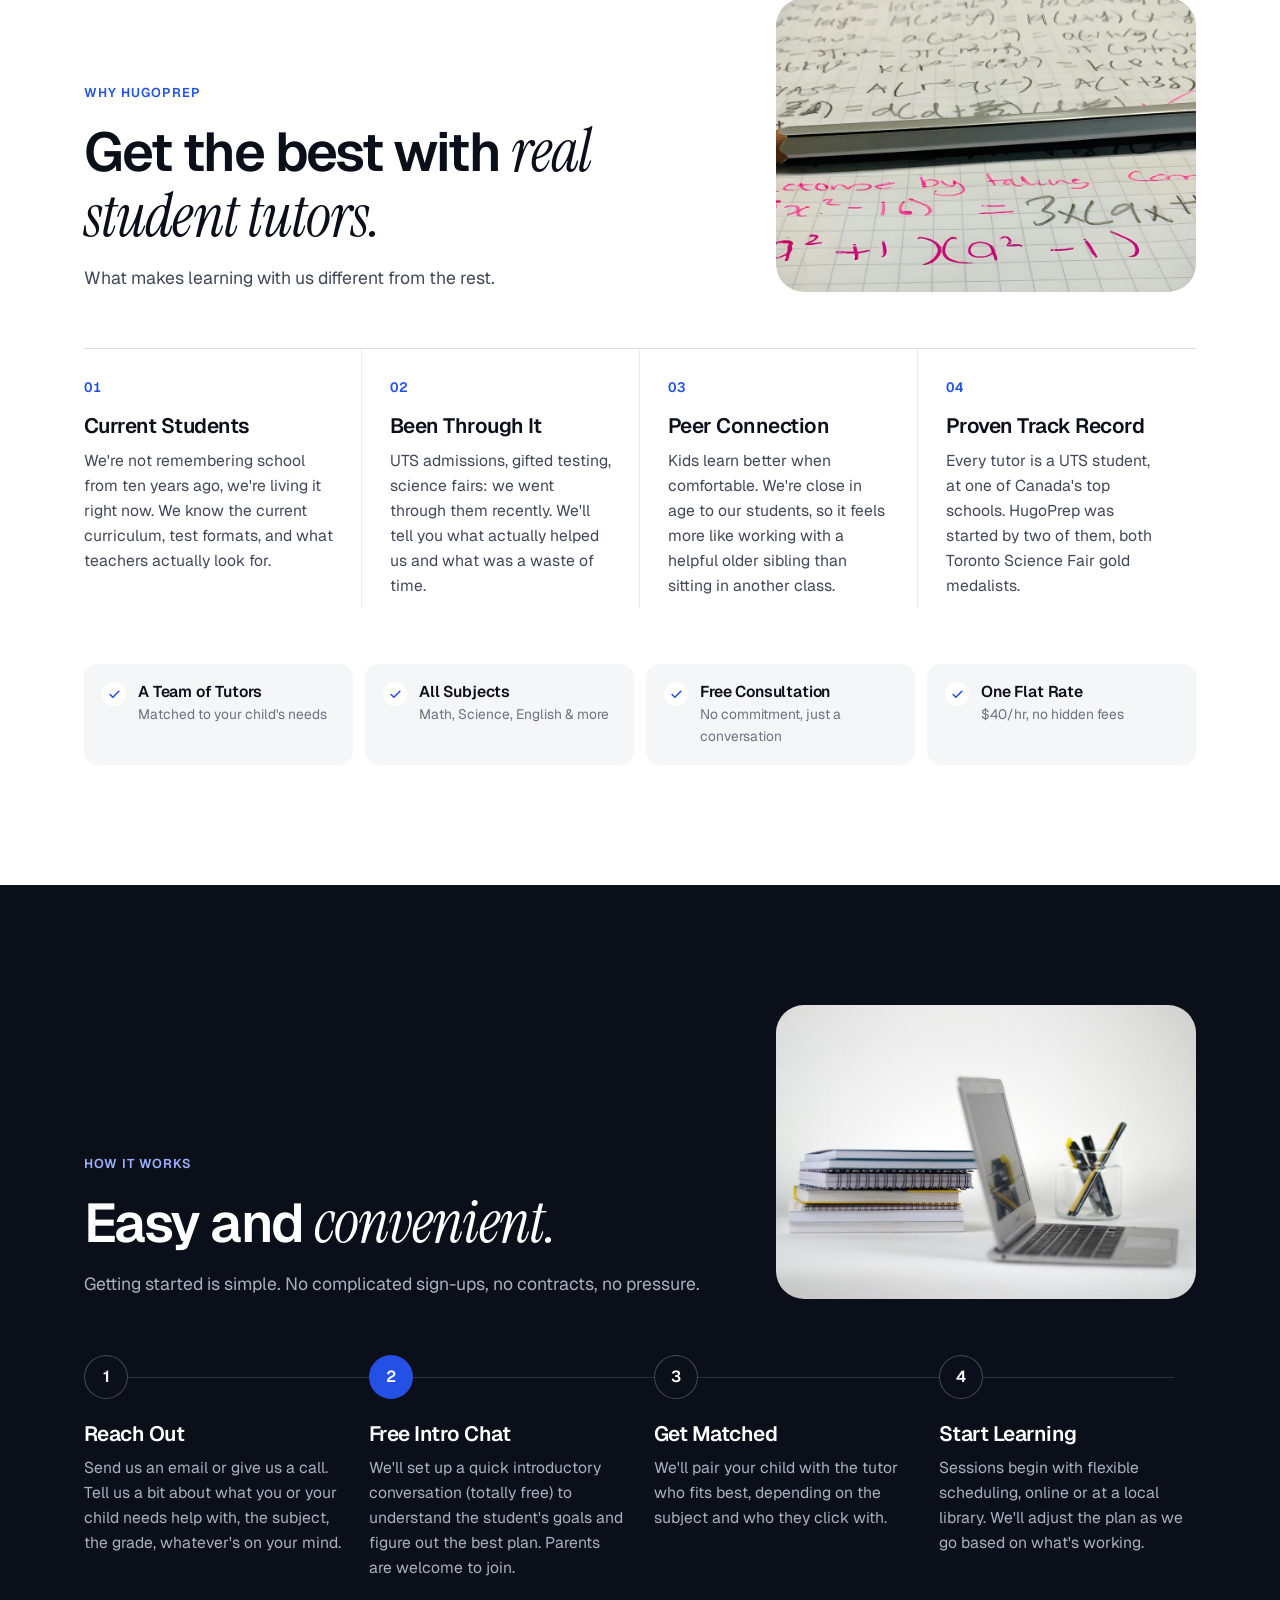
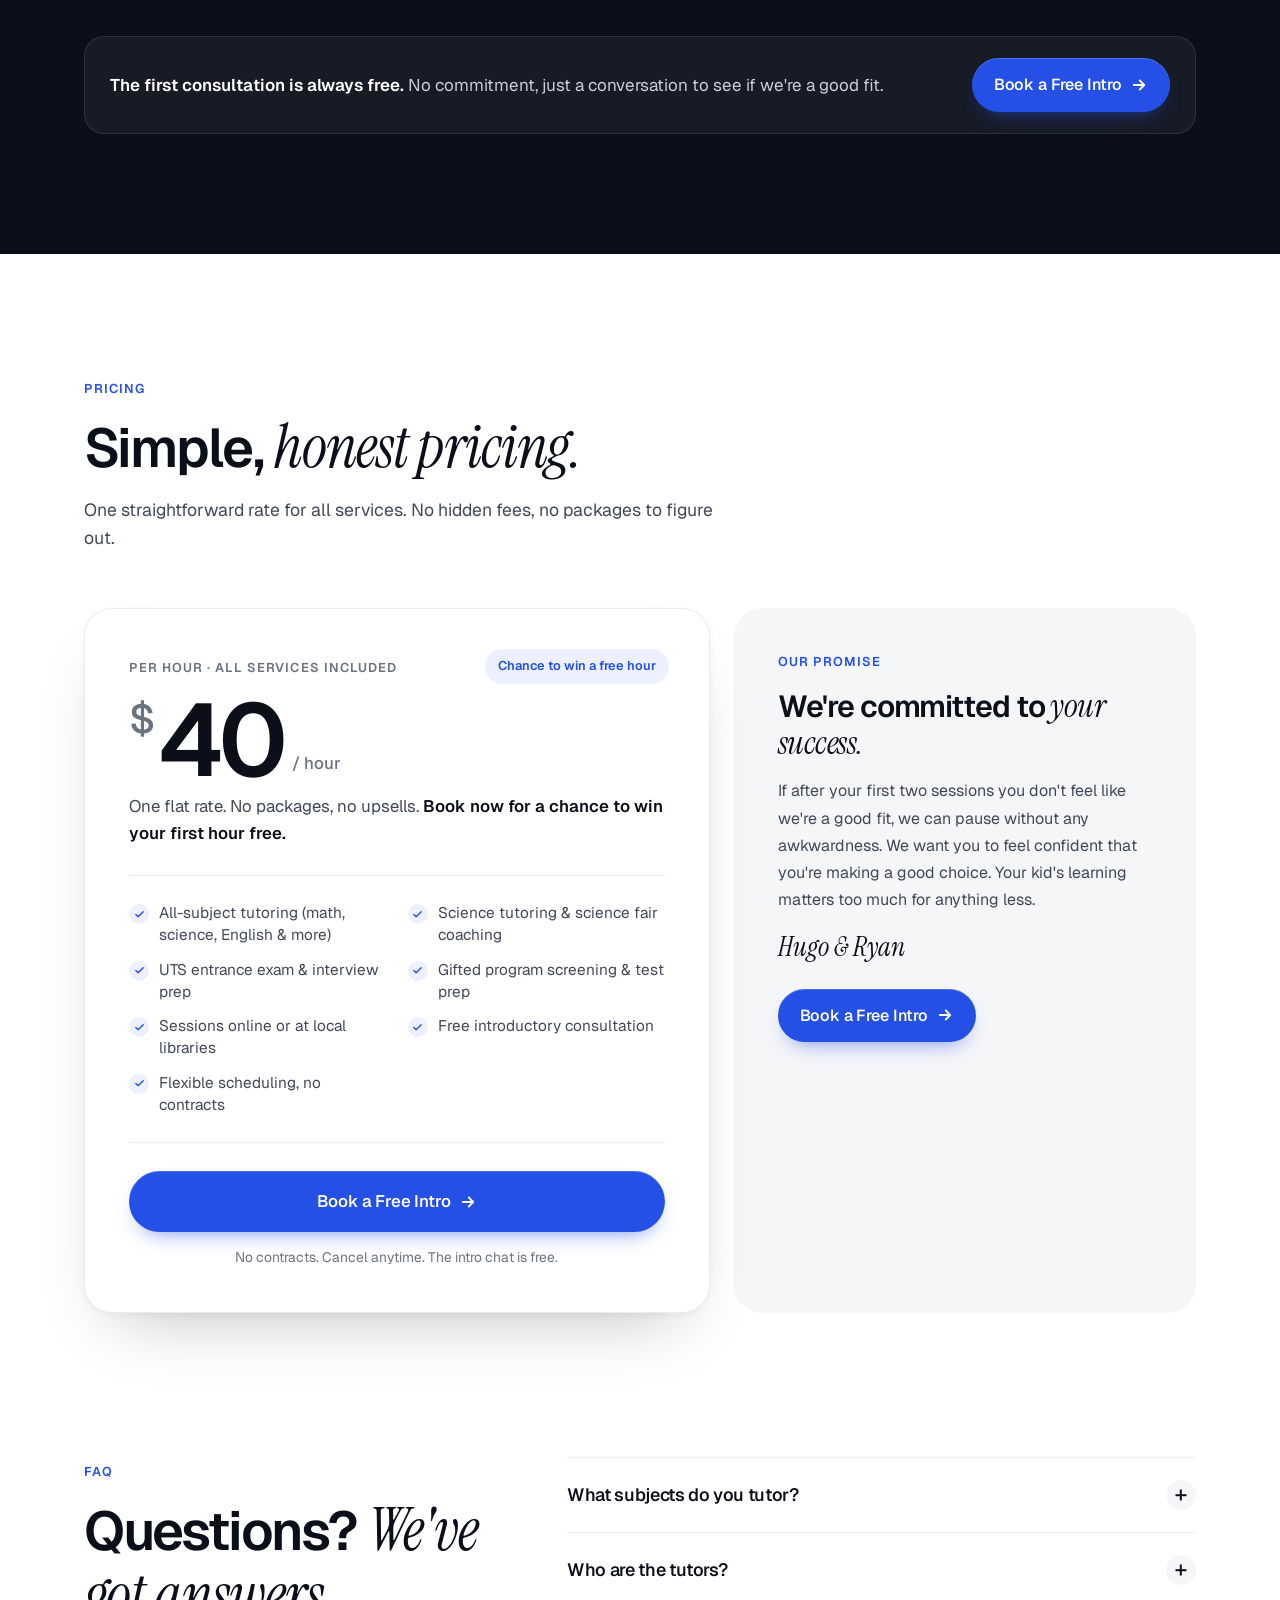
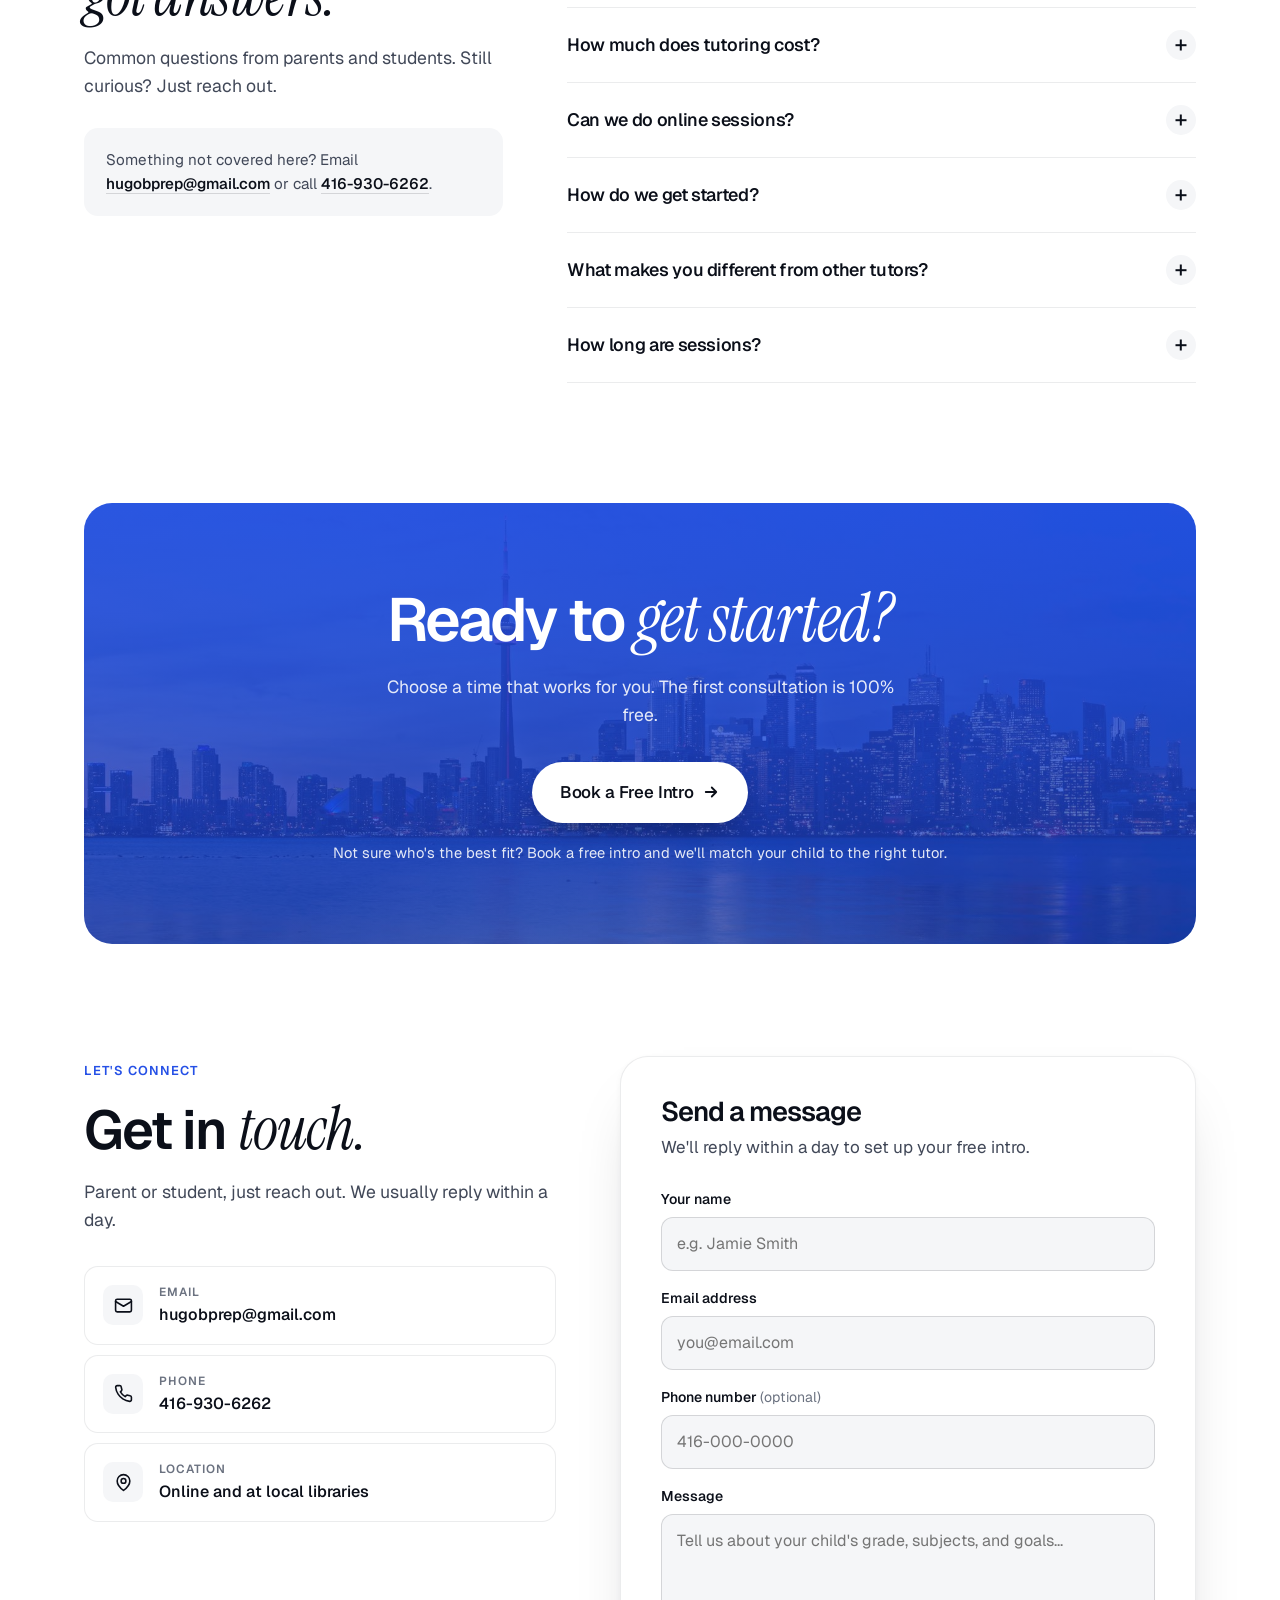
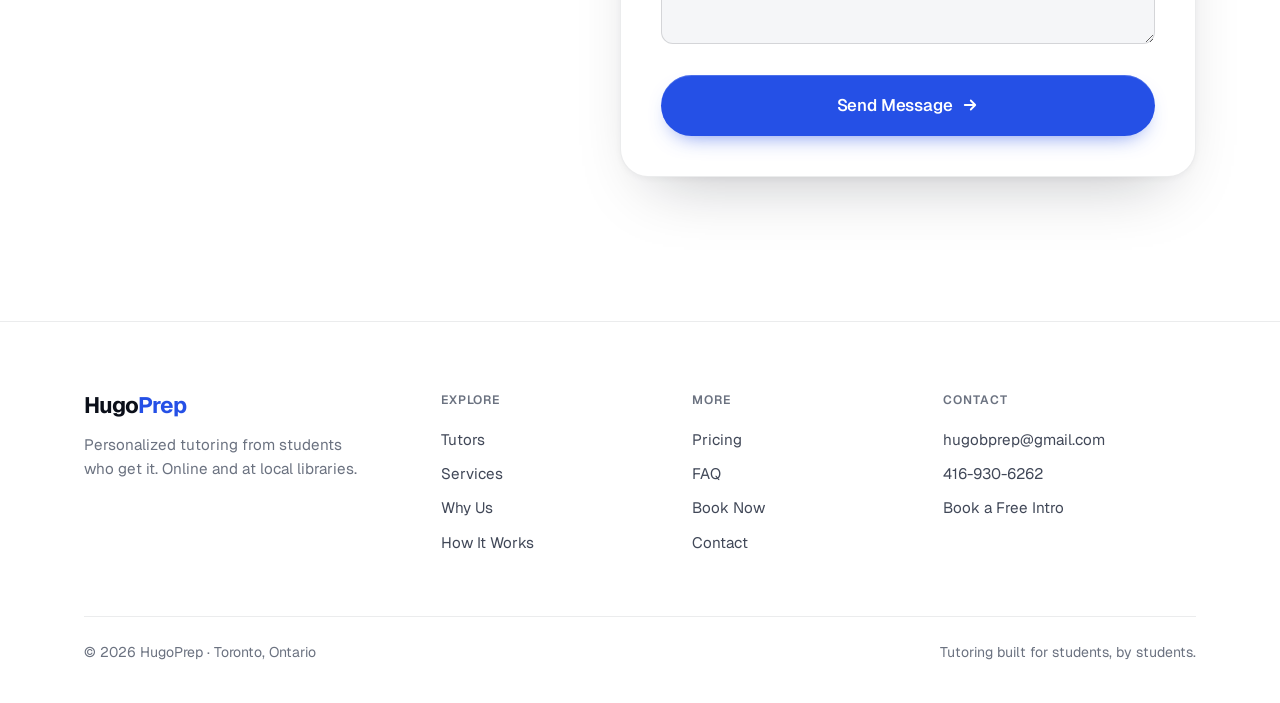
==== commit c853181f: "Give each tutor card its own focus instead of the same blurb" ====
--- a/index.html
+++ b/index.html
@@ -555,72 +555,72 @@
         <div class="av" aria-hidden="true">TS</div>
         <div>
           <h4>Theo Sarris</h4>
-          <div class="sub">All subjects · UTS prep</div>
-          <p>Takes on any core subject, with math and English at the top of the list. Has worked with kids before.</p>
+          <div class="sub">Math · UTS prep</div>
+          <p>Math first. Slows a hard problem down until it makes sense. Takes other subjects too.</p>
         </div>
       </article>
       <article class="mate rv d1">
         <div class="av" aria-hidden="true">DL</div>
         <div>
           <h4>Derek Li</h4>
-          <div class="sub">All subjects · UTS prep</div>
-          <p>Happy to cover every subject and especially strong in math and English. Used to working with younger students.</p>
+          <div class="sub">Writing · UTS prep</div>
+          <p>Mostly writing: essays, paragraphs and getting ideas onto the page. Used to working with younger students.</p>
         </div>
       </article>
       <article class="mate rv d2">
         <div class="av" aria-hidden="true">EN</div>
         <div>
           <h4>Ethan Nho</h4>
-          <div class="sub">All subjects · UTS prep</div>
-          <p>Likes a bit of everything, with math and English as the best two. Has experience working with kids.</p>
+          <div class="sub">Science · UTS prep</div>
+          <p>The science one. Likes explaining how things work and helps with science homework and projects.</p>
         </div>
       </article>
       <article class="mate rv d3">
         <div class="av" aria-hidden="true">AF</div>
         <div>
           <h4>Aymeric Foucault</h4>
-          <div class="sub">All subjects · UTS prep</div>
-          <p>Covers the full range of subjects and does best in math and English. Has spent time working with kids.</p>
+          <div class="sub">Math · UTS prep</div>
+          <p>Does a lot of entrance exam math, the kind that goes past what class has covered. Regular math homework too.</p>
         </div>
       </article>
       <article class="mate rv">
         <div class="av" aria-hidden="true">RL</div>
         <div>
           <h4>Ronny Li</h4>
-          <div class="sub">All subjects · UTS prep</div>
-          <p>Math and English are the strong suits, but any subject is fair game. Has worked with younger kids before.</p>
+          <div class="sub">Homework help · UTS prep</div>
+          <p>Homework help in any subject, mostly for the younger grades. Has worked with younger kids before.</p>
         </div>
       </article>
       <article class="mate rv d1">
         <div class="av" aria-hidden="true">IG</div>
         <div>
           <h4>Ilya Ganjali</h4>
-          <div class="sub">All subjects · UTS prep</div>
-          <p>Enjoys tutoring all subjects. Math and English come easiest, and working with kids is familiar ground.</p>
+          <div class="sub">Interview practice · UTS prep</div>
+          <p>Runs practice interviews for the UTS entrance process, so talking through answers stops feeling scary.</p>
         </div>
       </article>
       <article class="mate rv d2">
         <div class="av" aria-hidden="true">IR</div>
         <div>
           <h4>Iman Ali Raza</h4>
-          <div class="sub">All subjects · UTS prep</div>
-          <p>Strong in English and math, and glad to help with the rest too. Comes with experience working with kids.</p>
+          <div class="sub">Reading &amp; writing · UTS prep</div>
+          <p>Reading and writing, from spelling and grammar up to full essays. Comes with experience working with kids.</p>
         </div>
       </article>
       <article class="mate rv d3">
         <div class="av" aria-hidden="true">MY</div>
         <div>
           <h4>Martin Yousseff</h4>
-          <div class="sub">All subjects · UTS prep</div>
-          <p>Good at math, good at English, and up for any other subject. No stranger to working with kids.</p>
+          <div class="sub">Math &amp; science · UTS prep</div>
+          <p>Math and science, mostly getting ready for tests and quizzes. Up for other subjects as well.</p>
         </div>
       </article>
       <article class="mate rv">
         <div class="av" aria-hidden="true">JH</div>
         <div>
           <h4>Joshua Henseler</h4>
-          <div class="sub">All subjects · UTS prep</div>
-          <p>Works across all subjects and is strongest in math and English. Already experienced with kids.</p>
+          <div class="sub">English · UTS prep</div>
+          <p>English is the main one: reading comprehension and writing clear answers. Glad to help with math as well.</p>
         </div>
       </article>
       <article class="mate rv d1">
@@ -628,15 +628,15 @@
         <div>
           <h4>Tegh Minhas</h4>
           <div class="sub">All subjects · UTS prep</div>
-          <p>Tutors every subject, with math and English out front. Has worked with kids in the past.</p>
+          <p>A bit of everything. A good pick when a student needs help in more than one subject.</p>
         </div>
       </article>
       <article class="mate rv d2">
         <div class="av" aria-hidden="true">MD</div>
         <div>
           <h4>Max Davis</h4>
-          <div class="sub">All subjects · UTS prep</div>
-          <p>Open to all subjects, and math and English are the go-to ones. Working with kids is nothing new.</p>
+          <div class="sub">Problem solving · UTS prep</div>
+          <p>Word problems and the thinking questions that trip kids up. Covers other subjects too.</p>
         </div>
       </article>
     </div>
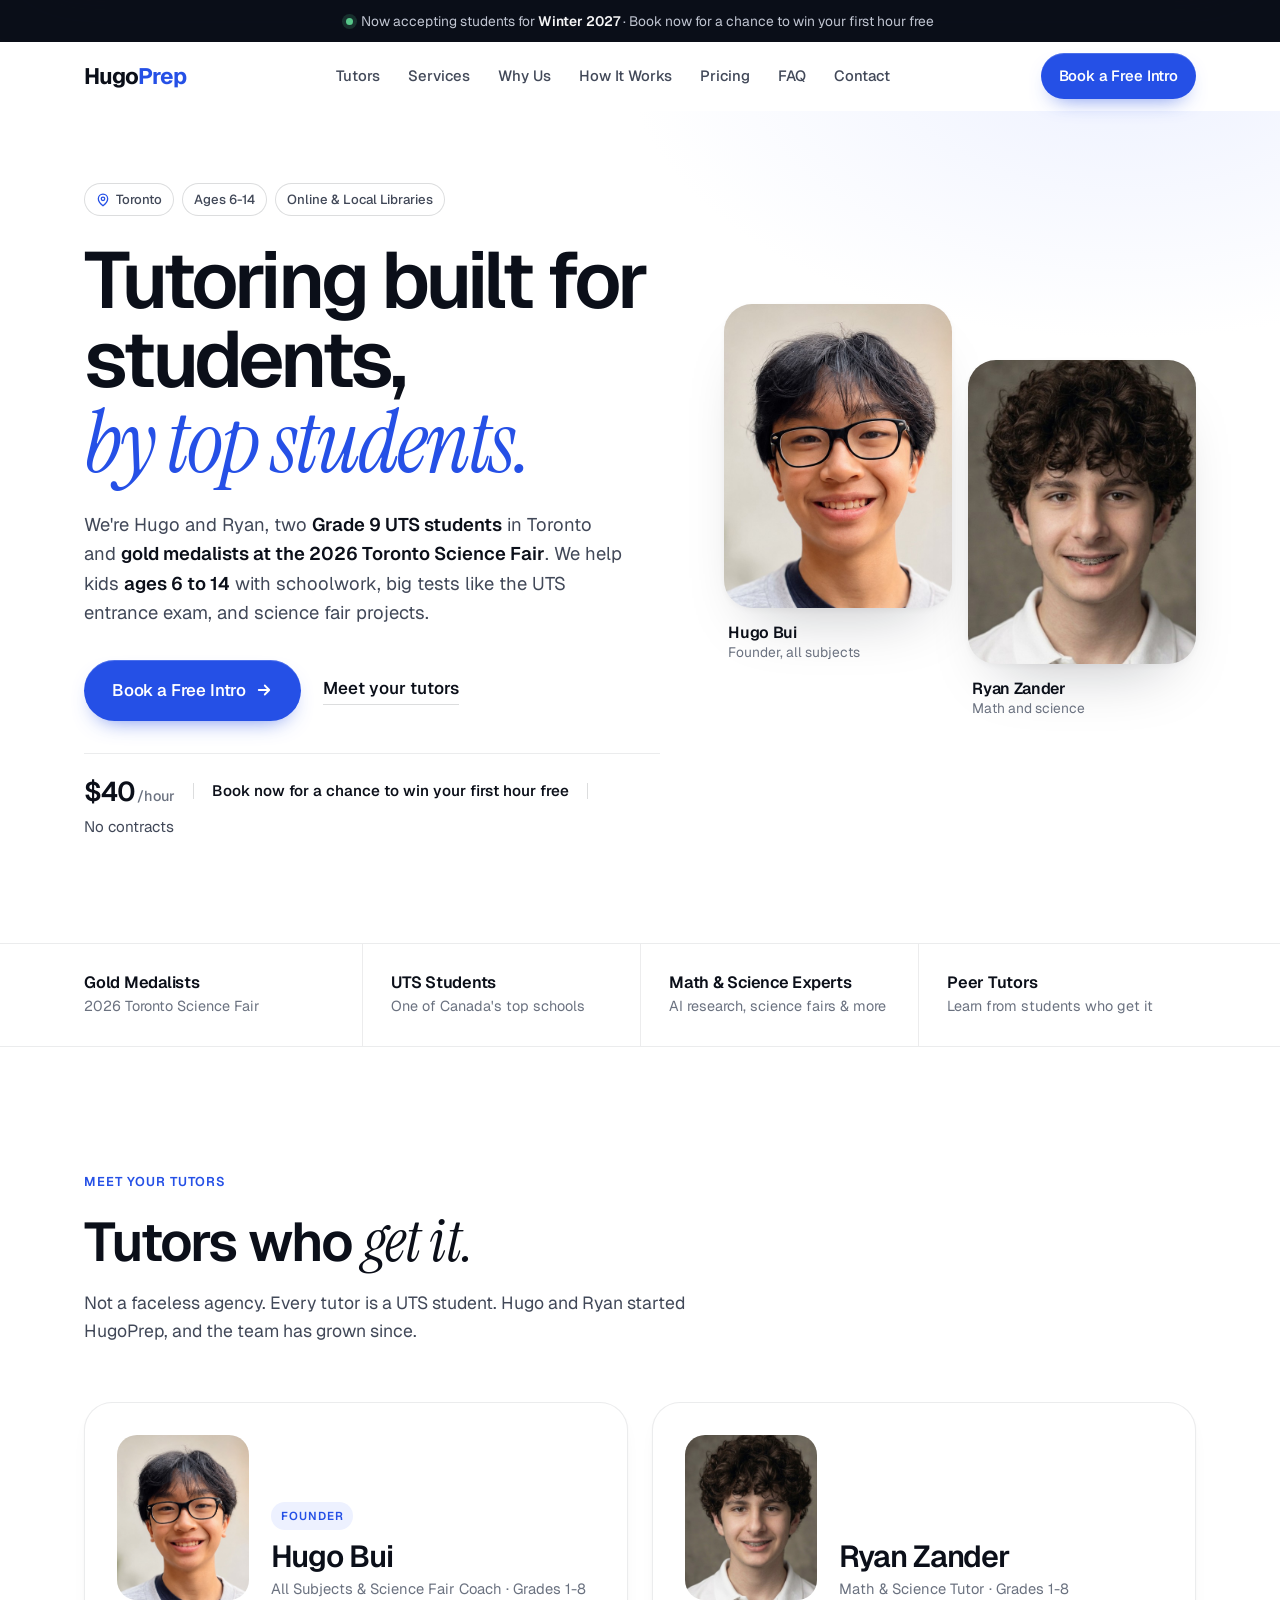
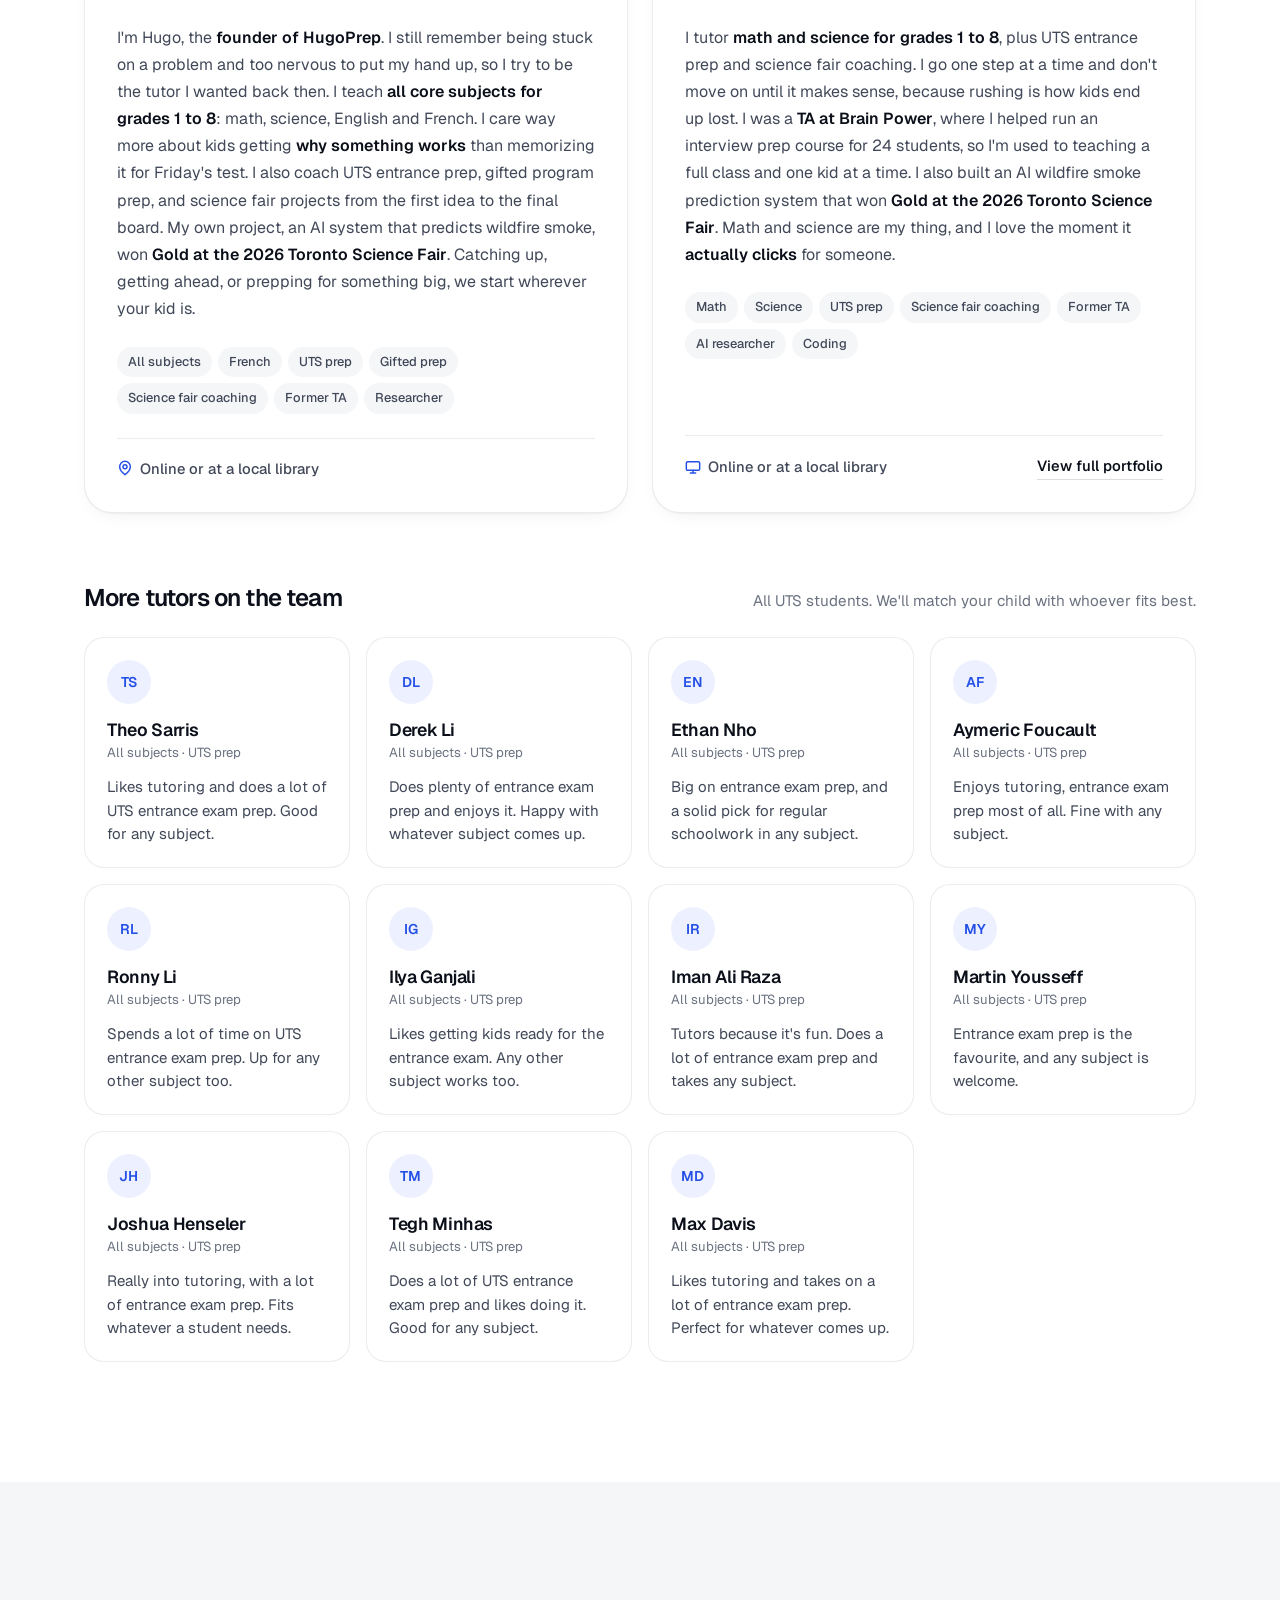
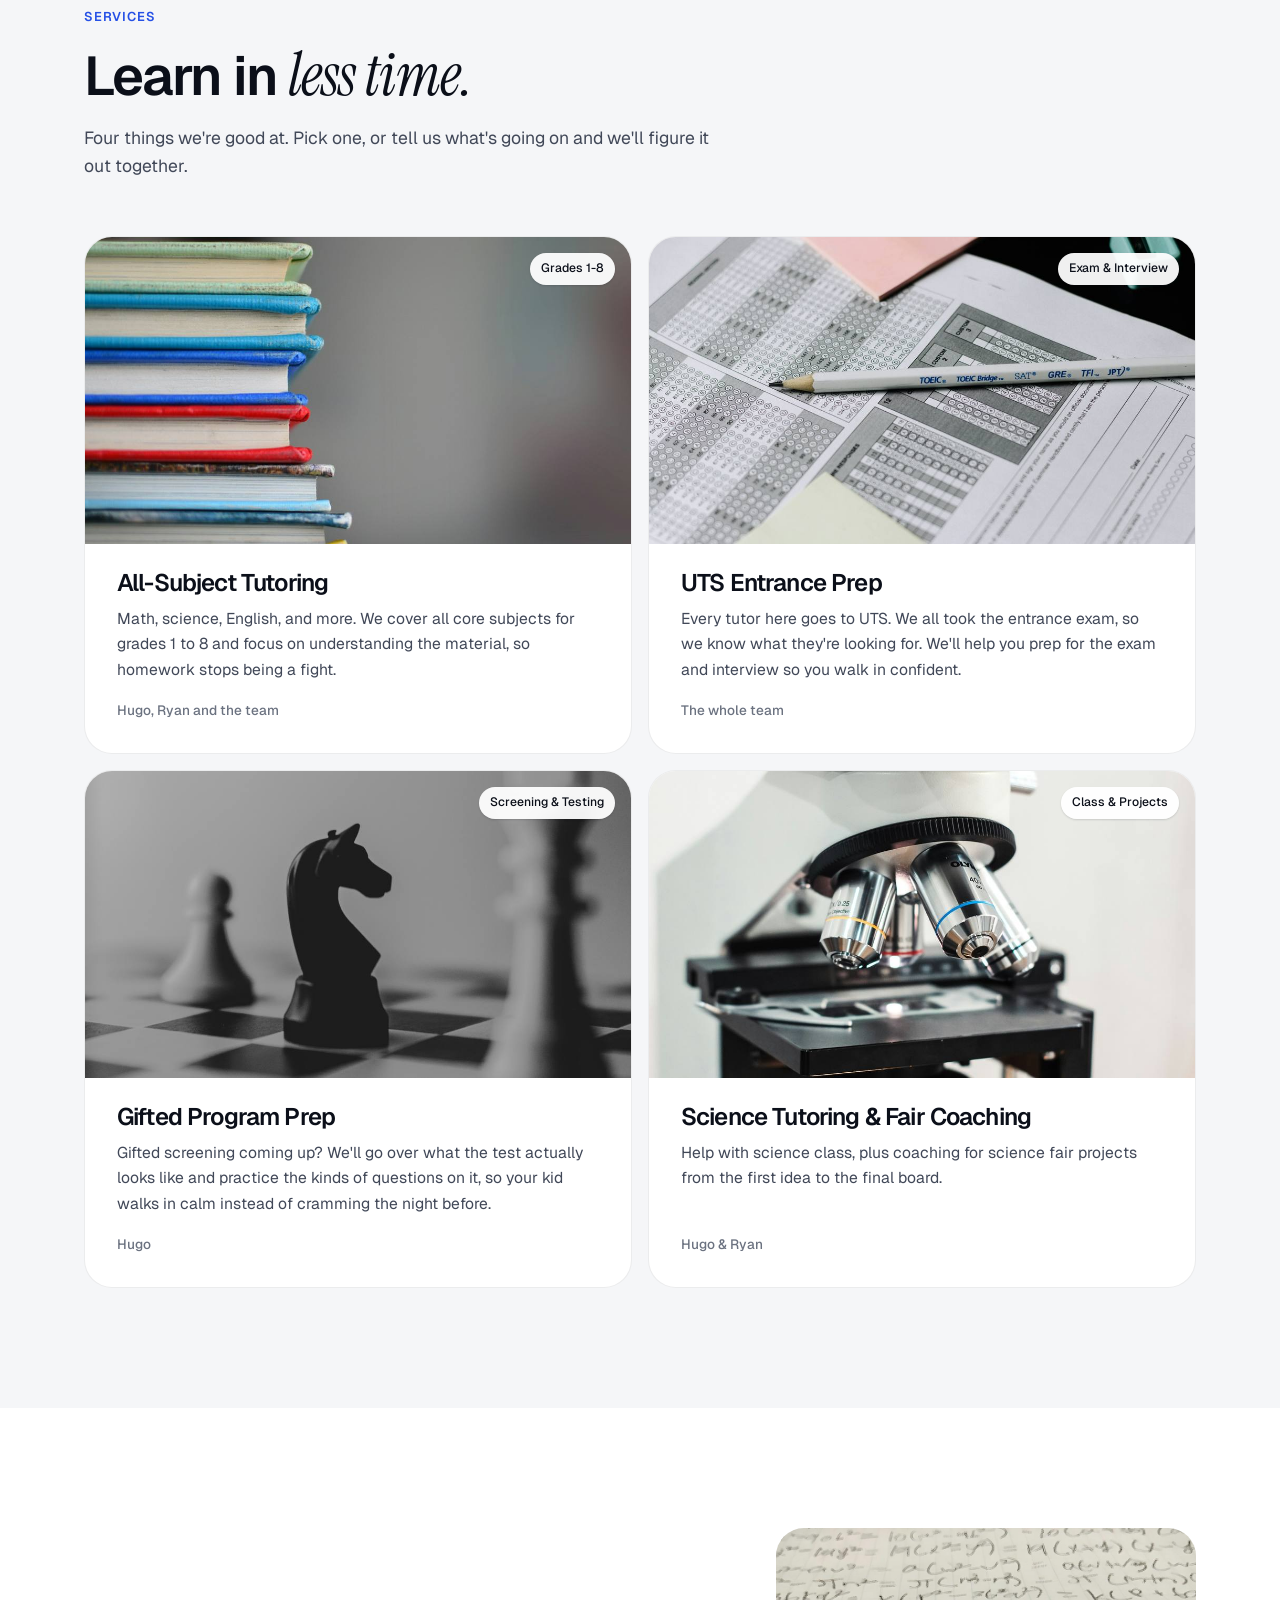
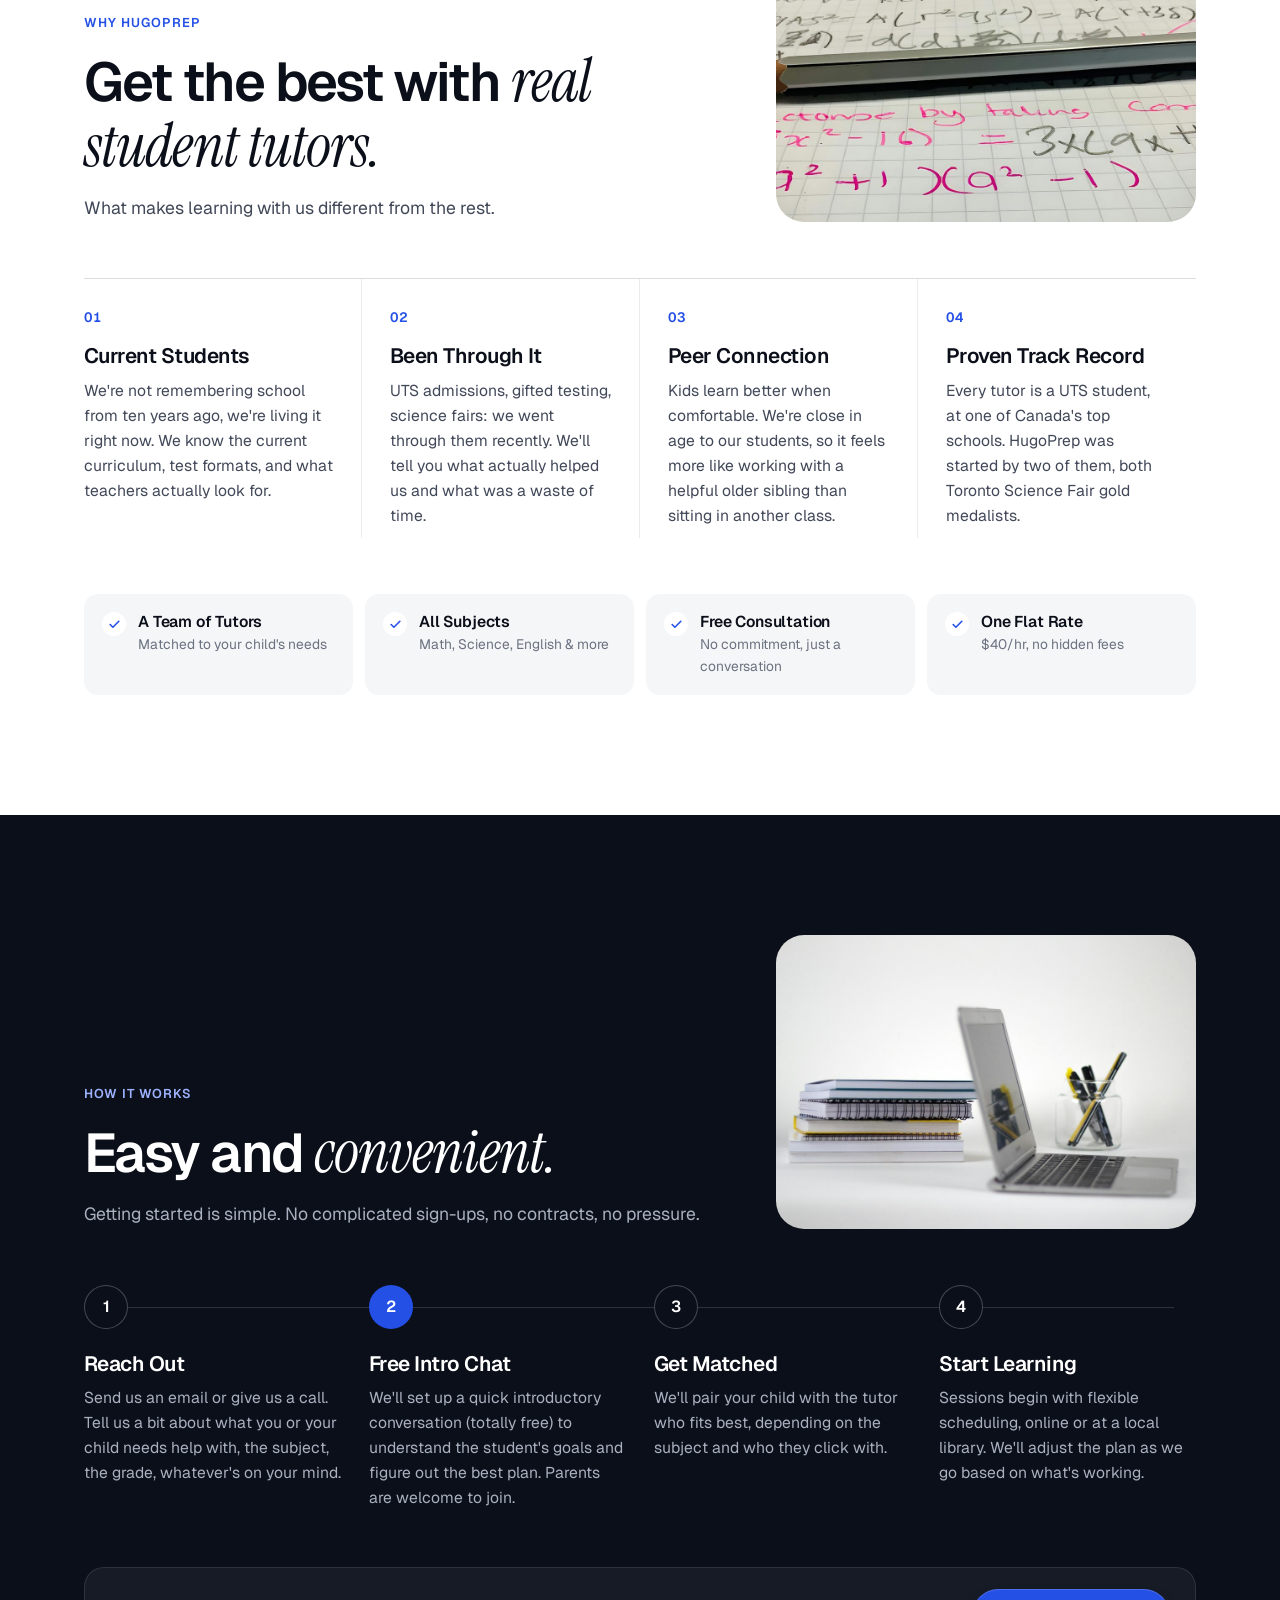
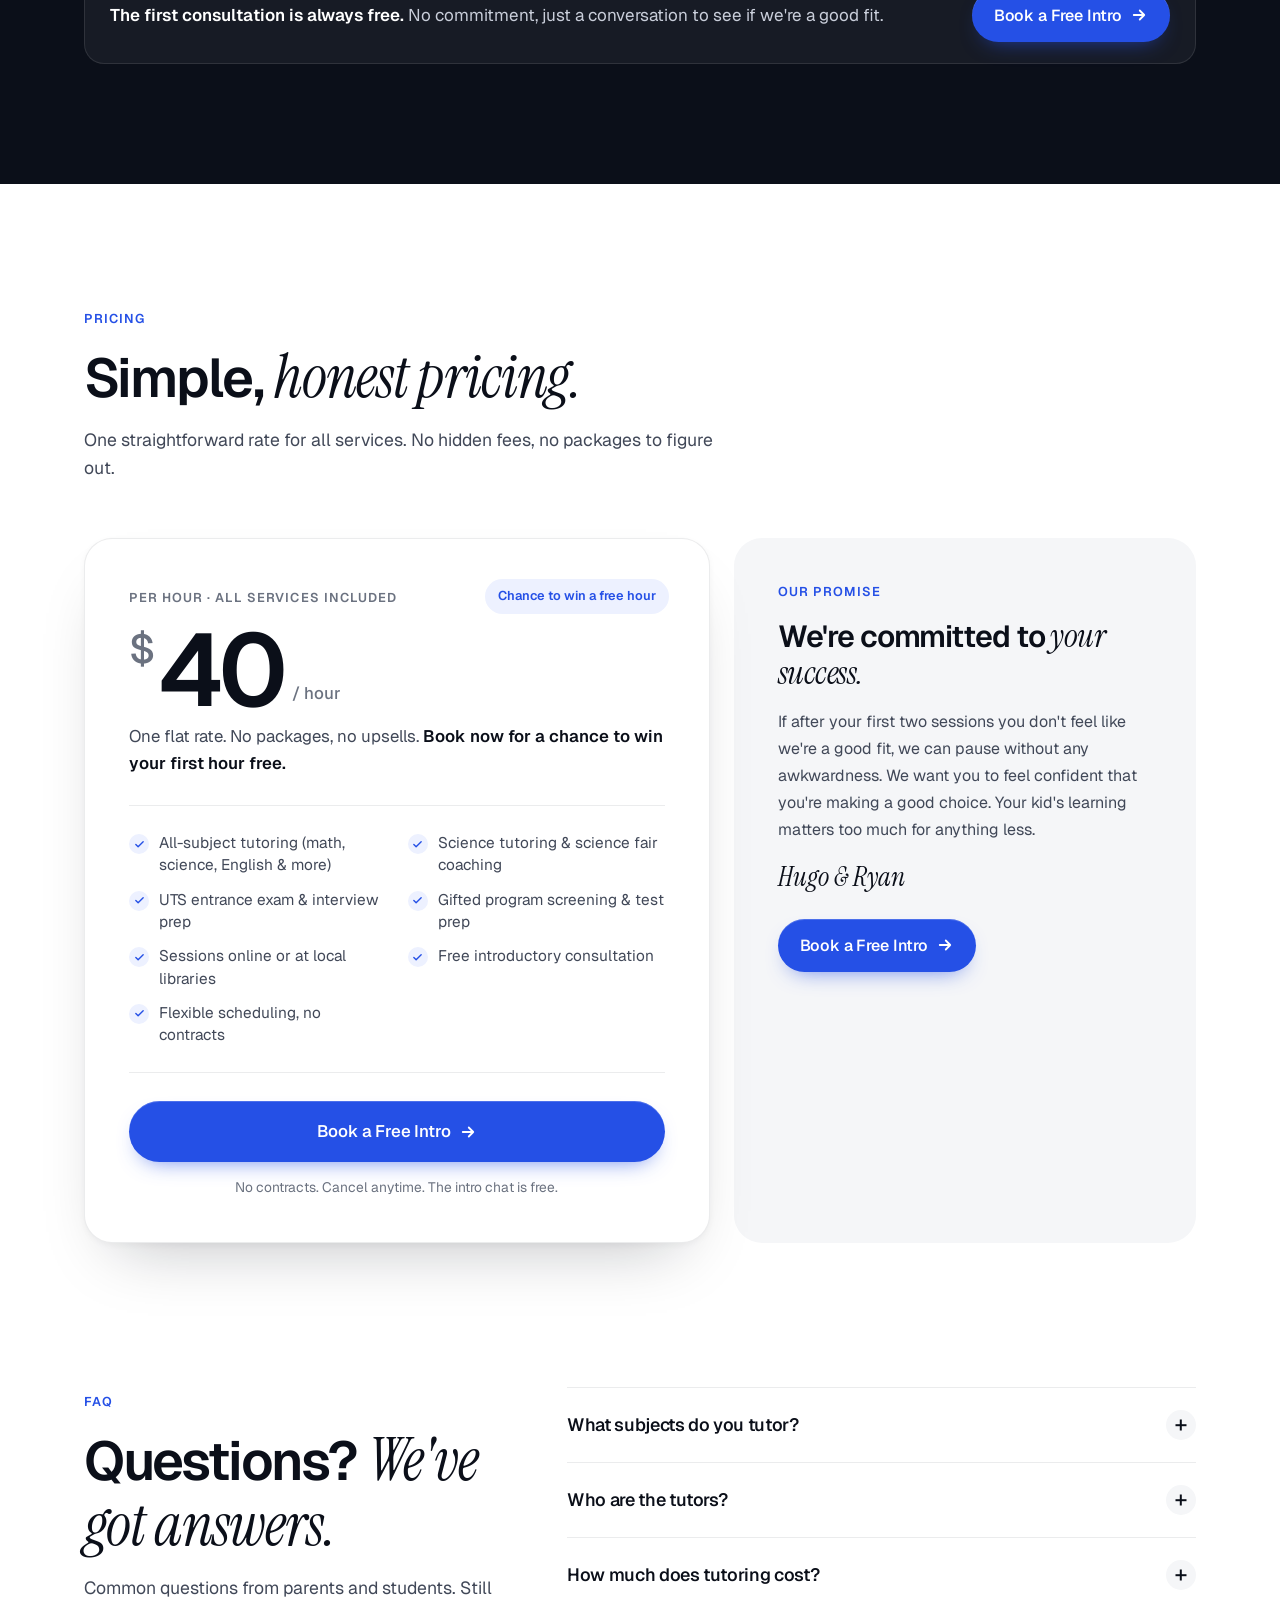
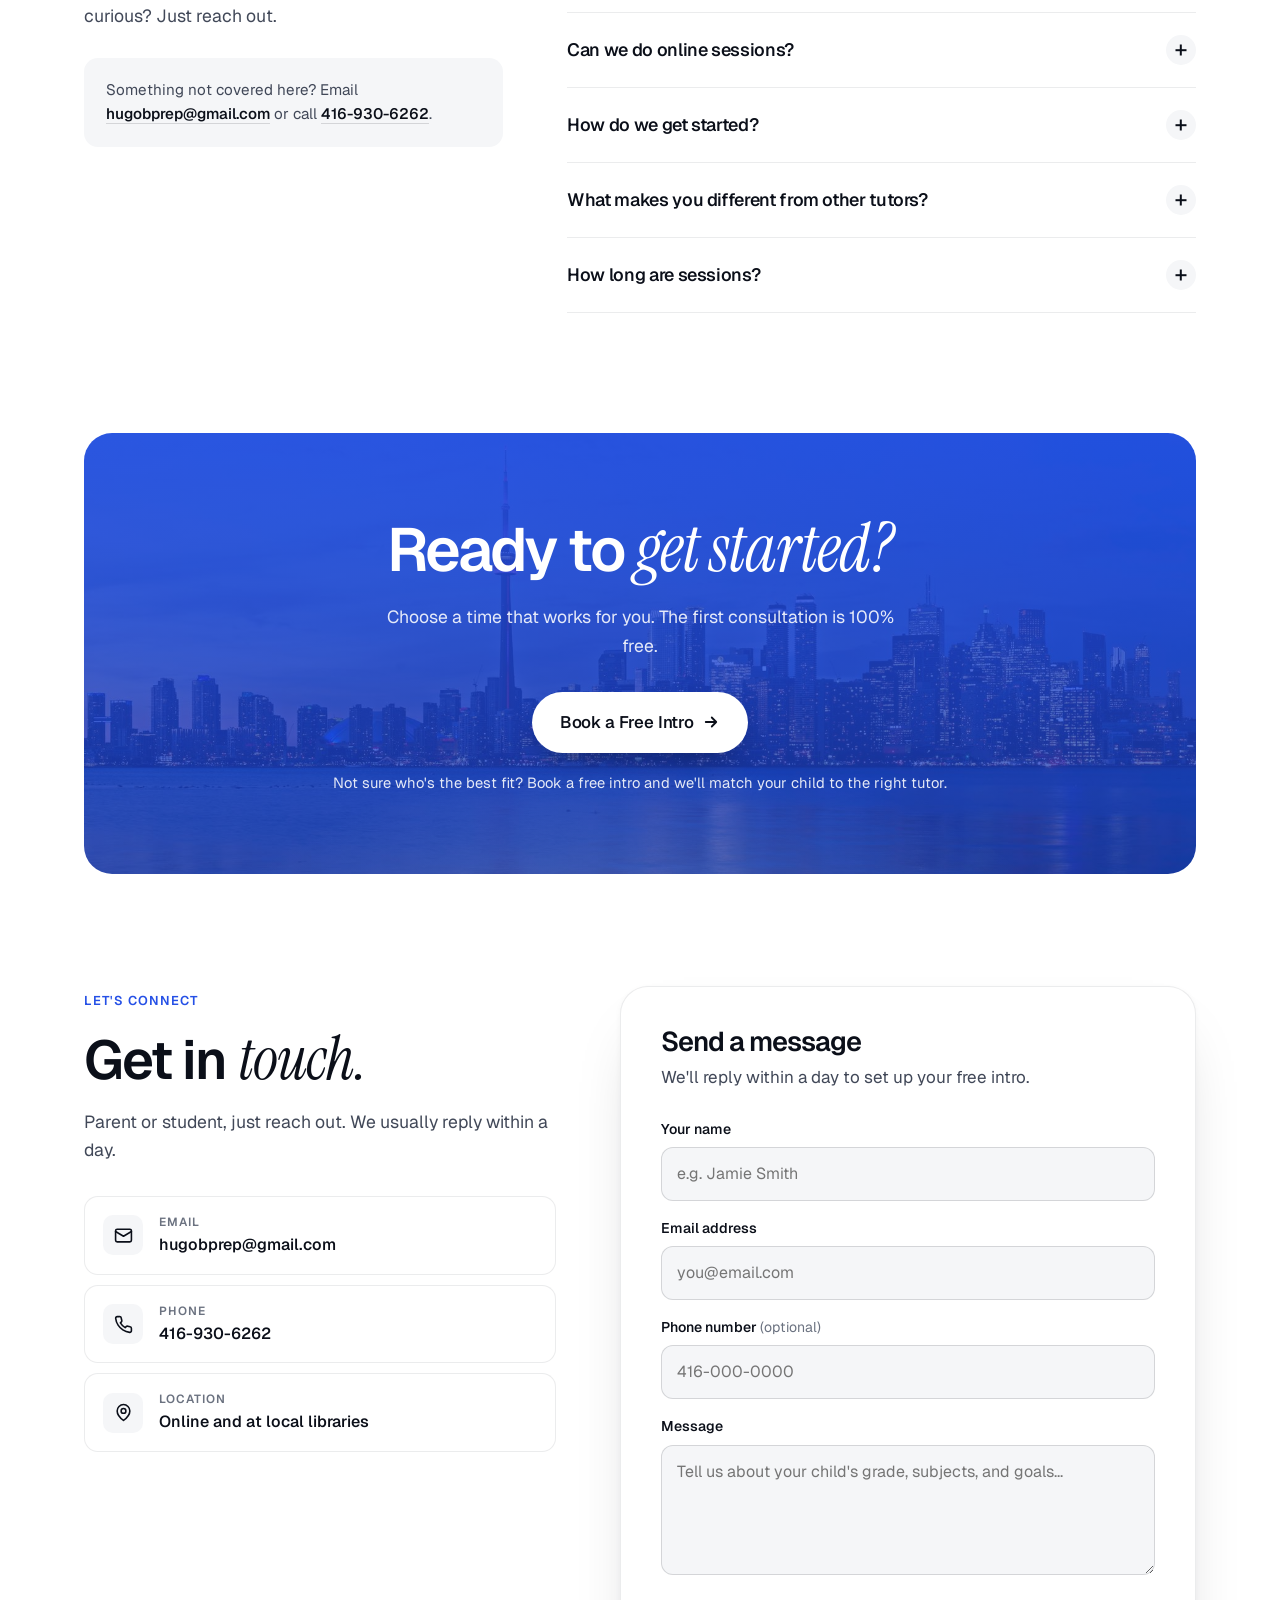
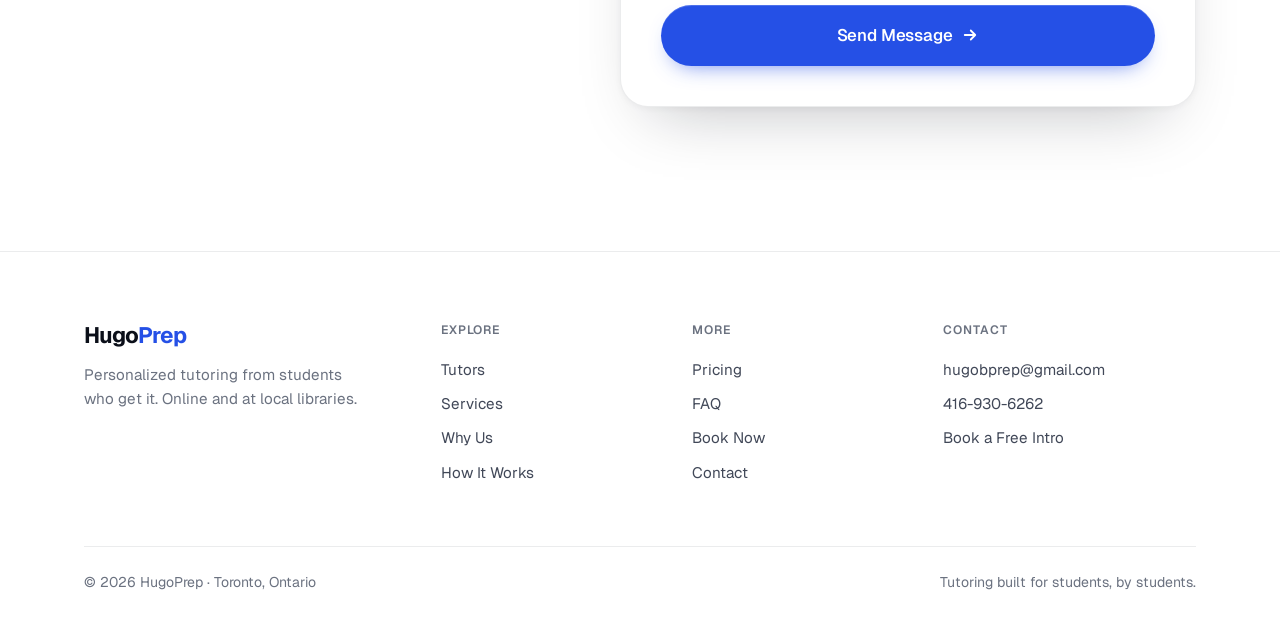
==== commit 9da45e78: "Simplify tutor cards: like tutoring, lots of entrance exam prep, any subject" ====
--- a/index.html
+++ b/index.html
@@ -555,72 +555,72 @@
         <div class="av" aria-hidden="true">TS</div>
         <div>
           <h4>Theo Sarris</h4>
-          <div class="sub">Math · UTS prep</div>
-          <p>Math first. Slows a hard problem down until it makes sense. Takes other subjects too.</p>
+          <div class="sub">All subjects · UTS prep</div>
+          <p>Likes tutoring and does a lot of UTS entrance exam prep. Good for any subject.</p>
         </div>
       </article>
       <article class="mate rv d1">
         <div class="av" aria-hidden="true">DL</div>
         <div>
           <h4>Derek Li</h4>
-          <div class="sub">Writing · UTS prep</div>
-          <p>Mostly writing: essays, paragraphs and getting ideas onto the page. Used to working with younger students.</p>
+          <div class="sub">All subjects · UTS prep</div>
+          <p>Does plenty of entrance exam prep and enjoys it. Happy with whatever subject comes up.</p>
         </div>
       </article>
       <article class="mate rv d2">
         <div class="av" aria-hidden="true">EN</div>
         <div>
           <h4>Ethan Nho</h4>
-          <div class="sub">Science · UTS prep</div>
-          <p>The science one. Likes explaining how things work and helps with science homework and projects.</p>
+          <div class="sub">All subjects · UTS prep</div>
+          <p>Big on entrance exam prep, and a solid pick for regular schoolwork in any subject.</p>
         </div>
       </article>
       <article class="mate rv d3">
         <div class="av" aria-hidden="true">AF</div>
         <div>
           <h4>Aymeric Foucault</h4>
-          <div class="sub">Math · UTS prep</div>
-          <p>Does a lot of entrance exam math, the kind that goes past what class has covered. Regular math homework too.</p>
+          <div class="sub">All subjects · UTS prep</div>
+          <p>Enjoys tutoring, entrance exam prep most of all. Fine with any subject.</p>
         </div>
       </article>
       <article class="mate rv">
         <div class="av" aria-hidden="true">RL</div>
         <div>
           <h4>Ronny Li</h4>
-          <div class="sub">Homework help · UTS prep</div>
-          <p>Homework help in any subject, mostly for the younger grades. Has worked with younger kids before.</p>
+          <div class="sub">All subjects · UTS prep</div>
+          <p>Spends a lot of time on UTS entrance exam prep. Up for any other subject too.</p>
         </div>
       </article>
       <article class="mate rv d1">
         <div class="av" aria-hidden="true">IG</div>
         <div>
           <h4>Ilya Ganjali</h4>
-          <div class="sub">Interview practice · UTS prep</div>
-          <p>Runs practice interviews for the UTS entrance process, so talking through answers stops feeling scary.</p>
+          <div class="sub">All subjects · UTS prep</div>
+          <p>Likes getting kids ready for the entrance exam. Any other subject works too.</p>
         </div>
       </article>
       <article class="mate rv d2">
         <div class="av" aria-hidden="true">IR</div>
         <div>
           <h4>Iman Ali Raza</h4>
-          <div class="sub">Reading &amp; writing · UTS prep</div>
-          <p>Reading and writing, from spelling and grammar up to full essays. Comes with experience working with kids.</p>
+          <div class="sub">All subjects · UTS prep</div>
+          <p>Tutors because it's fun. Does a lot of entrance exam prep and takes any subject.</p>
         </div>
       </article>
       <article class="mate rv d3">
         <div class="av" aria-hidden="true">MY</div>
         <div>
           <h4>Martin Yousseff</h4>
-          <div class="sub">Math &amp; science · UTS prep</div>
-          <p>Math and science, mostly getting ready for tests and quizzes. Up for other subjects as well.</p>
+          <div class="sub">All subjects · UTS prep</div>
+          <p>Entrance exam prep is the favourite, and any subject is welcome.</p>
         </div>
       </article>
       <article class="mate rv">
         <div class="av" aria-hidden="true">JH</div>
         <div>
           <h4>Joshua Henseler</h4>
-          <div class="sub">English · UTS prep</div>
-          <p>English is the main one: reading comprehension and writing clear answers. Glad to help with math as well.</p>
+          <div class="sub">All subjects · UTS prep</div>
+          <p>Really into tutoring, with a lot of entrance exam prep. Fits whatever a student needs.</p>
         </div>
       </article>
       <article class="mate rv d1">
@@ -628,15 +628,15 @@
         <div>
           <h4>Tegh Minhas</h4>
           <div class="sub">All subjects · UTS prep</div>
-          <p>A bit of everything. A good pick when a student needs help in more than one subject.</p>
+          <p>Does a lot of UTS entrance exam prep and likes doing it. Good for any subject.</p>
         </div>
       </article>
       <article class="mate rv d2">
         <div class="av" aria-hidden="true">MD</div>
         <div>
           <h4>Max Davis</h4>
-          <div class="sub">Problem solving · UTS prep</div>
-          <p>Word problems and the thinking questions that trip kids up. Covers other subjects too.</p>
+          <div class="sub">All subjects · UTS prep</div>
+          <p>Likes tutoring and takes on a lot of entrance exam prep. Perfect for whatever comes up.</p>
         </div>
       </article>
     </div>
